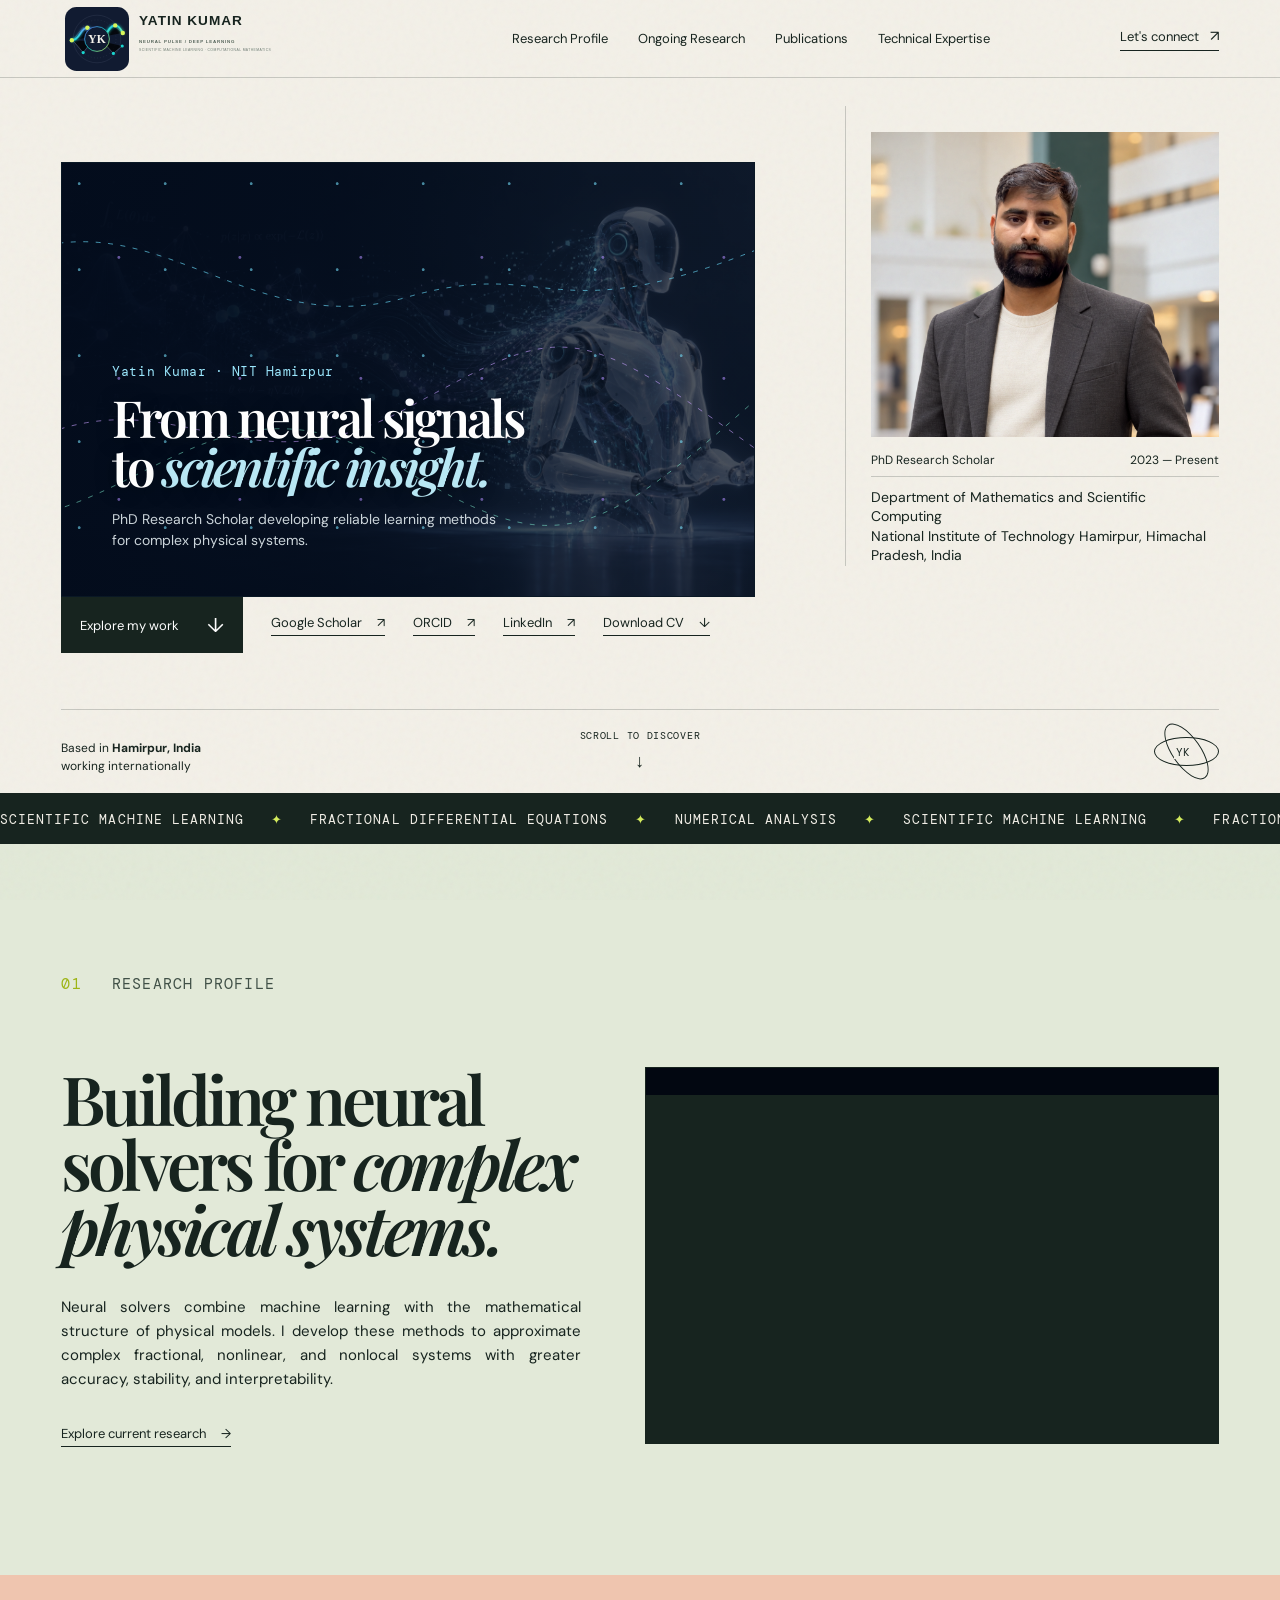
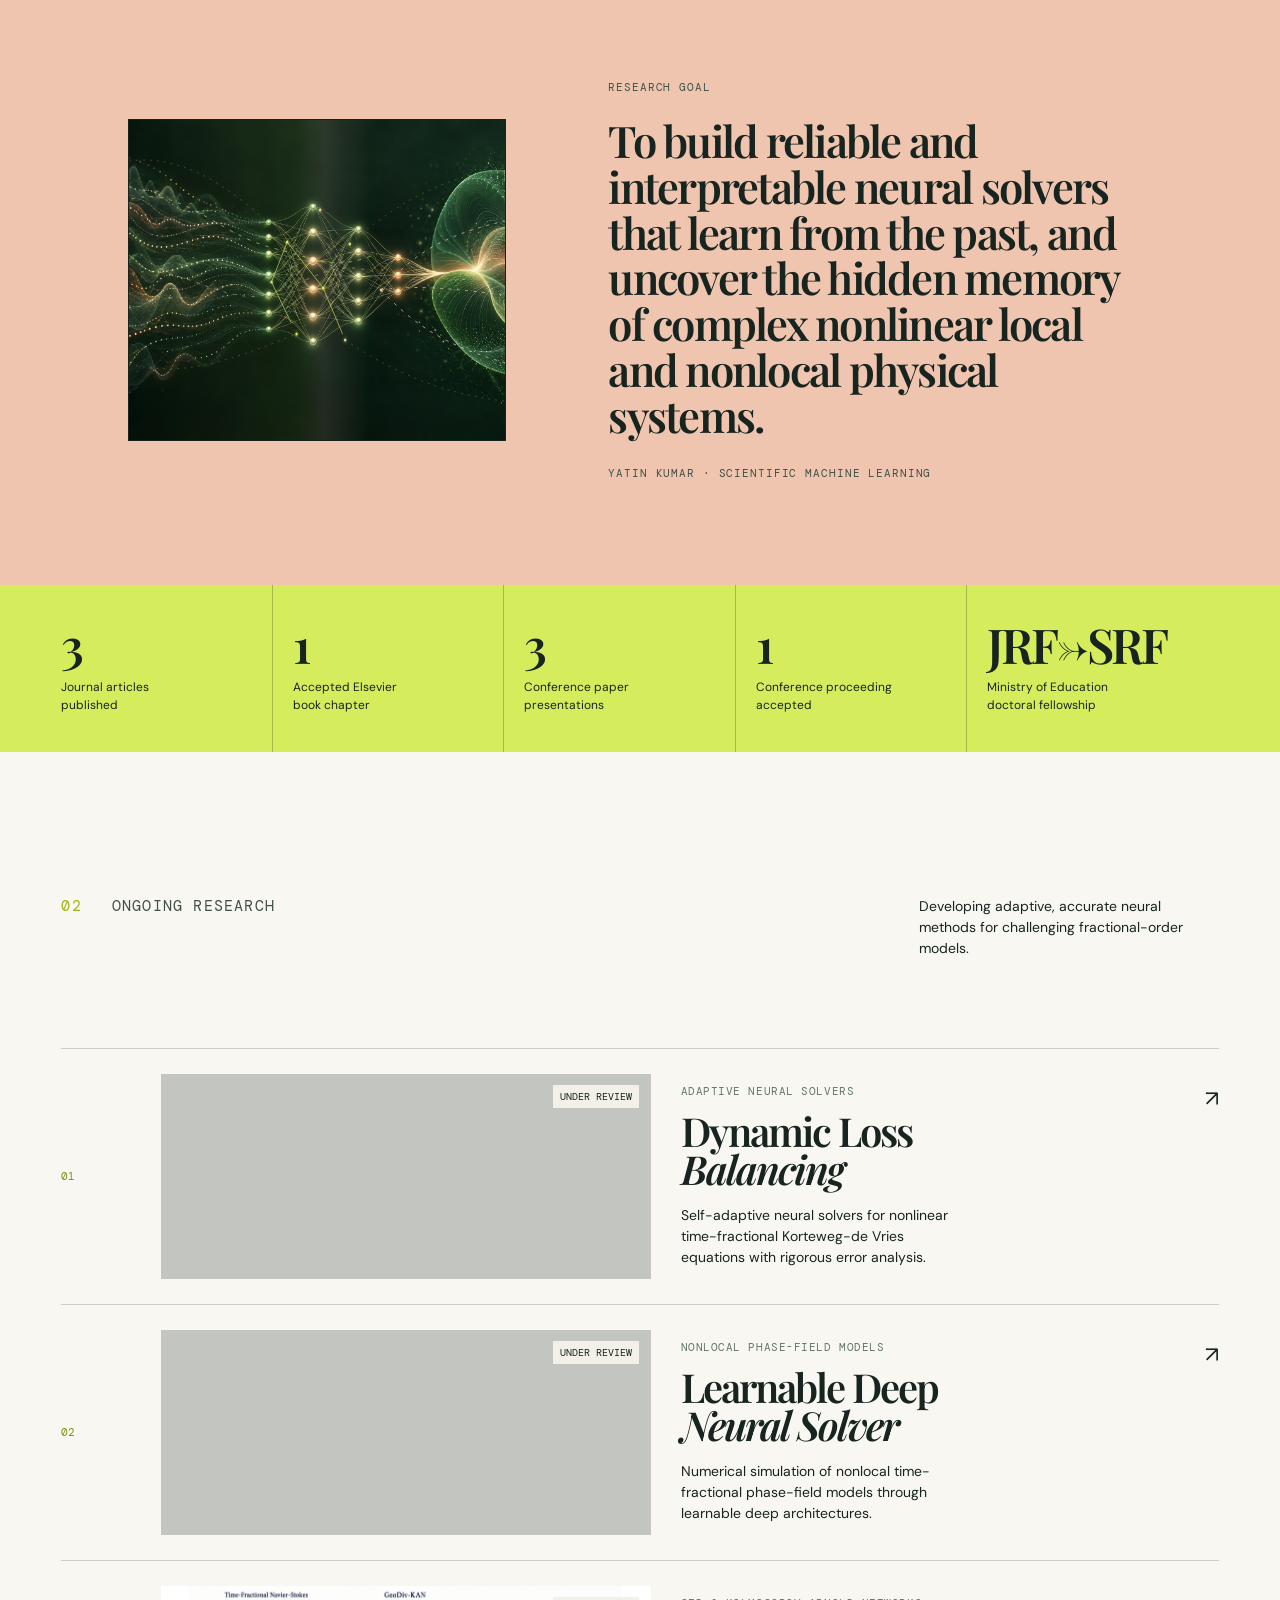
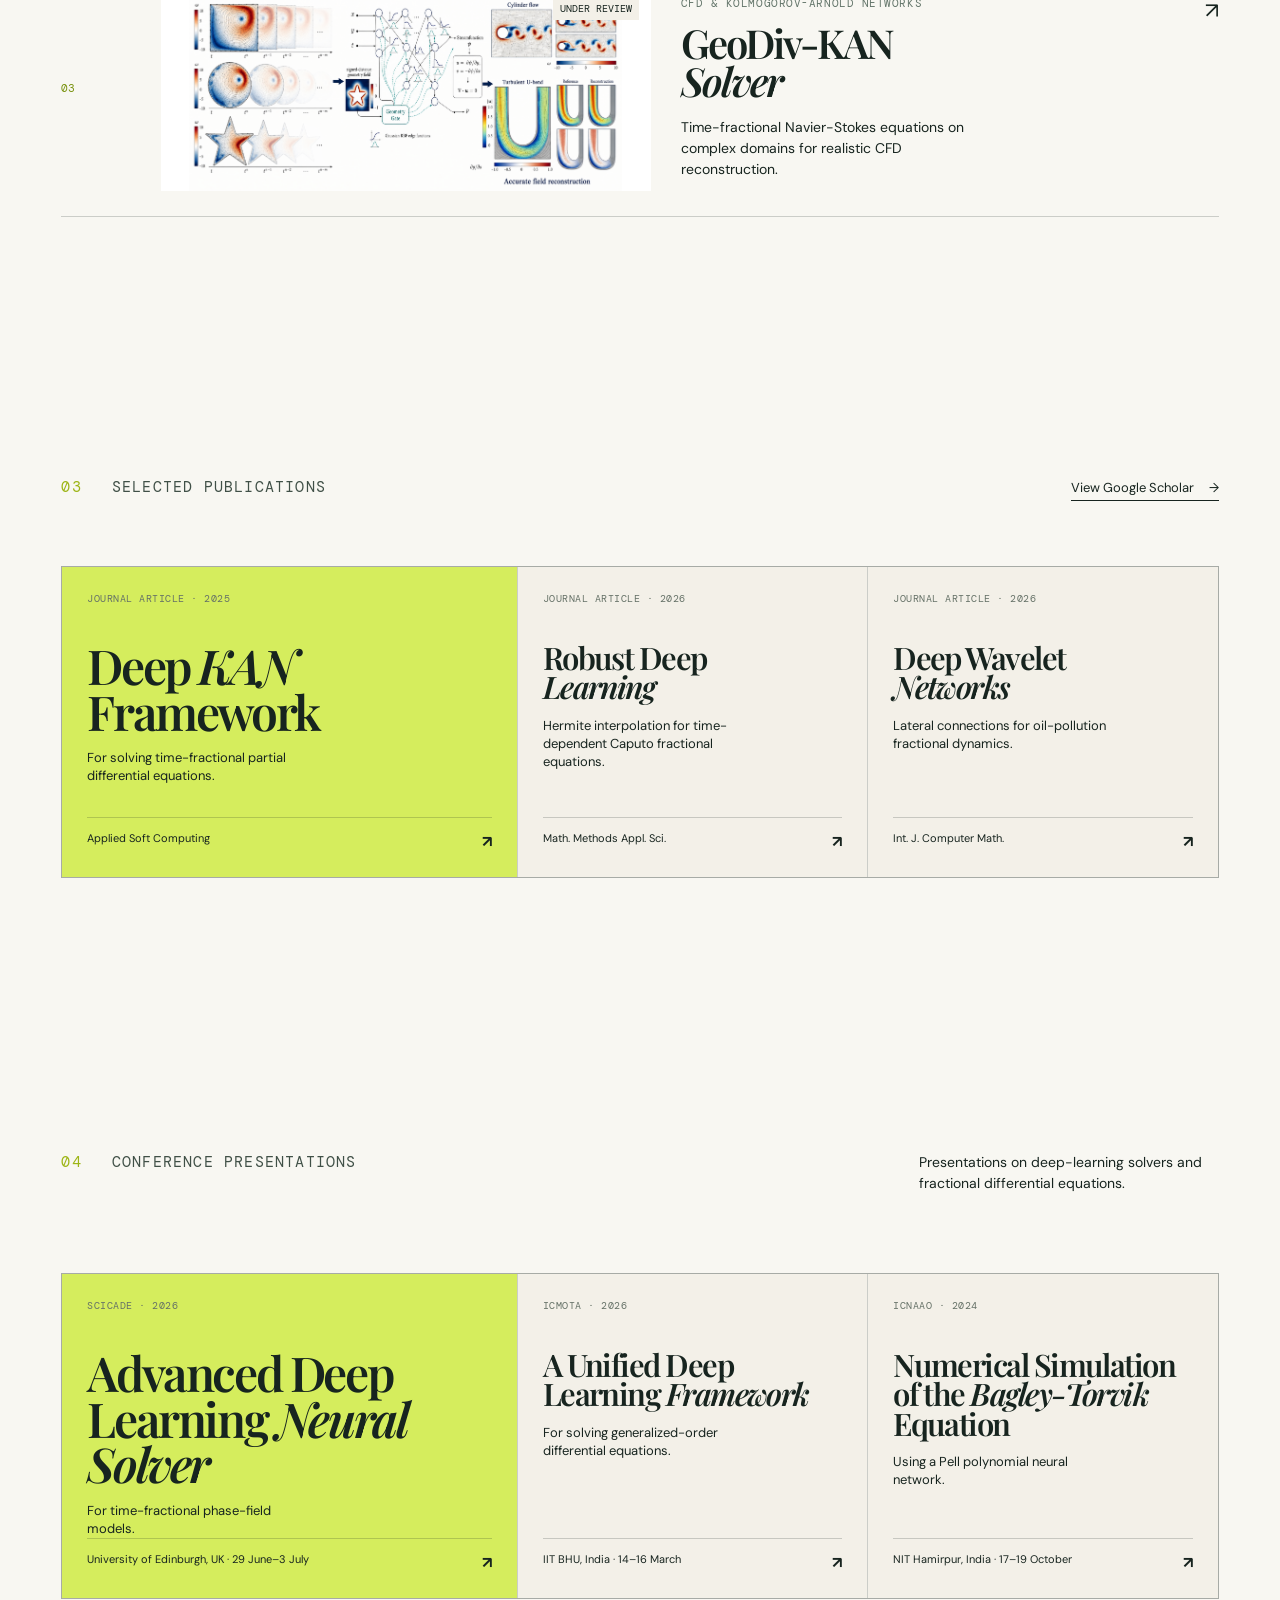
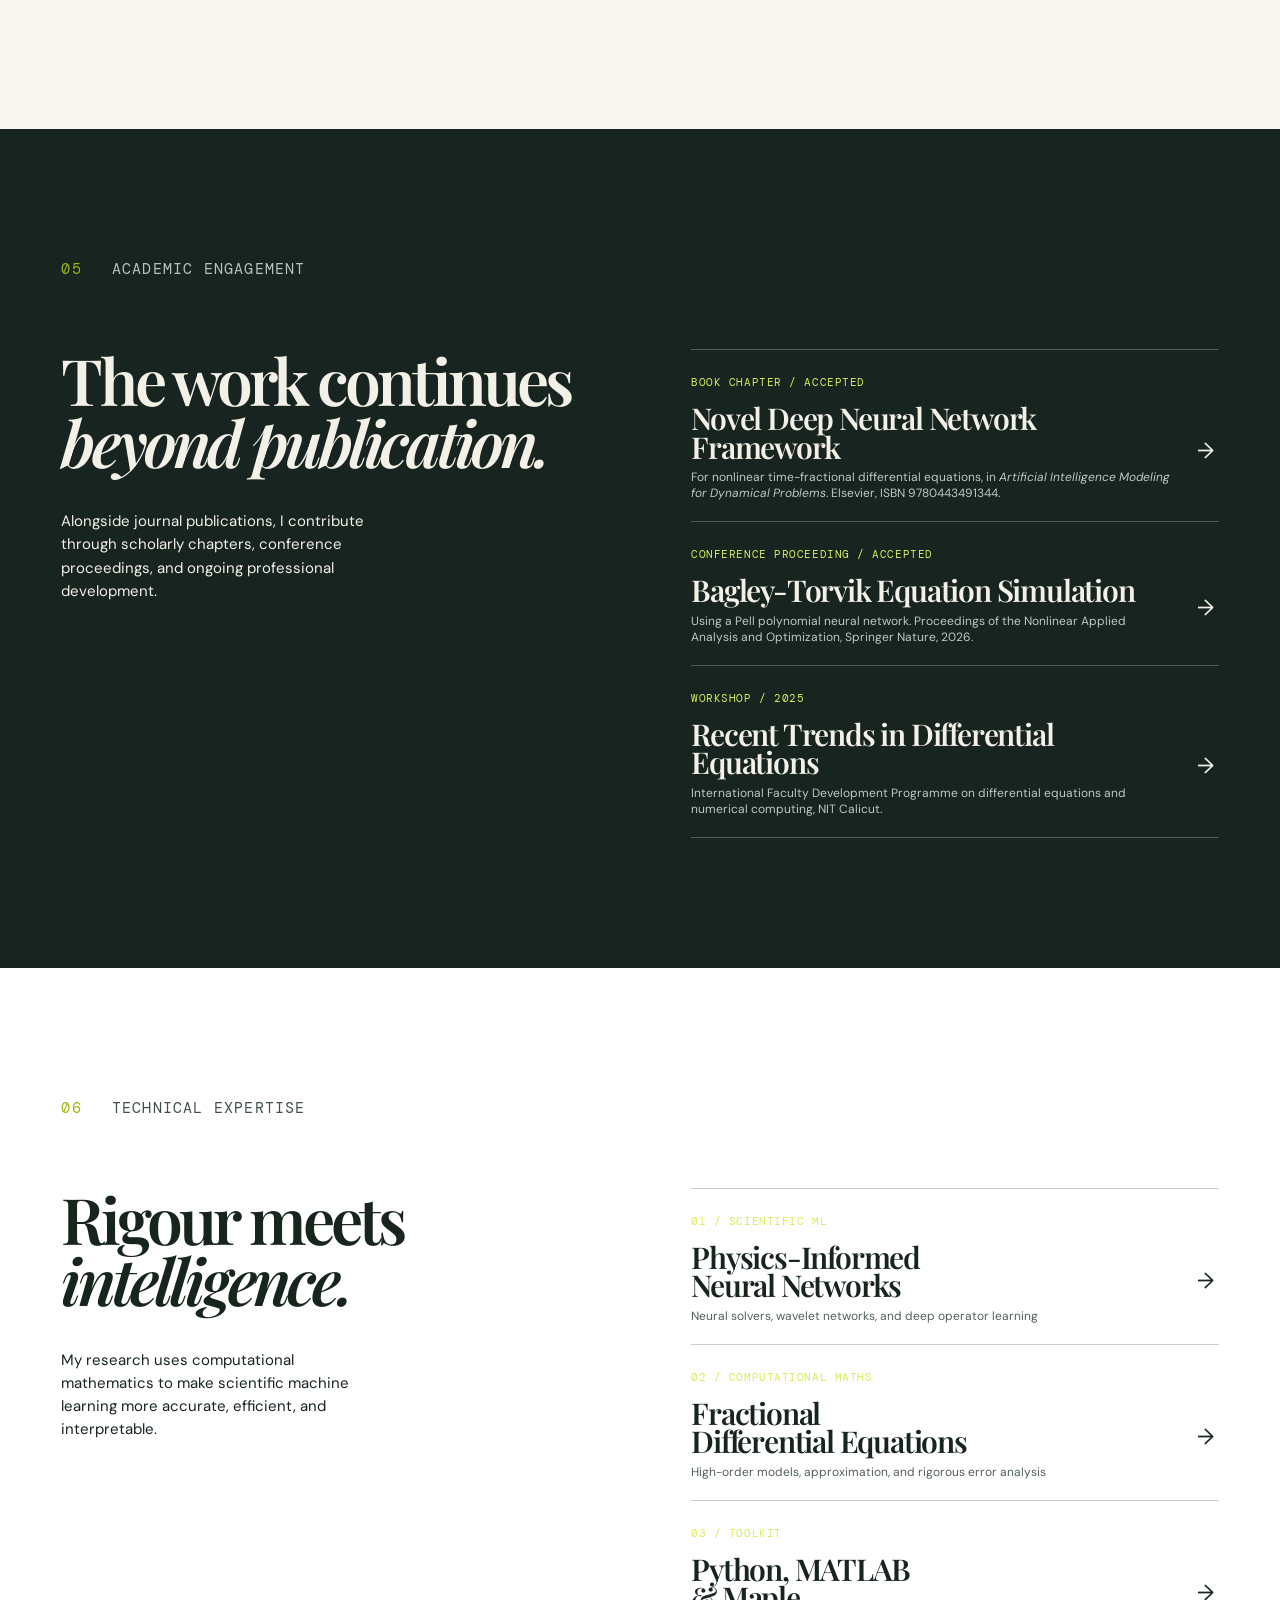
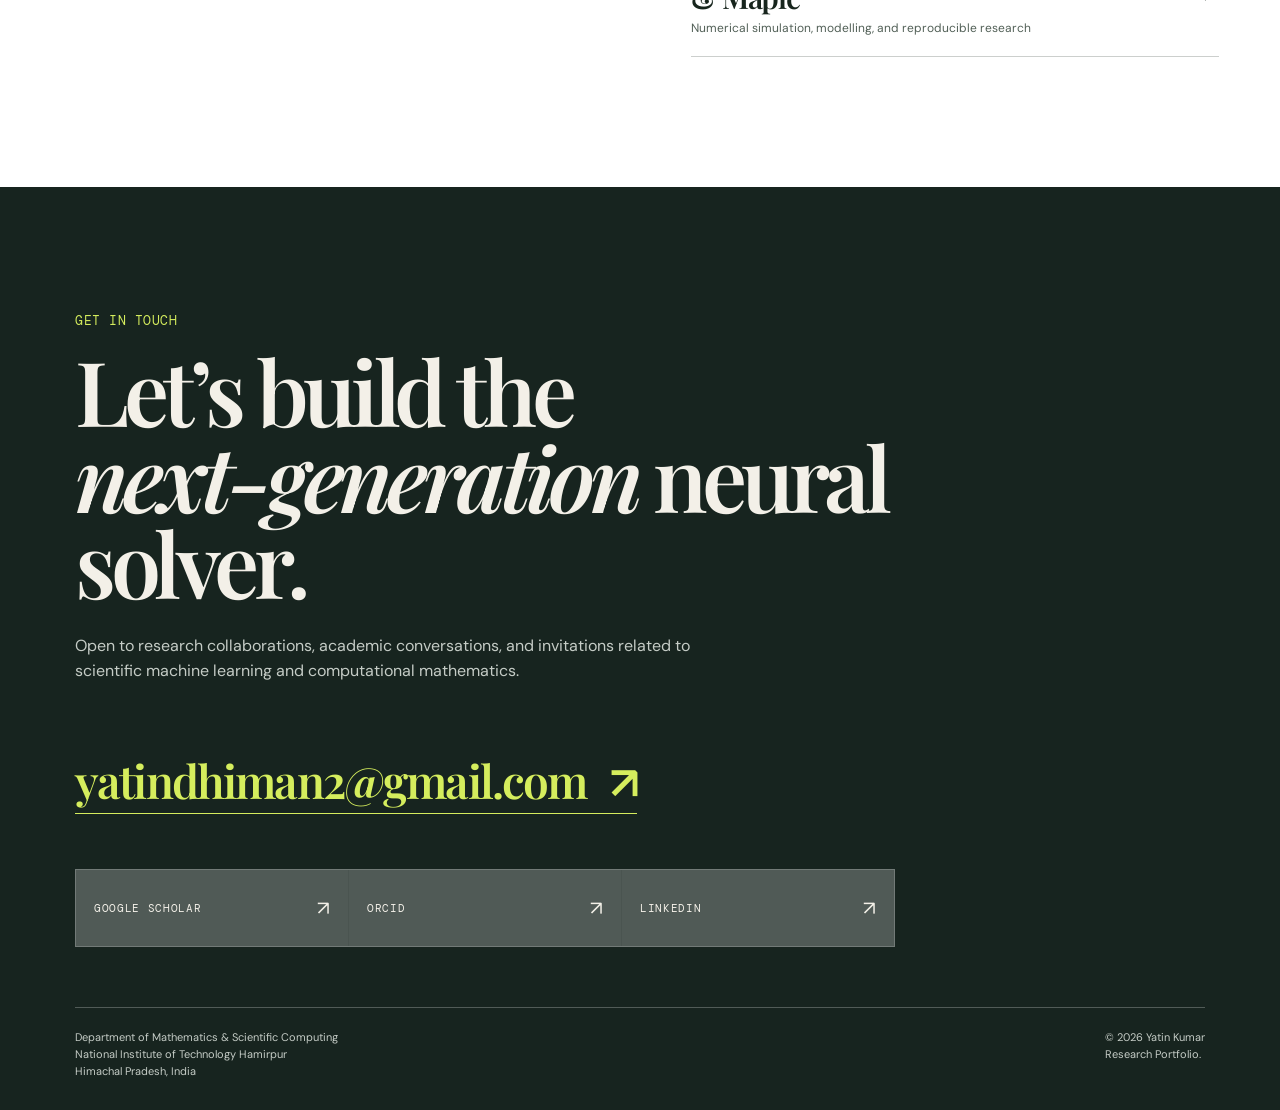
==== index.html @ c5439498 "Add animated neural research hero" ====
<!doctype html>
<html lang="en">
  <head>
    <meta charset="UTF-8" />
    <meta name="viewport" content="width=device-width, initial-scale=1.0" />
    <meta name="description" content="Yatin Kumar Dhiman, also known as Yatin Kumar and Yatin Dhiman, is a PhD Research Scholar in Mathematics and Scientific Computing at NIT Hamirpur, India. His research focuses on scientific machine learning, physics-informed neural networks, fractional differential equations, numerical analysis, neural solvers, and operator learning." />
    <meta name="author" content="Yatin Kumar Dhiman" />
    <meta name="keywords" content="Yatin Kumar, Yatin Dhiman, Yatin Kumar Dhiman, Yatin Kumar NIT Hamirpur, Yatin Dhiman NIT Hamirpur, Yatin NITH, Yatin Kumar NITH, scientific machine learning, physics-informed neural networks, PINNs, fractional differential equations, numerical analysis, neural solvers, operator learning, Kolmogorov-Arnold Networks, KAN, computational mathematics" />
    <meta name="robots" content="index, follow, max-image-preview:large" />
    <link rel="canonical" href="https://yatinkumar-coder.github.io/yatindhiman.github.io/" />
    <meta property="og:type" content="profile" />
    <meta property="og:site_name" content="Yatin Kumar — Research Portfolio" />
    <meta property="og:title" content="Yatin Kumar Dhiman (Yatin Kumar) | PhD Research Scholar | NIT Hamirpur" />
    <meta property="og:description" content="Academic research portfolio of Yatin Kumar, PhD Research Scholar at NIT Hamirpur, working in scientific machine learning, neural solvers, fractional differential equations, and numerical analysis." />
    <meta property="og:url" content="https://yatinkumar-coder.github.io/yatindhiman.github.io/" />
    <meta property="og:image" content="https://yatinkumar-coder.github.io/yatindhiman.github.io/assets/yatin-kumar-indoor-professional-clean.png" />
    <meta name="twitter:card" content="summary_large_image" />
    <meta name="twitter:title" content="Yatin Kumar Dhiman (Yatin Kumar) | Scientific Machine Learning Researcher" />
    <meta name="twitter:description" content="PhD Research Scholar at NIT Hamirpur working on scientific machine learning, PINNs, neural solvers, and differential equations." />
    <meta name="twitter:image" content="https://yatinkumar-coder.github.io/yatindhiman.github.io/assets/yatin-kumar-indoor-professional-clean.png" />
    <title>Yatin Kumar Dhiman (Yatin Kumar) | PhD Research Scholar | NIT Hamirpur</title>
    <script type="application/ld+json">
      {
        "@context": "https://schema.org",
        "@type": "ProfilePage",
        "mainEntity": {
          "@type": "Person",
          "name": "Yatin Kumar",
          "alternateName": ["Yatin Dhiman", "Yatin Kumar Dhiman", "Yatin Kumar NIT Hamirpur", "Yatin Dhiman NIT Hamirpur", "Yatin NITH", "Yatin Kumar NITH"],
          "url": "https://yatinkumar-coder.github.io/yatindhiman.github.io/",
          "jobTitle": "PhD Research Scholar",
          "affiliation": {
            "@type": "CollegeOrUniversity",
            "name": "National Institute of Technology Hamirpur"
          },
          "knowsAbout": [
            "Scientific Machine Learning",
            "Physics-Informed Neural Networks",
            "Fractional Differential Equations",
            "Numerical Analysis",
            "Neural Solvers",
            "Operator Learning",
            "Kolmogorov-Arnold Networks"
          ],
          "sameAs": [
            "https://scholar.google.com/citations?user=PbJLoMIAAAAJ&hl=en",
            "https://orcid.org/0009-0009-5543-9882",
            "https://www.linkedin.com/in/yatin-kumar-dhiman-867a2a316/",
            "https://github.com/YatinKumar-coder"
          ]
        }
      }
    </script>
    <link rel="preconnect" href="https://fonts.googleapis.com" />
    <link rel="preconnect" href="https://fonts.gstatic.com" crossorigin />
    <link href="https://fonts.googleapis.com/css2?family=DM+Mono:wght@400;500&family=DM+Sans:opsz,wght@9..40,400;9..40,500;9..40,600;9..40,700&family=Playfair+Display:ital,wght@0,600;0,700;1,600&display=swap" rel="stylesheet" />
    <link rel="stylesheet" href="styles.css" />
    <style>
      #teaching { background: #fff; color: #17251d; }
      #teaching .section-label { color: #405047; }
      .section-label { font-size: 15px; letter-spacing: .08em; }
      #teaching .course-list, #teaching .course { border-color: rgba(23, 37, 29, .22); }
      #teaching .course p { color: #526057; }
      .image-3 { background-image: url("assets/geodiv.png"); background-size: contain; background-repeat: no-repeat; background-position: center; background-color: #fff; }
      .image-3::after { display: none; }
      .stats { grid-template-columns: repeat(5, 1fr); }
      .profile-content { grid-template-columns: minmax(0, .95fr) minmax(360px, 1.05fr); gap: 5vw; align-items: center; }
      .profile-copy { max-width: 760px; }
      .profile-copy .profile-details { max-width: 520px; margin-top: 34px; }
      .hero-copy .intro { max-width: 650px; }
      .hero h1 { max-width: 900px; font-size: clamp(42px, 4.8vw, 75px); }
      .intro, .profile-details p { text-align: justify; text-justify: inter-word; hyphens: auto; }
      .profile-animation-panel { position: relative; aspect-ratio: 1026 / 674; min-height: 0; display: grid; place-items: center; padding: 0; background: #17241f; border: 1px solid rgba(23, 36, 31, .18); overflow: hidden; }
      .profile-animation-panel img { width: 100%; height: 100%; object-fit: cover; }
      .profile-animation-panel::before { content: ""; position: absolute; inset: 0 0 auto; z-index: 1; width: 100%; height: 7.2%; background: #020711; pointer-events: none; }
      .profile-animation-placeholder { width: min(100%, 340px); aspect-ratio: 1; display: grid; place-items: center; border: 1px dashed rgba(213, 237, 93, .62); border-radius: 50%; color: #d5ed5d; font: 11px "DM Mono", monospace; letter-spacing: .08em; text-align: center; }
      .profile-animation-placeholder span { display: block; max-width: 130px; line-height: 1.5; }
      .hero-research-animation { position: relative; min-height: 360px; height: clamp(360px, 34vw, 440px); overflow: hidden; isolation: isolate; background: #071528; border: 1px solid rgba(23, 36, 31, .22); }
      .hero-research-animation .robot-scene, .hero-research-animation .robot-reveal { position: absolute; inset: 0; width: 100%; height: 100%; object-fit: cover; object-position: center; }
      .hero-research-animation .robot-scene { opacity: .48; filter: saturate(.78) brightness(.68); }
      .hero-research-animation .robot-reveal { clip-path: inset(0 0 0 100%); filter: saturate(.92) brightness(.98); animation: robot-assemble 9s ease-in-out infinite; }
      .hero-research-animation::before { content: ""; position: absolute; inset: 0; z-index: 1; background: linear-gradient(90deg, rgba(3, 12, 28, .94) 0%, rgba(3, 12, 28, .72) 40%, rgba(3, 12, 28, .10) 76%); }
      .hero-research-animation::after { content: ""; position: absolute; z-index: 2; inset: 0; pointer-events: none; background-image: radial-gradient(circle at 20% 24%, rgba(118, 226, 255, .72) 0 1px, transparent 1.8px), radial-gradient(circle at 47% 78%, rgba(176, 142, 255, .7) 0 1px, transparent 1.9px); background-size: 86px 86px, 121px 121px; opacity: .8; animation: data-field 7s linear infinite; }
      .neural-streams { position: absolute; inset: 0; z-index: 2; width: 100%; height: 100%; pointer-events: none; }
      .neural-streams path { fill: none; stroke: rgba(107, 223, 255, .78); stroke-width: 1.15; stroke-dasharray: 6 12; stroke-linecap: round; animation: neural-flow 3.8s linear infinite; }
      .neural-streams path:nth-child(2) { stroke: rgba(198, 159, 255, .75); animation-duration: 4.8s; animation-delay: -1.4s; }
      .neural-streams path:nth-child(3) { stroke: rgba(128, 241, 210, .66); animation-duration: 4.2s; animation-delay: -2.6s; }
      .animation-copy { position: absolute; z-index: 3; left: clamp(24px, 4vw, 50px); bottom: clamp(24px, 4vw, 45px); max-width: min(76%, 420px); color: #f5f8fb; }
      .animation-copy .kicker { color: #9ce9ff; margin-bottom: 13px; }
      .animation-copy h1 { max-width: 470px; font-size: clamp(37px, 4vw, 64px); color: #fff; text-shadow: 0 2px 20px rgba(0, 0, 0, .34); }
      .animation-copy h1 em { color: #b9e8f5; }
      .animation-copy p:last-child { max-width: 390px; margin: 17px 0 0; color: rgba(238, 247, 250, .86); font-size: 14px; line-height: 1.52; }
      @keyframes neural-flow { to { stroke-dashoffset: -110; } }
      @keyframes data-field { to { background-position: 86px -86px, -121px 121px; } }
      @keyframes robot-assemble { 0%, 16% { clip-path: inset(0 0 0 100%); opacity: 0; } 42%, 80% { clip-path: inset(0 0 0 42%); opacity: 1; } 100% { clip-path: inset(0 0 0 42%); opacity: .88; } }
      @media (prefers-reduced-motion: reduce) { .hero-research-animation .robot-reveal, .hero-research-animation::after, .neural-streams path { animation: none; } .hero-research-animation .robot-reveal { clip-path: inset(0 0 0 42%); opacity: 1; } }
      .quote-block { display: grid; grid-template-columns: minmax(290px, .82fr) minmax(0, 1.18fr); gap: 8vw; align-items: center; padding: 105px 10vw; text-align: left; }
      .quote-kicker, .quote-attribution { margin: 0; font: 11px "DM Mono", monospace; letter-spacing: .08em; }
      .quote-kicker { color: #405047; }
      .quote-block blockquote { max-width: 760px; margin: 24px 0 28px; }
      .quote-attribution { color: #405047; }
      .goal-visual { position: relative; min-height: 320px; display: grid; place-items: center; overflow: hidden; background: #17241f; border: 1px solid rgba(23, 36, 31, .18); }
      .goal-visual img { position: relative; z-index: 0; display: block; width: 100%; height: 100%; min-height: 320px; object-fit: cover; }
      .goal-visual::after { content: ""; position: absolute; z-index: 1; inset: 0; pointer-events: none; background: linear-gradient(90deg, transparent 0%, rgba(213, 237, 93, .08) 45%, rgba(239, 197, 175, .13) 52%, transparent 64%); mix-blend-mode: screen; animation: goal-scan 6s linear infinite; }
      .goal-flow { position: absolute; z-index: 2; inset: 0; width: 100%; height: 100%; pointer-events: none; }
      .goal-flow .flow-line { fill: none; stroke: #d5ed5d; stroke-width: 2.2; stroke-linecap: round; stroke-dasharray: 8 22; opacity: .76; animation: flow-travel 3.6s linear infinite; }
      .goal-flow .flow-line:nth-child(2) { animation-delay: -.9s; stroke: #efc5af; opacity: .6; }
      .goal-flow .flow-line:nth-child(3) { animation-delay: -1.8s; }
      .goal-flow .flow-line.output { stroke: #efc5af; stroke-width: 2.5; stroke-dasharray: 7 20; opacity: .8; animation-duration: 4.2s; }
      .goal-flow .flow-line.subtle { stroke-width: 1.35; stroke-dasharray: 4 18; opacity: .48; animation-duration: 5.1s; }
      .goal-flow .pattern-line { fill: none; stroke: #d5ed5d; stroke-width: 2.2; stroke-linecap: round; stroke-dasharray: 340; stroke-dashoffset: 340; opacity: .78; animation: pattern-form 6s ease-in-out infinite; }
      .goal-flow .pattern-line:nth-of-type(2) { animation-delay: -.8s; stroke: #efc5af; }
      .goal-flow .pattern-line:nth-of-type(3) { animation-delay: -1.6s; }
      .goal-flow .pattern-node { fill: #d5ed5d; filter: drop-shadow(0 0 5px rgba(213, 237, 93, .9)); animation: node-signal 2.4s ease-in-out infinite; }
      .goal-flow .pattern-node:nth-of-type(2n) { fill: #efc5af; animation-delay: -1.2s; }
      @keyframes goal-scan { from { transform: translateX(-70%); } to { transform: translateX(70%); } }
      @keyframes flow-travel { to { stroke-dashoffset: -180; } }
      @keyframes pattern-form { 0%, 18% { stroke-dashoffset: 340; opacity: 0; } 48%, 78% { stroke-dashoffset: 0; opacity: .82; } 100% { stroke-dashoffset: -340; opacity: 0; } }
      @keyframes node-signal { 0%, 100% { opacity: .3; r: 4; } 50% { opacity: 1; r: 7; } }
      @media (prefers-reduced-motion: reduce) { .goal-visual::after, .goal-flow * { animation: none; } }
      .contact-note { max-width: 625px; margin: 28px 0 0; color: #c5ccc6; font-size: 16px; line-height: 1.6; }
      .contact-links { display: grid; grid-template-columns: repeat(3, 1fr); gap: 1px; max-width: 820px; margin-top: 55px; background: rgba(255, 255, 255, .22); border: 1px solid rgba(255, 255, 255, .22); }
      .contact-links a { display: flex; align-items: center; justify-content: space-between; gap: 12px; min-height: 76px; padding: 18px; color: #f3f0e8; background: rgba(255, 255, 255, .035); text-decoration: none; transition: background .25s ease, color .25s ease; }
      .contact-links a:hover { color: #17241f; background: #d5ed5d; }
      .contact-links span { font: 11px "DM Mono", monospace; letter-spacing: .06em; }
      .contact-links b { font-size: 20px; font-weight: 400; }
      .contact-bottom { margin-top: 60px; grid-template-columns: 1fr auto; }
      @media (max-width: 760px) {
        .profile-content { display: flex; }
        .profile-animation-panel { min-height: 0; }
        .intro, .profile-details p { text-align: left; }
        .quote-block { display: block; padding: 78px 7vw; }
        .goal-visual { min-height: 240px; margin: 0 0 45px; }
        .goal-visual img { min-height: 240px; }
        .contact-links { grid-template-columns: 1fr; margin-top: 40px; }
        .contact-bottom { grid-template-columns: 1fr; }
        .stats { grid-template-columns: repeat(2, 1fr); }
        .stat:nth-child(2), .stat:nth-child(4) { border-right: 0; }
        .stat:nth-child(5) { grid-column: span 2; }
      }
    </style>
  </head>
  <body>
    <div class="page-grain" aria-hidden="true"></div>
    <header class="site-header">
      <a class="wordmark" href="#top" aria-label="Yatin Kumar home"><img src="assets/yk-neural-pulse-logo.svg" alt="Yatin Kumar — Neural Pulse, Deep Learning" style="display:block; width:min(220px, 56vw); height:auto;" /></a>
      <nav class="desktop-nav" aria-label="Main navigation">
        <a href="#about">Research Profile</a>
        <a href="#research">Ongoing Research</a>
        <a href="#writing">Publications</a>
        <a href="#teaching">Technical Expertise</a>
      </nav>
      <a class="header-cta" href="#contact">Let's connect <span>↗</span></a>
      <button class="menu-button" aria-label="Open menu" aria-expanded="false">☰</button>
    </header>

    <main id="top">
      <section class="hero">
        <div class="hero-grid">
          <div class="hero-copy reveal">
            <div class="hero-research-animation" role="img" aria-label="Animated visualization of neural signals flowing into a scientific research robot">
              <img class="robot-scene" src="assets/neural-research-robot-hero.png" alt="" aria-hidden="true" />
              <img class="robot-reveal" src="assets/neural-research-robot-hero.png" alt="" aria-hidden="true" />
              <svg class="neural-streams" viewBox="0 0 1000 600" preserveAspectRatio="none" aria-hidden="true">
                <path d="M-40 118 C150 68 282 246 498 186 S700 244 1040 106" />
                <path d="M-20 374 C174 306 272 457 498 340 S734 210 1020 408" />
                <path d="M-30 486 C144 444 258 288 486 420 S766 532 1028 306" />
              </svg>
              <div class="animation-copy">
                <p class="kicker">Yatin Kumar · NIT Hamirpur</p>
                <h1>From neural signals<br />to <em>scientific insight.</em></h1>
                <p>PhD Research Scholar developing reliable learning methods for complex physical systems.</p>
              </div>
            </div>
            <div class="hero-actions" style="flex-wrap: wrap;">
              <a class="button button-dark" href="#research">Explore my work <span>↓</span></a>
              <a class="text-link" href="https://scholar.google.com/citations?user=PbJLoMIAAAAJ&amp;hl=en" target="_blank" rel="noreferrer">Google Scholar <span>↗</span></a>
              <a class="text-link" href="https://orcid.org/0009-0009-5543-9882" target="_blank" rel="noreferrer">ORCID <span>↗</span></a>
              <a class="text-link" href="https://www.linkedin.com/in/yatin-kumar-dhiman-867a2a316/" target="_blank" rel="noreferrer">LinkedIn <span>↗</span></a>
              <a class="text-link" href="assets/Yatin_Kumar_CV.pdf" target="_blank" rel="noreferrer">Download CV <span>↓</span></a>
            </div>
          </div>
          <aside class="hero-card reveal">
            <div class="portrait-wrap">
              <img src="assets/yatin-kumar-indoor-professional-clean.png" alt="Yatin Kumar, PhD Research Scholar in Scientific Machine Learning" style="object-position: center 28%; filter: none; mix-blend-mode: normal;" />
            </div>
            <div class="role-line"><span>PhD Research Scholar</span><span>2023 — Present</span></div>
            <p>Department of Mathematics and Scientific Computing<br />National Institute of Technology Hamirpur, Himachal Pradesh, India</p>
          </aside>
        </div>
        <div class="hero-footer reveal">
          <p>Based in <strong>Hamirpur, India</strong><br />working internationally</p>
          <p class="scroll-cue">SCROLL TO DISCOVER <span>↓</span></p>
          <div class="orbit-mark" aria-hidden="true"><i></i><i></i><b>YK</b></div>
        </div>
      </section>

      <section class="marquee" aria-label="Research themes">
        <div class="marquee-track"><span>SCIENTIFIC MACHINE LEARNING</span><i>✦</i><span>FRACTIONAL DIFFERENTIAL EQUATIONS</span><i>✦</i><span>NUMERICAL ANALYSIS</span><i>✦</i><span>SCIENTIFIC MACHINE LEARNING</span><i>✦</i><span>FRACTIONAL DIFFERENTIAL EQUATIONS</span><i>✦</i></div>
      </section>

      <section class="profile section-pad" id="about">
        <div class="section-label reveal"><span>01</span> RESEARCH PROFILE</div>
        <div class="profile-content">
          <div class="profile-copy">
            <h2 class="reveal">Building neural solvers for <em>complex physical systems.</em></h2>
            <div class="profile-details reveal">
              <p>Neural solvers combine machine learning with the mathematical structure of physical models. I develop these methods to approximate complex fractional, nonlinear, and nonlocal systems with greater accuracy, stability, and interpretability.</p>
              <a class="arrow-link" href="#research">Explore current research <span>→</span></a>
            </div>
          </div>
          <div class="profile-animation-panel reveal" aria-label="Reserved space for a research animation">
            <img src="animation-1.gif" alt="Animated visualization of Yatin Kumar's research" />
          </div>
        </div>
      </section>

      <section class="quote-block">
        <div class="goal-visual">
          <img src="assets/research-goal-neural-memory.png" alt="Abstract visualization of neural computation, memory, and complex physical dynamics" />
          <svg class="goal-flow" viewBox="0 0 1200 800" preserveAspectRatio="none" aria-hidden="true">
            <path class="flow-line" d="M-20 205 C150 150 270 280 450 318 S660 375 790 335" />
            <path class="flow-line" d="M-20 390 C160 340 300 480 470 430 S650 350 815 385" />
            <path class="flow-line subtle" d="M-20 105 C150 80 310 150 500 300" />
            <path class="flow-line subtle" d="M-20 605 C165 650 325 600 535 535" />
            <path class="flow-line output" d="M805 425 C900 345 980 290 1215 250" />
            <path class="flow-line output" d="M805 425 C935 410 1050 425 1215 438" />
            <path class="flow-line output" d="M805 425 C900 505 1005 565 1215 610" />
            <path class="flow-line subtle" d="M705 310 C885 185 1030 140 1215 118" />
            <path class="flow-line subtle" d="M690 550 C890 655 1050 690 1215 704" />
            <path class="pattern-line" d="M505 305 L610 225 L705 310 L620 420 Z" />
            <path class="pattern-line" d="M505 305 L620 420 L535 535 L455 405 Z" />
            <path class="pattern-line" d="M705 310 L805 425 L690 550 L620 420" />
            <circle class="pattern-node" cx="505" cy="305" r="4" /><circle class="pattern-node" cx="610" cy="225" r="4" /><circle class="pattern-node" cx="705" cy="310" r="4" /><circle class="pattern-node" cx="455" cy="405" r="4" /><circle class="pattern-node" cx="620" cy="420" r="4" /><circle class="pattern-node" cx="805" cy="425" r="4" /><circle class="pattern-node" cx="535" cy="535" r="4" /><circle class="pattern-node" cx="690" cy="550" r="4" />
          </svg>
        </div>
        <div class="quote-content">
          <p class="quote-kicker">RESEARCH GOAL</p>
          <blockquote>To build reliable and interpretable neural solvers that learn from the past, and uncover the hidden memory of complex nonlinear local and nonlocal physical systems.</blockquote>
          <p class="quote-attribution">YATIN KUMAR · SCIENTIFIC MACHINE LEARNING</p>
        </div>
      </section>

      <section class="stats">
        <div class="stat reveal"><strong>3</strong><p>Journal articles<br />published</p></div>
        <div class="stat reveal"><strong>1</strong><p>Accepted Elsevier<br />book chapter</p></div>
        <div class="stat reveal"><strong>3</strong><p>Conference paper<br />presentations</p></div>
        <div class="stat reveal"><strong>1</strong><p>Conference proceeding<br />accepted</p></div>
        <div class="stat reveal"><strong>JRF→SRF</strong><p>Ministry of Education<br />doctoral fellowship</p></div>
      </section>

      <section class="research section-pad" id="research">
        <div class="section-top reveal"><div class="section-label"><span>02</span> ONGOING RESEARCH</div><p>Developing adaptive, accurate neural methods for challenging fractional-order models.</p></div>
        <div class="project-list">
          <article class="project reveal">
            <div class="project-number">01</div>
            <div class="project-image image-1"><span>UNDER REVIEW</span></div>
            <div class="project-info"><p class="project-tag">ADAPTIVE NEURAL SOLVERS</p><h3>Dynamic Loss<br /><em>Balancing</em></h3><p>Self-adaptive neural solvers for nonlinear time-fractional Korteweg-de Vries equations with rigorous error analysis.</p><a href="#contact" aria-label="Contact Yatin about Dynamic Loss Balancing research">↗</a></div>
          </article>
          <article class="project reveal">
            <div class="project-number">02</div>
            <div class="project-image image-2"><span>UNDER REVIEW</span></div>
            <div class="project-info"><p class="project-tag">NONLOCAL PHASE-FIELD MODELS</p><h3>Learnable Deep<br /><em>Neural Solver</em></h3><p>Numerical simulation of nonlocal time-fractional phase-field models through learnable deep architectures.</p><a href="#contact" aria-label="Contact Yatin about the phase-field research">↗</a></div>
          </article>
          <article class="project reveal">
            <div class="project-number">03</div>
            <div class="project-image image-3"><span>UNDER REVIEW</span></div>
            <div class="project-info"><p class="project-tag">CFD &amp; KOLMOGOROV-ARNOLD NETWORKS</p><h3>GeoDiv-KAN<br /><em>Solver</em></h3><p>Time-fractional Navier-Stokes equations on complex domains for realistic CFD reconstruction.</p><a href="#contact" aria-label="Contact Yatin about the GeoDiv-KAN solver">↗</a></div>
          </article>
        </div>
      </section>

      <section class="writing section-pad" id="writing">
        <div class="section-top reveal"><div class="section-label"><span>03</span> SELECTED PUBLICATIONS</div><a class="arrow-link" href="https://scholar.google.com/citations?user=PbJLoMIAAAAJ&amp;hl=en" target="_blank" rel="noreferrer">View Google Scholar <span>→</span></a></div>
        <div class="publication-grid">
          <article class="publication featured reveal"><p>JOURNAL ARTICLE · 2025</p><h3>Deep <em>KAN</em><br />Framework</h3><span>For solving time-fractional partial differential equations.</span><div class="publication-meta">Applied Soft Computing <b>↗</b></div></article>
          <article class="publication reveal"><p>JOURNAL ARTICLE · 2026</p><h3>Robust Deep<br /><em>Learning</em></h3><span>Hermite interpolation for time-dependent Caputo fractional equations.</span><div class="publication-meta">Math. Methods Appl. Sci. <b>↗</b></div></article>
          <article class="publication reveal"><p>JOURNAL ARTICLE · 2026</p><h3>Deep Wavelet<br /><em>Networks</em></h3><span>Lateral connections for oil-pollution fractional dynamics.</span><div class="publication-meta">Int. J. Computer Math. <b>↗</b></div></article>
        </div>
      </section>

      <section class="writing section-pad" id="presentations">
        <div class="section-top reveal"><div class="section-label"><span>04</span> CONFERENCE PRESENTATIONS</div><p>Presentations on deep-learning solvers and fractional differential equations.</p></div>
        <div class="publication-grid">
          <article class="publication featured reveal"><p>SCICADE · 2026</p><h3>Advanced Deep Learning <em>Neural Solver</em></h3><span>For time-fractional phase-field models.</span><div class="publication-meta">University of Edinburgh, UK · 29 June–3 July <b>↗</b></div></article>
          <article class="publication reveal"><p>ICMOTA · 2026</p><h3>A Unified Deep Learning <em>Framework</em></h3><span>For solving generalized-order differential equations.</span><div class="publication-meta">IIT BHU, India · 14–16 March <b>↗</b></div></article>
          <article class="publication reveal"><p>ICNAAO · 2024</p><h3>Numerical Simulation of the <em>Bagley-Torvik</em> Equation</h3><span>Using a Pell polynomial neural network.</span><div class="publication-meta">NIT Hamirpur, India · 17–19 October <b>↗</b></div></article>
        </div>
      </section>

      <section class="teaching section-pad" id="activities">
        <div class="section-label reveal"><span>05</span> ACADEMIC ENGAGEMENT</div>
        <div class="teaching-grid">
          <div class="teaching-heading reveal"><h2>The work continues<br /><em>beyond publication.</em></h2><p>Alongside journal publications, I contribute through scholarly chapters, conference proceedings, and ongoing professional development.</p></div>
          <div class="course-list">
            <div class="course reveal"><span>BOOK CHAPTER / ACCEPTED</span><h3>Novel Deep Neural Network Framework</h3><p>For nonlinear time-fractional differential equations, in <em>Artificial Intelligence Modeling for Dynamical Problems</em>. Elsevier, ISBN 9780443491344.</p><b>→</b></div>
            <div class="course reveal"><span>CONFERENCE PROCEEDING / ACCEPTED</span><h3>Bagley-Torvik Equation Simulation</h3><p>Using a Pell polynomial neural network. Proceedings of the Nonlinear Applied Analysis and Optimization, Springer Nature, 2026.</p><b>→</b></div>
            <div class="course reveal"><span>WORKSHOP / 2025</span><h3>Recent Trends in Differential Equations</h3><p>International Faculty Development Programme on differential equations and numerical computing, NIT Calicut.</p><b>→</b></div>
          </div>
        </div>
      </section>

      <section class="teaching section-pad" id="teaching">
        <div class="section-label reveal"><span>06</span> TECHNICAL EXPERTISE</div>
        <div class="teaching-grid">
          <div class="teaching-heading reveal"><h2>Rigour meets<br /><em>intelligence.</em></h2><p>My research uses computational mathematics to make scientific machine learning more accurate, efficient, and interpretable.</p></div>
          <div class="course-list">
            <div class="course reveal"><span>01 / SCIENTIFIC ML</span><h3>Physics-Informed<br />Neural Networks</h3><p>Neural solvers, wavelet networks, and deep operator learning</p><b>→</b></div>
            <div class="course reveal"><span>02 / COMPUTATIONAL MATHS</span><h3>Fractional<br />Differential Equations</h3><p>High-order models, approximation, and rigorous error analysis</p><b>→</b></div>
            <div class="course reveal"><span>03 / TOOLKIT</span><h3>Python, MATLAB<br />&amp; Maple</h3><p>Numerical simulation, modelling, and reproducible research</p><b>→</b></div>
          </div>
        </div>
      </section>

      <section class="contact" id="contact">
        <div class="contact-inner">
          <p class="kicker reveal">GET IN TOUCH</p>
          <h2 class="reveal">Let’s build the<br /><em>next-generation</em> neural solver.</h2>
          <p class="contact-note reveal">Open to research collaborations, academic conversations, and invitations related to scientific machine learning and computational mathematics.</p>
          <a class="email-link reveal" href="mailto:yatindhiman2@gmail.com">yatindhiman2@gmail.com <span>↗</span></a>
          <div class="contact-links reveal"><a href="https://scholar.google.com/citations?user=PbJLoMIAAAAJ&amp;hl=en" target="_blank" rel="noreferrer"><span>GOOGLE SCHOLAR</span><b>↗</b></a><a href="https://orcid.org/0009-0009-5543-9882" target="_blank" rel="noreferrer"><span>ORCID</span><b>↗</b></a><a href="https://www.linkedin.com/in/yatin-kumar-dhiman-867a2a316/" target="_blank" rel="noreferrer"><span>LINKEDIN</span><b>↗</b></a></div>
          <div class="contact-bottom reveal"><p>Department of Mathematics &amp; Scientific Computing<br />National Institute of Technology Hamirpur<br />Himachal Pradesh, India</p><p>© 2026 Yatin Kumar<br />Research Portfolio.</p></div>
        </div>
      </section>
    </main>
    <script src="script.js"></script>
  </body>
</html>
---- styles.css ----
:root{--ink:#17241f;--paper:#f3f0e8;--lime:#d5ed5d;--peach:#efc5af;--muted:#6a716c;--line:rgba(23,36,31,.2)}*{box-sizing:border-box}html{scroll-behavior:smooth}body{margin:0;background:var(--paper);color:var(--ink);font-family:"DM Sans",sans-serif}.page-grain{position:fixed;inset:0;pointer-events:none;z-index:10;opacity:.14;background-image:url("data:image/svg+xml,%3Csvg viewBox='0 0 180 180' xmlns='http://www.w3.org/2000/svg'%3E%3Cfilter id='n'%3E%3CfeTurbulence type='fractalNoise' baseFrequency='.9' numOctaves='2' stitchTiles='stitch'/%3E%3C/filter%3E%3Crect width='100%25' height='100%25' filter='url(%23n)' opacity='.28'/%3E%3C/svg%3E");mix-blend-mode:multiply}.site-header{height:78px;padding:0 4.8vw;display:flex;align-items:center;justify-content:space-between;border-bottom:1px solid var(--line);position:relative;z-index:3}.wordmark{font-family:"DM Mono",monospace;font-size:20px;letter-spacing:-1px;text-decoration:none;color:var(--ink)}.wordmark span{color:#a2be24}.desktop-nav{display:flex;gap:30px;margin-left:100px}.desktop-nav a,.header-cta,.contact-bottom a{color:var(--ink);font-size:13px;text-decoration:none}.desktop-nav a:hover,.contact-bottom a:hover{opacity:.55}.header-cta{border-bottom:1px solid var(--ink);padding-bottom:4px}.header-cta span{margin-left:8px;font-size:15px}.menu-button{display:none;border:0;background:none;font-size:22px}.hero{padding:28px 4.8vw 0;min-height:715px;display:flex;flex-direction:column}.eyebrow,.section-label,.project-tag,.course span,.publication>p{font:11px "DM Mono",monospace;letter-spacing:.05em}.hero-grid{flex:1;display:grid;grid-template-columns:1.3fr .7fr;align-items:center;gap:7vw}.kicker{font:13px "DM Mono",monospace;letter-spacing:.04em;margin:0 0 18px}.hero h1,.profile h2,.teaching h2,.contact h2{font:600 clamp(54px,7vw,108px)/.96 "Playfair Display",serif;letter-spacing:-.06em;margin:0}.hero h1 em,.profile h2 em,.teaching h2 em,.contact h2 em,.project h3 em,.publication h3 em{font-weight:600}.intro{font-size:17px;line-height:1.55;max-width:490px;margin:30px 0}.hero-actions{display:flex;align-items:center;gap:28px}.button{display:inline-flex;align-items:center;gap:28px;padding:15px 19px;color:#fff;text-decoration:none;font-size:13px}.button-dark{background:var(--ink)}.button span{font-size:20px}.text-link,.arrow-link{font-size:13px;color:var(--ink);text-decoration:none;border-bottom:1px solid var(--ink);padding-bottom:4px}.text-link span,.arrow-link span{margin-left:12px}.hero-card{align-self:stretch;max-height:460px;border-left:1px solid var(--line);padding-left:25px;display:flex;flex-direction:column;justify-content:flex-end}.portrait-wrap{height:305px;position:relative;overflow:hidden;background:#cad3c1}.portrait-wrap img{width:100%;height:100%;object-fit:cover;filter:saturate(.65) contrast(1.05);mix-blend-mode:multiply}.portrait-stamp{position:absolute;right:15px;bottom:14px;border-radius:50%;width:75px;height:75px;background:var(--lime);display:flex;align-items:center;justify-content:center;text-align:center;font:18px/1 "DM Mono",monospace}.portrait-stamp span{font-size:7px;line-height:1.1;margin-left:4px}.role-line{display:flex;justify-content:space-between;padding:15px 0 8px;border-bottom:1px solid var(--line);font-size:12px}.hero-card>p{font-size:14px;line-height:1.4;margin:11px 0 0}.hero-footer{display:grid;grid-template-columns:1fr 1fr 1fr;align-items:end;font-size:12px;padding:18px 0;border-top:1px solid var(--line)}.hero-footer p{margin:0;line-height:1.5}.scroll-cue{text-align:center;font:10px "DM Mono",monospace;letter-spacing:.07em}.scroll-cue span{display:block;font-size:18px;margin-top:5px}.orbit-mark{margin-left:auto;position:relative;width:65px;height:46px}.orbit-mark i{position:absolute;border:1px solid var(--ink);width:65px;height:29px;border-radius:50%;top:8px}.orbit-mark i:last-of-type{transform:rotate(55deg)}.orbit-mark b{position:absolute;z-index:1;top:16px;left:20px;font:11px "DM Mono",monospace;background:var(--paper);padding:0 2px}.marquee{overflow:hidden;background:var(--ink);color:var(--paper);padding:15px 0;white-space:nowrap}.marquee-track{display:inline-flex;gap:27px;align-items:center;font:13px "DM Mono",monospace;letter-spacing:.08em;animation:move 25s linear infinite}.marquee i{font-style:normal;color:var(--lime)}@keyframes move{to{transform:translateX(-40%)}}.section-pad{padding:130px 4.8vw}.section-label{display:flex;gap:30px;color:#405047}.section-label span{color:#9db516}.profile{background:#e2e9d8}.profile-content{display:grid;grid-template-columns:1.6fr .65fr;gap:8vw;margin-top:72px;align-items:end}.profile h2{font-size:clamp(39px,5.3vw,77px);max-width:830px}.profile-details{font-size:15px;line-height:1.6}.profile-details p{margin:0 0 30px}.stats{padding:0 4.8vw;background:var(--lime);display:grid;grid-template-columns:repeat(4,1fr)}.stat{padding:38px 20px 38px 0;border-right:1px solid rgba(23,36,31,.25);margin-right:20px}.stat:last-child{border:0}.stat strong{font:600 48px/.9 "Playfair Display",serif;letter-spacing:-.06em}.stat strong span{font-family:"DM Sans"}.stat p{font-size:12px;line-height:1.45;margin:10px 0 0}.research{background:#f8f7f2}.section-top{display:flex;justify-content:space-between;align-items:baseline}.section-top>p{max-width:300px;font-size:14px;line-height:1.5}.project-list{margin-top:75px;border-top:1px solid var(--line)}.project{display:grid;grid-template-columns:70px 1fr 1.1fr;gap:30px;border-bottom:1px solid var(--line);padding:25px 0;align-items:center}.project-number{font:11px "DM Mono",monospace;color:#79920f}.project-image{height:205px;position:relative;overflow:hidden;background-size:cover;background-position:center}.project-image:after{content:"";position:absolute;inset:0;background:rgba(24,42,30,.23);mix-blend-mode:multiply}.project-image span{position:absolute;z-index:1;right:12px;top:11px;background:var(--paper);padding:5px 7px;font:10px "DM Mono",monospace}.image-1{background-image:url("https://images.unsplash.com/photo-1451187580459-43490279c0fa?auto=format&fit=crop&w=900&q=80")}.image-2{background-image:url("https://images.unsplash.com/photo-1531058020387-3be344556be6?auto=format&fit=crop&w=900&q=80")}.image-3{background-image:url("https://images.unsplash.com/photo-1559757175-0eb30cd8c063?auto=format&fit=crop&w=900&q=80")}.project-info{position:relative;padding-right:45px}.project-tag{color:#63756a;margin:0 0 14px}.project h3,.publication h3{font:600 40px/.95 "Playfair Display",serif;letter-spacing:-.05em;margin:0}.project-info>p:not(.project-tag){font-size:14px;line-height:1.5;max-width:290px;margin:17px 0 0}.project-info>a{position:absolute;right:0;top:0;font-size:22px;color:var(--ink);text-decoration:none}.quote-block{background:var(--peach);text-align:center;padding:115px 12vw}.quote-mark{font:72px/.55 "Playfair Display",serif;margin:0}.quote-block blockquote{font:600 clamp(28px,3.4vw,49px)/1.05 "Playfair Display",serif;letter-spacing:-.04em;max-width:850px;margin:20px auto 25px}.quote-block>p:last-child{font:11px "DM Mono",monospace;margin:0}.teaching{background:var(--ink);color:var(--paper)}.teaching .section-label{color:#b7c3bb}.teaching-grid{display:grid;grid-template-columns:1fr 1fr;gap:8vw;margin-top:70px}.teaching h2{font-size:clamp(42px,5vw,72px)}.teaching-heading>p{font-size:15px;line-height:1.55;max-width:325px;margin-top:38px}.course-list{border-top:1px solid rgba(255,255,255,.25)}.course{position:relative;padding:20px 45px 20px 0;border-bottom:1px solid rgba(255,255,255,.25)}.course span{color:var(--lime)}.course h3{font:600 30px/.95 "Playfair Display",serif;letter-spacing:-.04em;margin:13px 0 8px}.course p{font-size:12px;color:#c0c8c3;margin:0}.course b{position:absolute;right:5px;top:50%;font-size:22px;font-weight:400}.writing{background:#f8f7f2}.publication-grid{display:grid;grid-template-columns:1.3fr 1fr 1fr;gap:1px;background:var(--line);margin-top:65px;border:1px solid var(--line)}.publication{background:var(--paper);min-height:310px;padding:25px;display:flex;flex-direction:column}.publication>p{font-size:10px;color:#657167;margin:0 0 38px}.publication h3{font-size:31px}.publication>span{font-size:13px;line-height:1.4;margin-top:15px;max-width:220px}.publication.featured{background:var(--lime)}.featured h3{font-size:48px}.publication-meta{margin-top:auto;border-top:1px solid var(--line);padding-top:13px;font-size:11px;display:flex;justify-content:space-between}.publication-meta b{font-size:16px}.contact{background:var(--ink);color:var(--paper);padding:125px 4.8vw 30px}.contact-inner{max-width:1130px;margin:auto}.contact .kicker{color:var(--lime)}.contact h2{font-size:clamp(50px,7vw,96px);max-width:930px}.email-link{display:inline-block;color:var(--lime);font:600 clamp(24px,3.6vw,47px) "Playfair Display",serif;letter-spacing:-.04em;text-decoration:none;border-bottom:1px solid var(--lime);margin-top:65px}.email-link span{font-family:"DM Sans";margin-left:14px}.contact-bottom{display:grid;grid-template-columns:1fr 1fr 1fr;gap:20px;border-top:1px solid rgba(255,255,255,.25);padding-top:21px;margin-top:120px;font-size:11px;line-height:1.55;color:#c5ccc6}.contact-bottom p{margin:0}.contact-bottom div{display:flex;flex-direction:column;gap:3px}.contact-bottom a{color:var(--paper);width:max-content}.reveal{transition:opacity .7s ease,transform .7s ease}.js .reveal{opacity:0;transform:translateY(22px)}.js .reveal.in-view{opacity:1;transform:none}@media(max-width:760px){.site-header{height:65px;padding:0 6vw}.desktop-nav,.header-cta{display:none}.menu-button{display:block}.hero{padding:23px 6vw 0;min-height:0}.hero-grid{display:flex;flex-direction:column;gap:42px;align-items:stretch;padding:65px 0 45px}.hero h1{font-size:57px}.intro{font-size:15px}.hero-card{border-left:0;padding-left:0;max-height:none}.portrait-wrap{height:285px}.hero-footer{grid-template-columns:1fr 1fr;padding-top:15px}.scroll-cue{display:none}.orbit-mark{display:none}.section-pad{padding:78px 6vw}.profile-content,.teaching-grid{display:flex;flex-direction:column;gap:35px;margin-top:42px}.profile h2{font-size:43px}.stats{padding:0 6vw;grid-template-columns:1fr 1fr}.stat{padding:27px 8px 27px 0;margin-right:12px}.stat:nth-child(2){border-right:0}.stat strong{font-size:39px}.section-top{display:block}.section-top>p{margin-top:28px}.project-list{margin-top:42px}.project{grid-template-columns:28px 1fr;gap:14px;padding:18px 0}.project-image{height:160px}.project-info{grid-column:2;padding:4px 36px 12px 0}.project h3{font-size:34px}.quote-block{padding:75px 7vw}.quote-block blockquote{font-size:30px}.teaching h2{font-size:45px}.publication-grid{grid-template-columns:1fr;margin-top:42px}.publication{min-height:250px}.featured h3{font-size:43px}.contact{padding:80px 6vw 25px}.contact h2{font-size:53px}.contact-bottom{grid-template-columns:1fr;margin-top:76px;gap:26px}.contact-bottom p:last-child{margin-top:5px}}
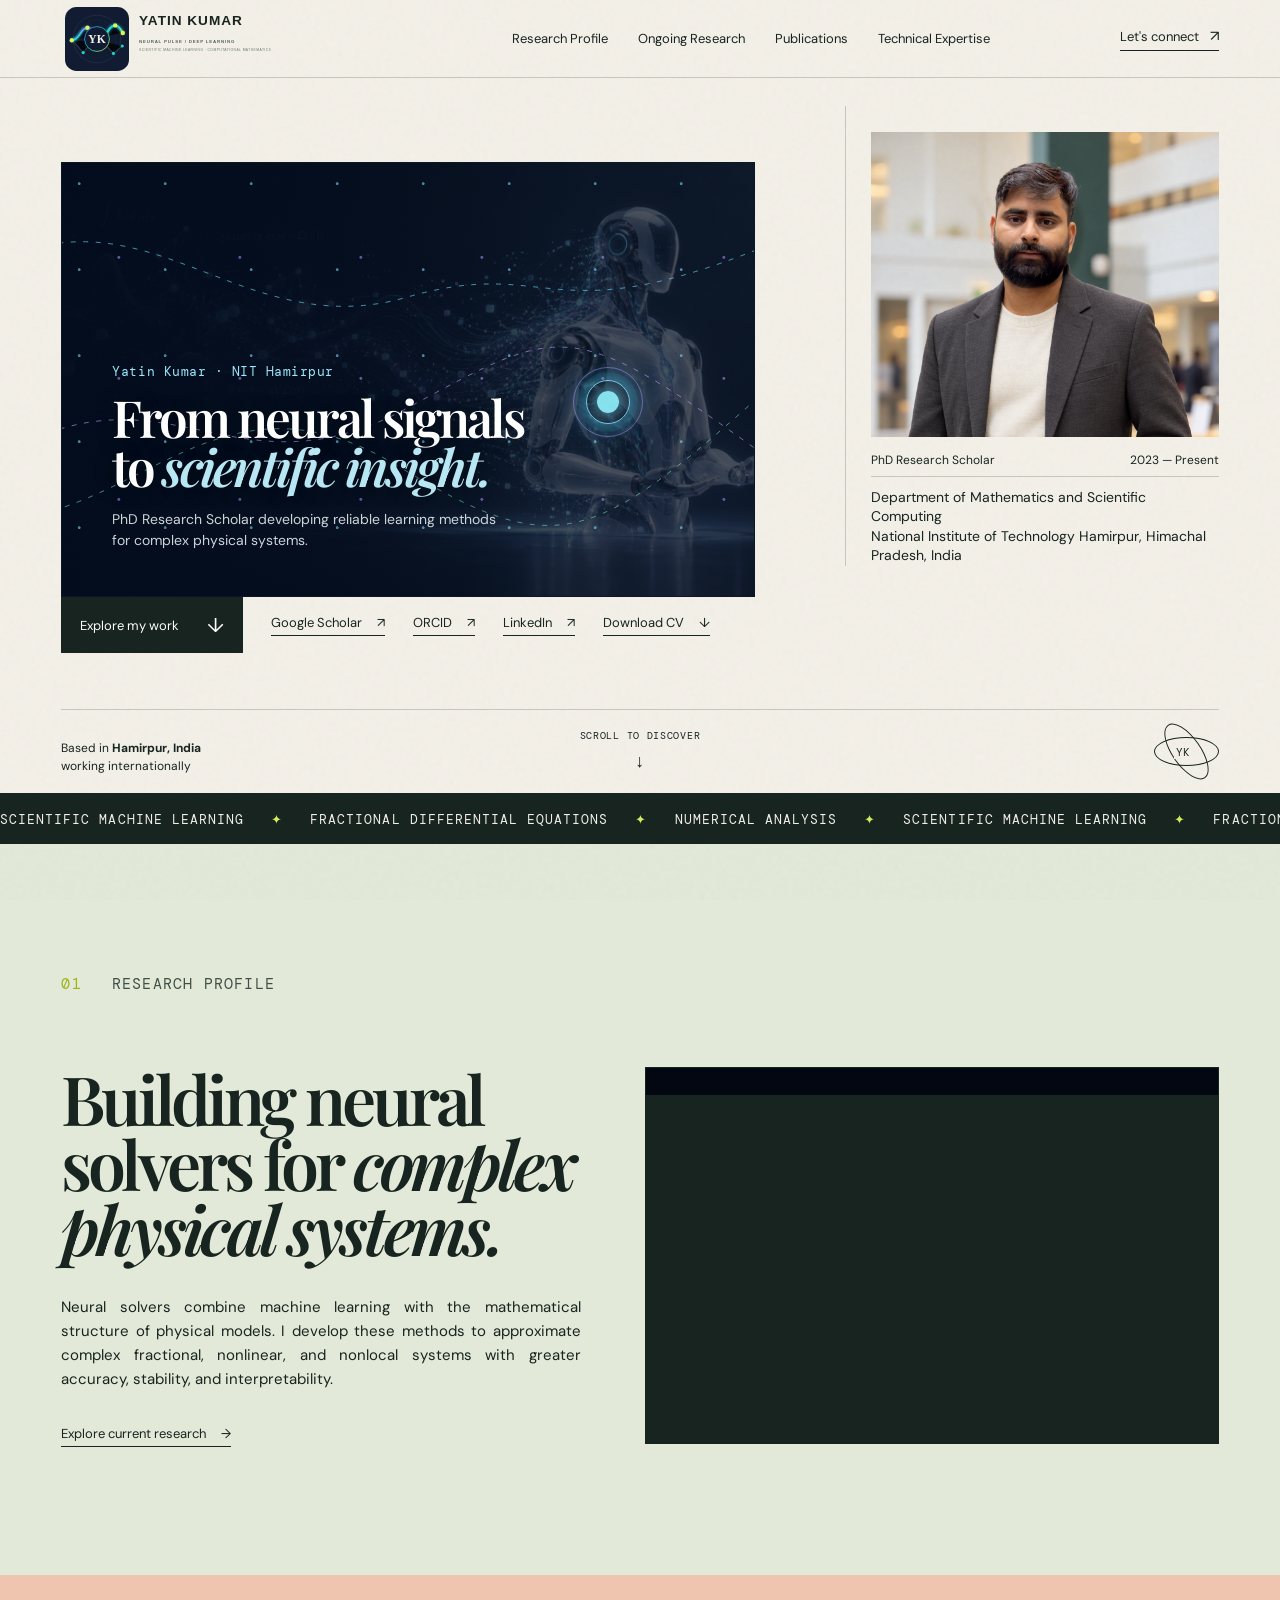
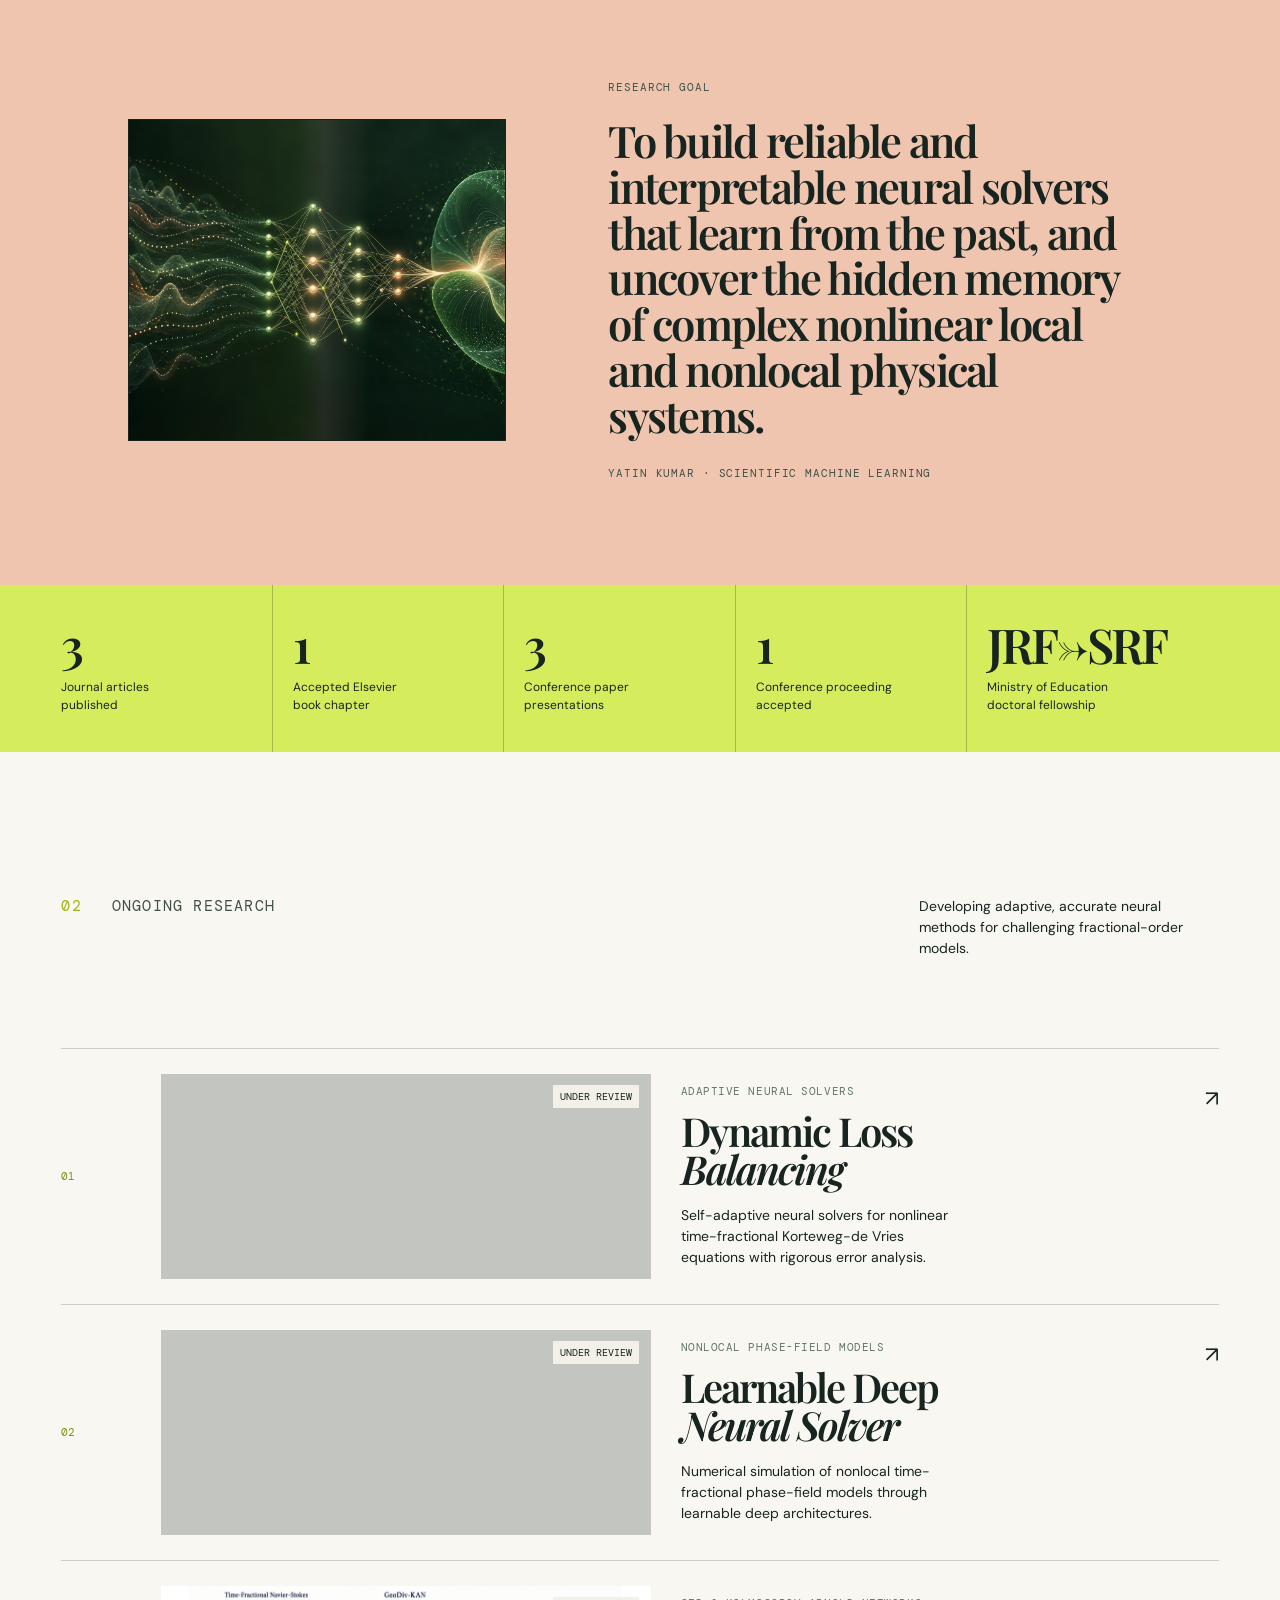
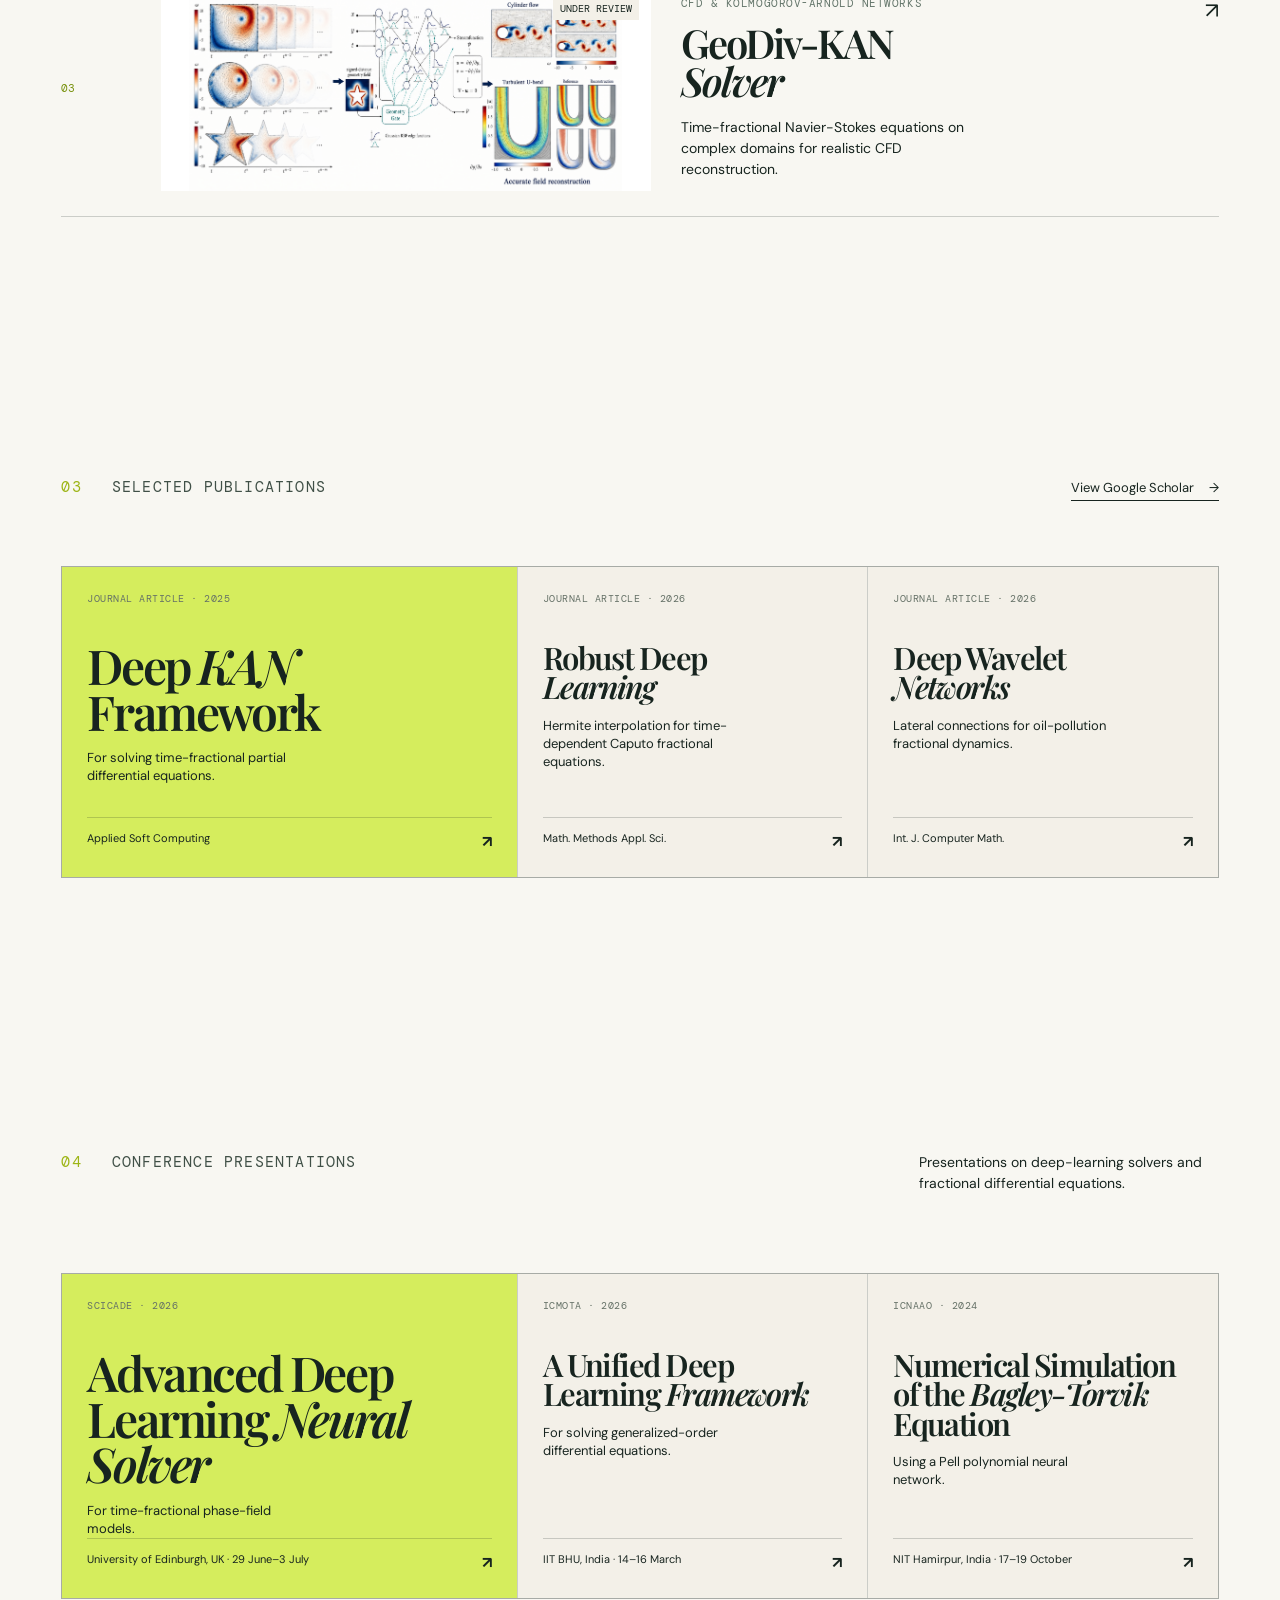
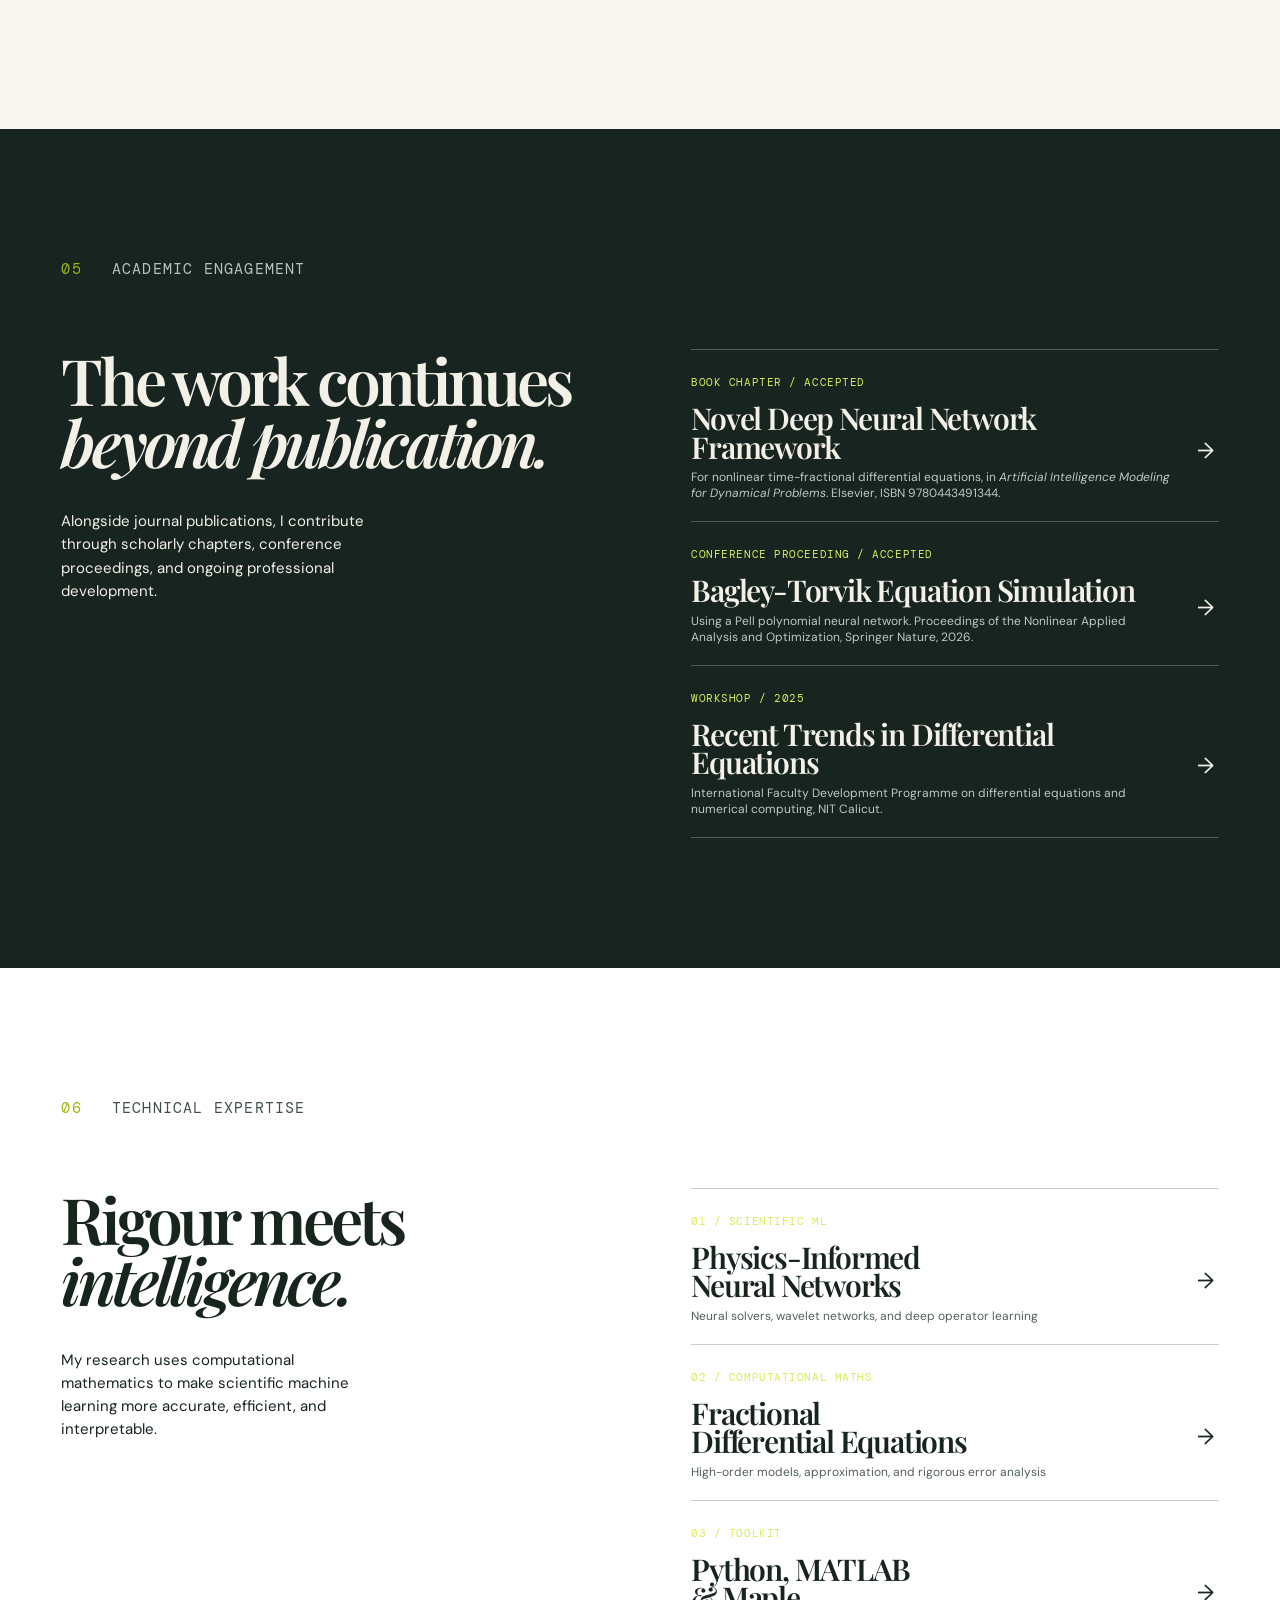
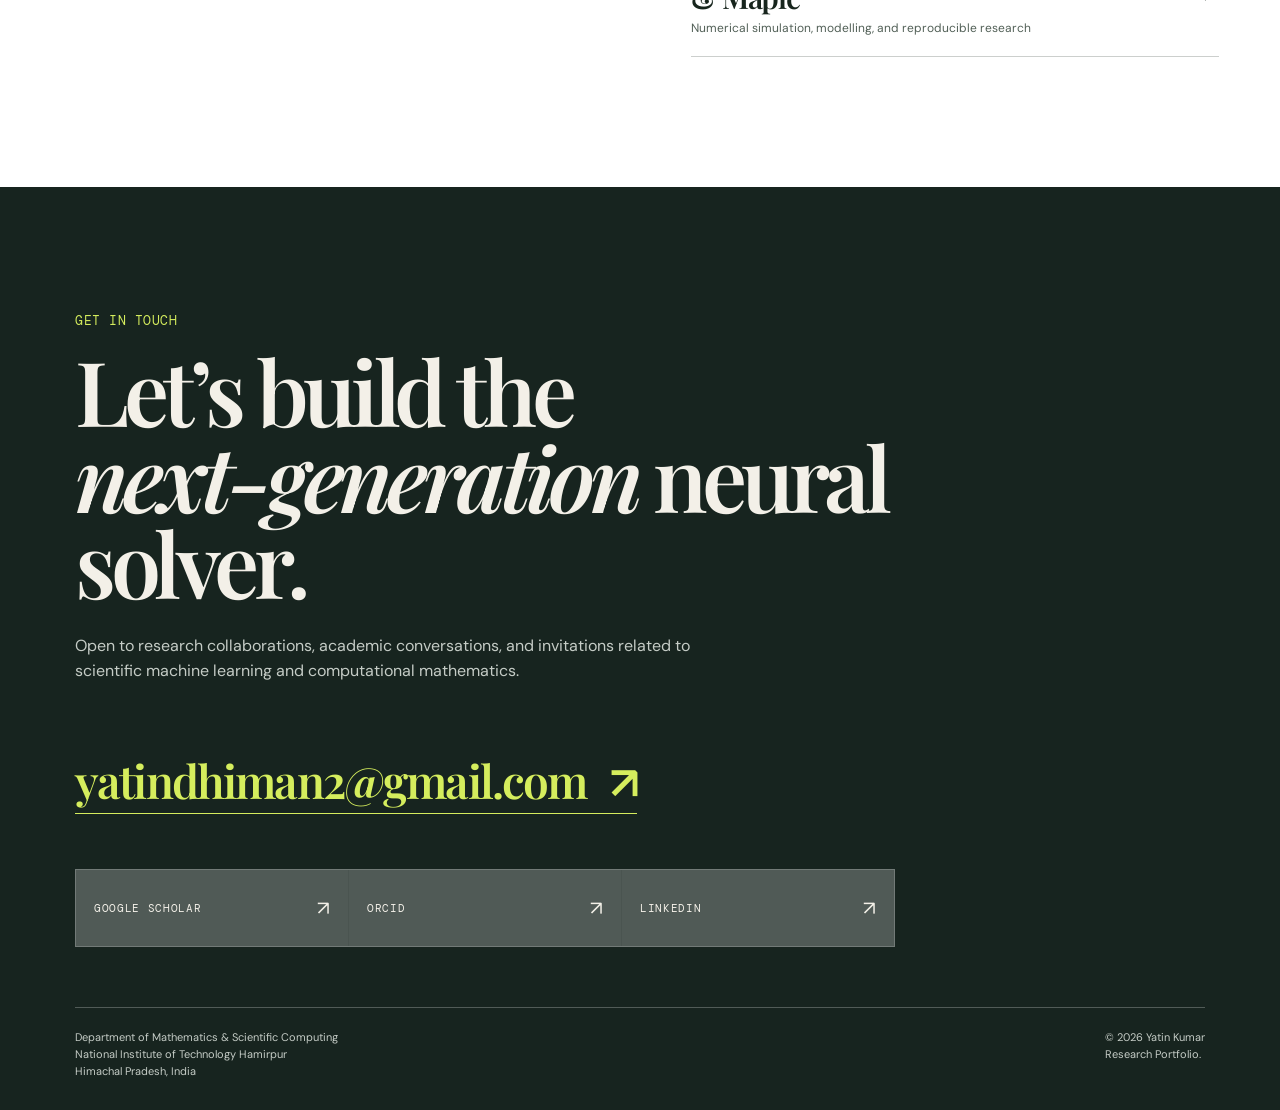
==== commit 2f1fbc55: "Animate research robot motion" ====
--- a/index.html
+++ b/index.html
@@ -78,13 +78,16 @@
       .hero-research-animation { position: relative; min-height: 360px; height: clamp(360px, 34vw, 440px); overflow: hidden; isolation: isolate; background: #071528; border: 1px solid rgba(23, 36, 31, .22); }
       .hero-research-animation .robot-scene, .hero-research-animation .robot-reveal { position: absolute; inset: 0; width: 100%; height: 100%; object-fit: cover; object-position: center; }
       .hero-research-animation .robot-scene { opacity: .48; filter: saturate(.78) brightness(.68); }
-      .hero-research-animation .robot-reveal { clip-path: inset(0 0 0 100%); filter: saturate(.92) brightness(.98); animation: robot-assemble 9s ease-in-out infinite; }
+      .hero-research-animation .robot-reveal { clip-path: inset(0 0 0 100%); filter: saturate(.92) brightness(.98); transform-origin: 74% 92%; animation: robot-assemble 9s ease-in-out infinite; }
       .hero-research-animation::before { content: ""; position: absolute; inset: 0; z-index: 1; background: linear-gradient(90deg, rgba(3, 12, 28, .94) 0%, rgba(3, 12, 28, .72) 40%, rgba(3, 12, 28, .10) 76%); }
       .hero-research-animation::after { content: ""; position: absolute; z-index: 2; inset: 0; pointer-events: none; background-image: radial-gradient(circle at 20% 24%, rgba(118, 226, 255, .72) 0 1px, transparent 1.8px), radial-gradient(circle at 47% 78%, rgba(176, 142, 255, .7) 0 1px, transparent 1.9px); background-size: 86px 86px, 121px 121px; opacity: .8; animation: data-field 7s linear infinite; }
       .neural-streams { position: absolute; inset: 0; z-index: 2; width: 100%; height: 100%; pointer-events: none; }
       .neural-streams path { fill: none; stroke: rgba(107, 223, 255, .78); stroke-width: 1.15; stroke-dasharray: 6 12; stroke-linecap: round; animation: neural-flow 3.8s linear infinite; }
       .neural-streams path:nth-child(2) { stroke: rgba(198, 159, 255, .75); animation-duration: 4.8s; animation-delay: -1.4s; }
       .neural-streams path:nth-child(3) { stroke: rgba(128, 241, 210, .66); animation-duration: 4.2s; animation-delay: -2.6s; }
+      .robot-core { position: absolute; z-index: 2; right: 18%; top: 50%; width: 44px; height: 44px; border: 1px solid rgba(129, 230, 255, .86); border-radius: 50%; box-shadow: 0 0 0 8px rgba(91, 203, 255, .08), 0 0 28px rgba(76, 212, 255, .65); pointer-events: none; animation: core-pulse 2.3s ease-in-out infinite; }
+      .robot-core::before, .robot-core::after { content: ""; position: absolute; border-radius: 50%; inset: 10px; background: rgba(145, 243, 255, .92); box-shadow: 0 0 18px rgba(125, 234, 255, 1); }
+      .robot-core::after { inset: -14px; border: 1px solid rgba(171, 144, 255, .52); background: transparent; box-shadow: none; animation: core-ring 2.3s ease-out infinite; }
       .animation-copy { position: absolute; z-index: 3; left: clamp(24px, 4vw, 50px); bottom: clamp(24px, 4vw, 45px); max-width: min(76%, 420px); color: #f5f8fb; }
       .animation-copy .kicker { color: #9ce9ff; margin-bottom: 13px; }
       .animation-copy h1 { max-width: 470px; font-size: clamp(37px, 4vw, 64px); color: #fff; text-shadow: 0 2px 20px rgba(0, 0, 0, .34); }
@@ -92,8 +95,10 @@
       .animation-copy p:last-child { max-width: 390px; margin: 17px 0 0; color: rgba(238, 247, 250, .86); font-size: 14px; line-height: 1.52; }
       @keyframes neural-flow { to { stroke-dashoffset: -110; } }
       @keyframes data-field { to { background-position: 86px -86px, -121px 121px; } }
-      @keyframes robot-assemble { 0%, 16% { clip-path: inset(0 0 0 100%); opacity: 0; } 42%, 80% { clip-path: inset(0 0 0 42%); opacity: 1; } 100% { clip-path: inset(0 0 0 42%); opacity: .88; } }
-      @media (prefers-reduced-motion: reduce) { .hero-research-animation .robot-reveal, .hero-research-animation::after, .neural-streams path { animation: none; } .hero-research-animation .robot-reveal { clip-path: inset(0 0 0 42%); opacity: 1; } }
+      @keyframes robot-assemble { 0%, 16% { clip-path: inset(0 0 0 100%); opacity: 0; transform: translate3d(12px, 5px, 0) rotate(.35deg); } 42% { clip-path: inset(0 0 0 42%); opacity: 1; transform: translate3d(0, 0, 0) rotate(0); } 60% { clip-path: inset(0 0 0 42%); opacity: 1; transform: translate3d(-3px, -5px, 0) rotate(-.28deg); } 78% { clip-path: inset(0 0 0 42%); opacity: 1; transform: translate3d(2px, 3px, 0) rotate(.2deg); } 100% { clip-path: inset(0 0 0 42%); opacity: .88; transform: translate3d(0, 0, 0) rotate(0); } }
+      @keyframes core-pulse { 0%, 100% { opacity: .55; transform: scale(.86); } 50% { opacity: 1; transform: scale(1.08); } }
+      @keyframes core-ring { from { opacity: .9; transform: scale(.6); } to { opacity: 0; transform: scale(1.7); } }
+      @media (prefers-reduced-motion: reduce) { .hero-research-animation .robot-reveal, .hero-research-animation::after, .neural-streams path, .robot-core, .robot-core::after { animation: none; } .hero-research-animation .robot-reveal { clip-path: inset(0 0 0 42%); opacity: 1; } }
       .quote-block { display: grid; grid-template-columns: minmax(290px, .82fr) minmax(0, 1.18fr); gap: 8vw; align-items: center; padding: 105px 10vw; text-align: left; }
       .quote-kicker, .quote-attribution { margin: 0; font: 11px "DM Mono", monospace; letter-spacing: .08em; }
       .quote-kicker { color: #405047; }
@@ -166,6 +171,7 @@
                 <path d="M-20 374 C174 306 272 457 498 340 S734 210 1020 408" />
                 <path d="M-30 486 C144 444 258 288 486 420 S766 532 1028 306" />
               </svg>
+              <span class="robot-core" aria-hidden="true"></span>
               <div class="animation-copy">
                 <p class="kicker">Yatin Kumar · NIT Hamirpur</p>
                 <h1>From neural signals<br />to <em>scientific insight.</em></h1>
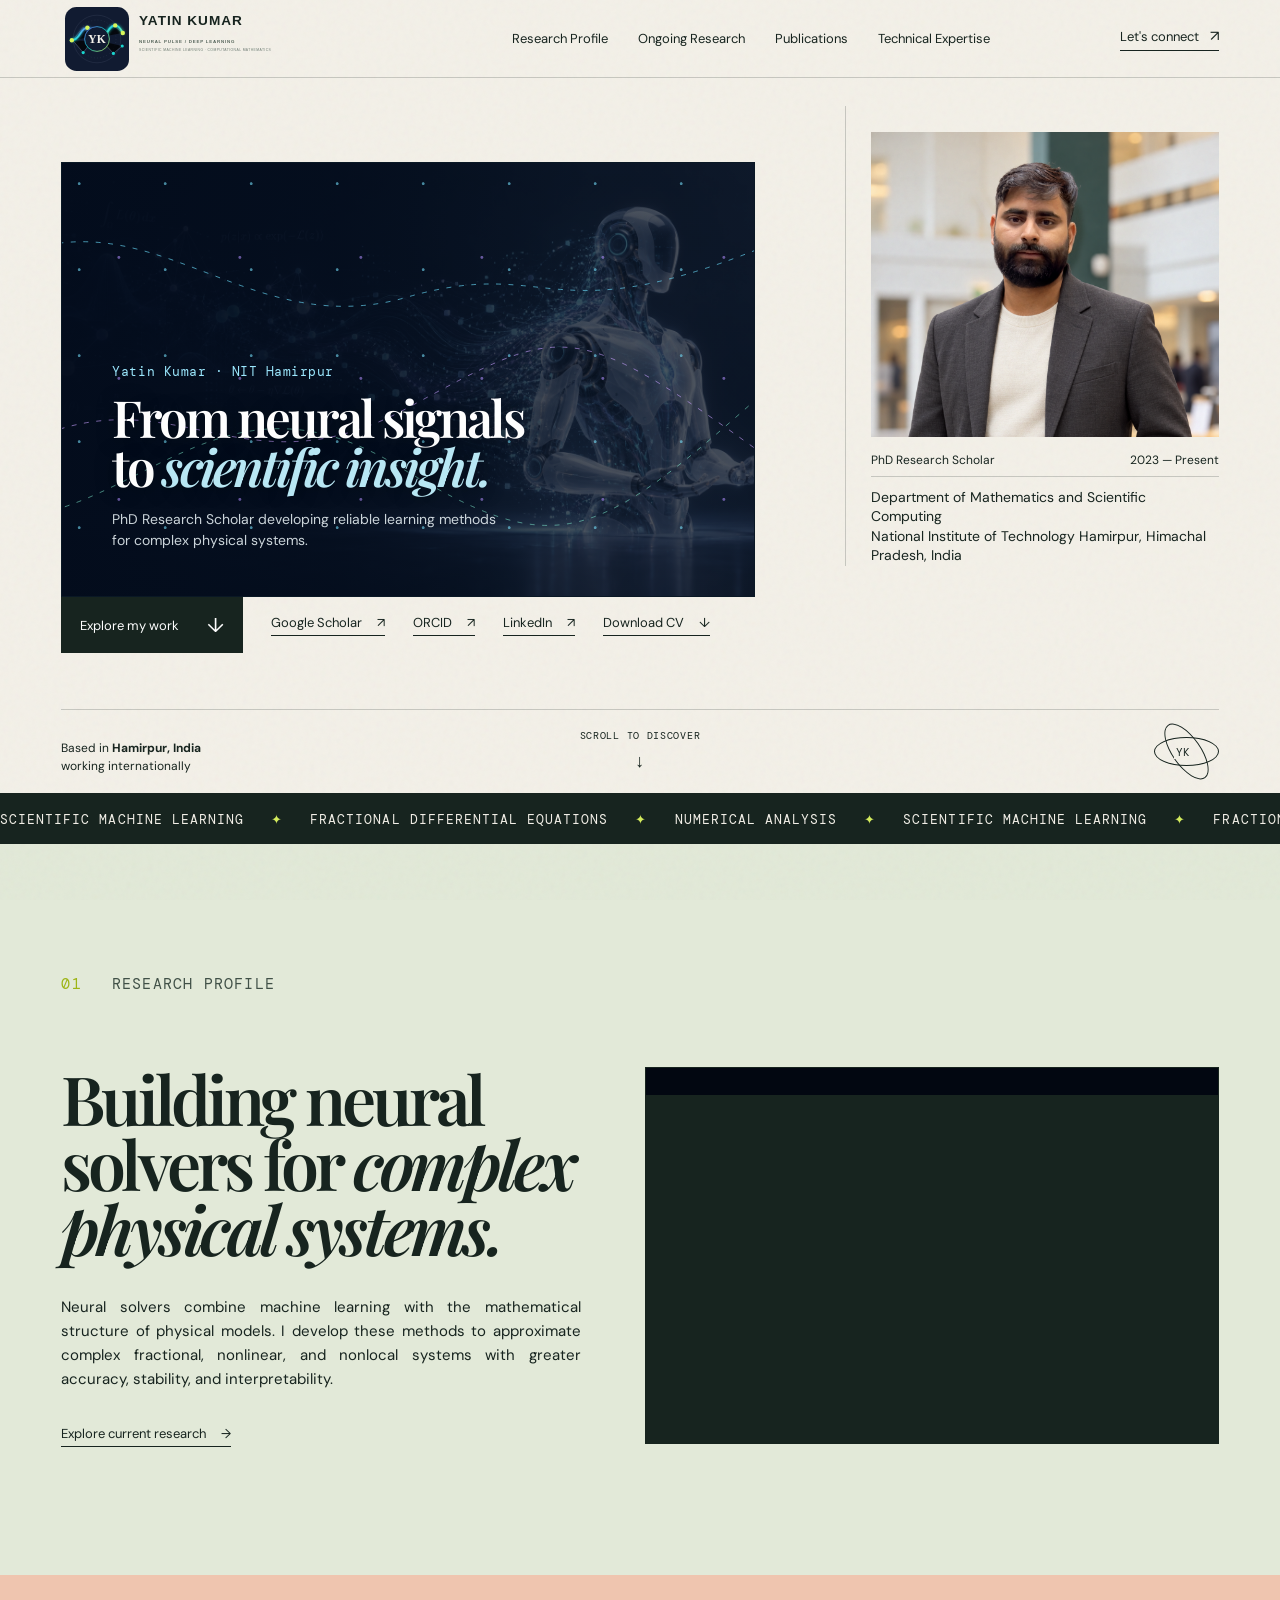
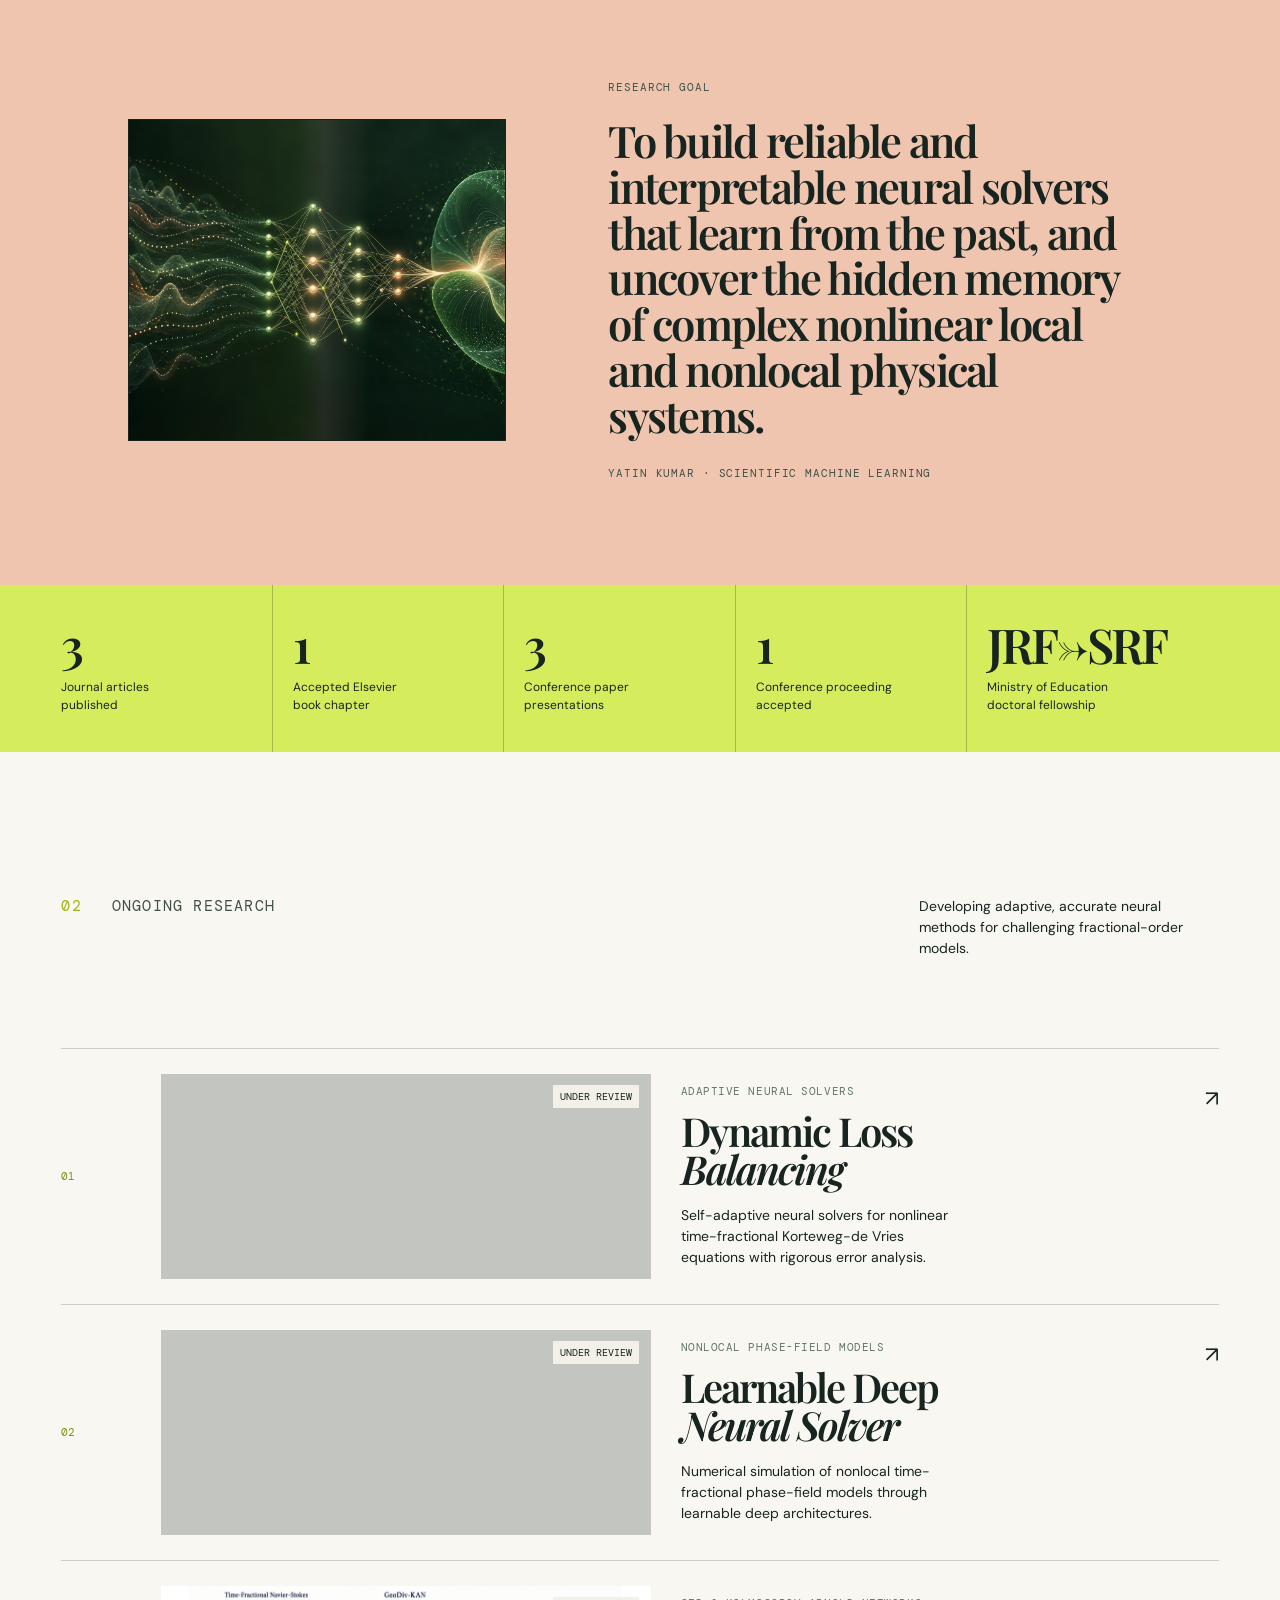
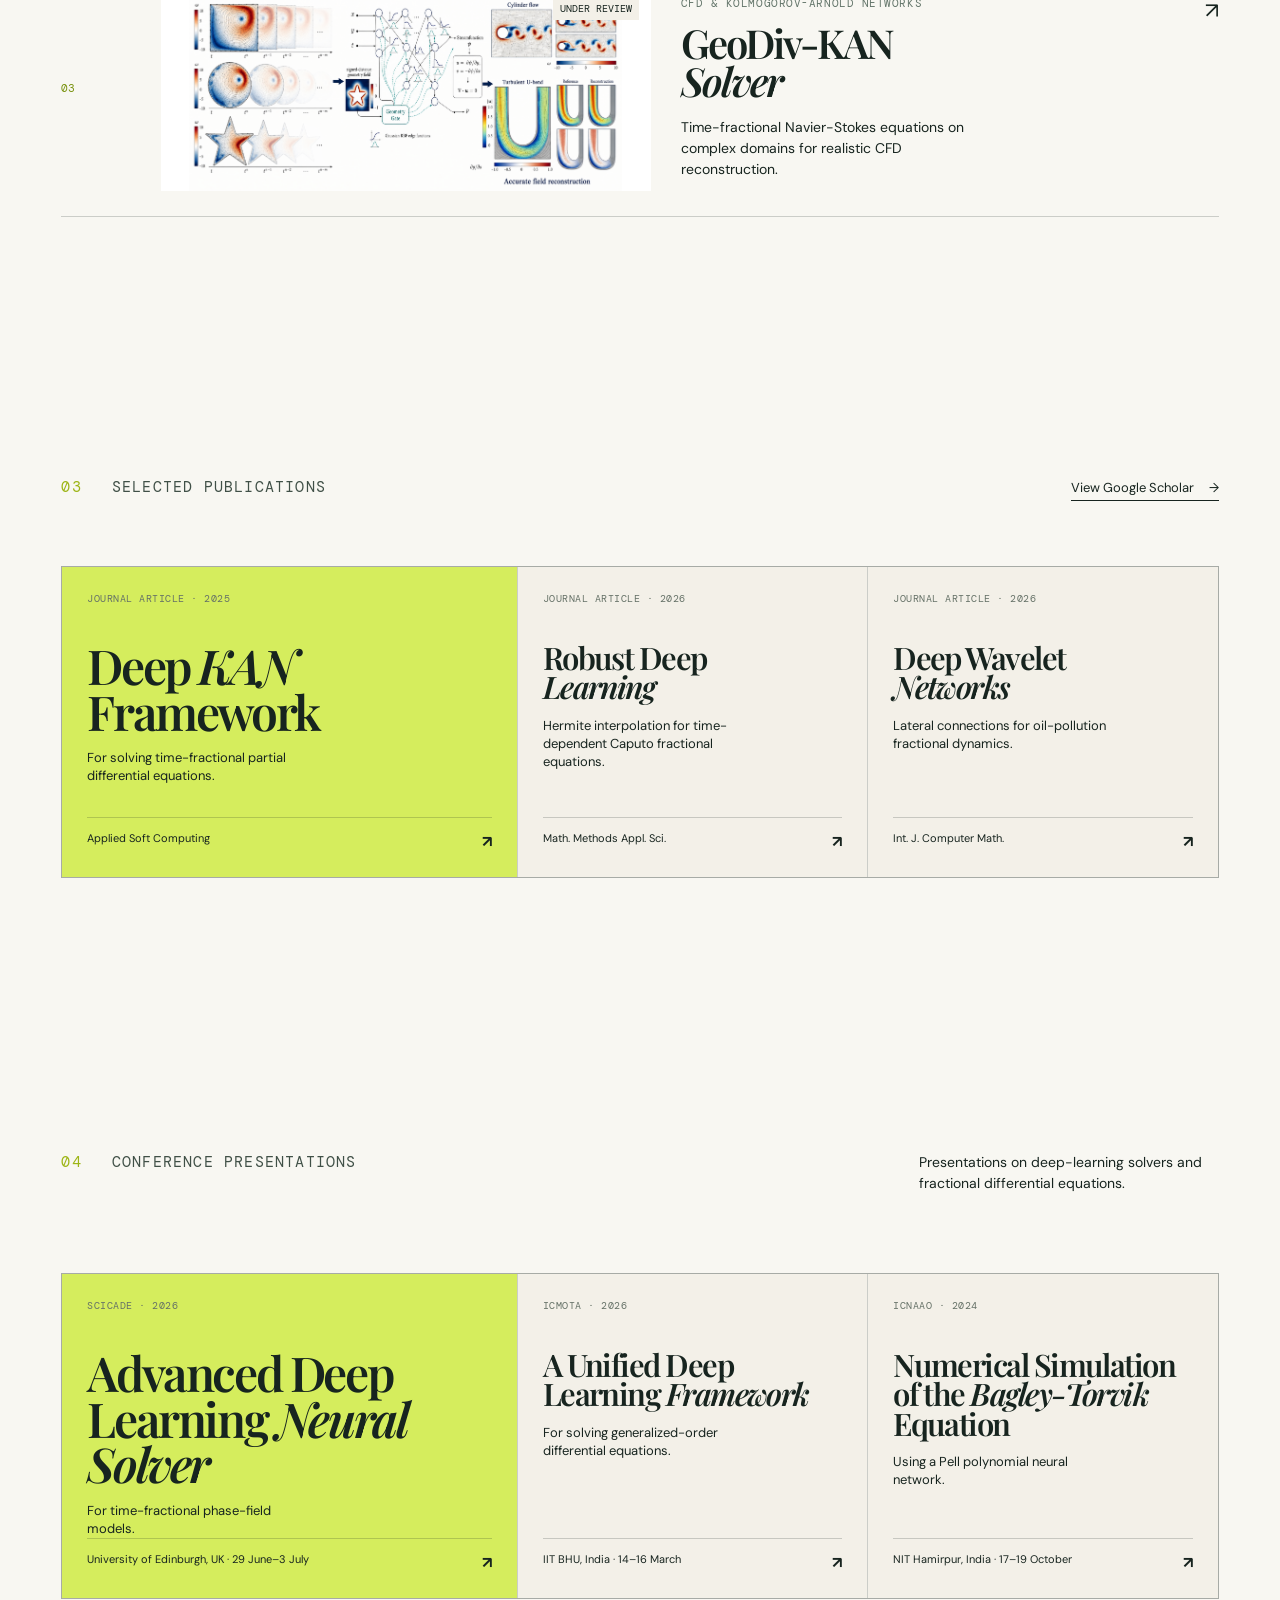
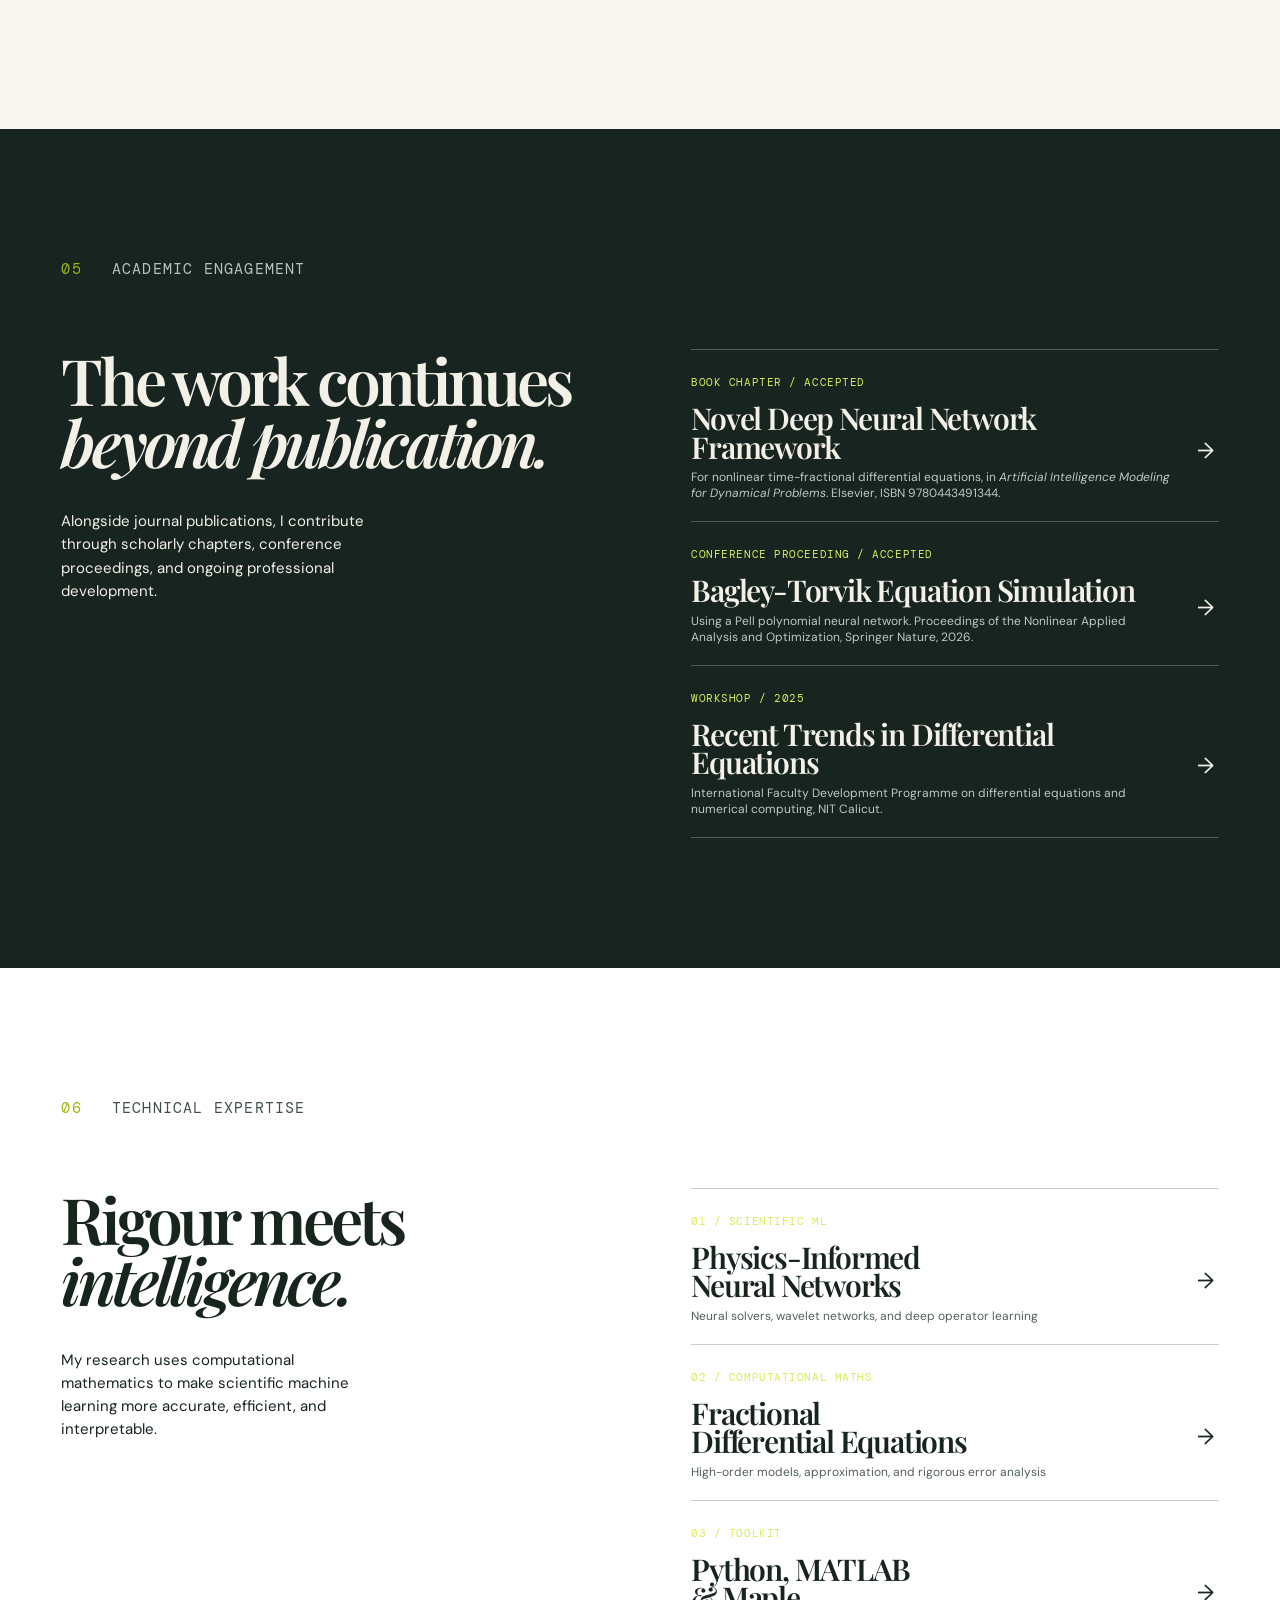
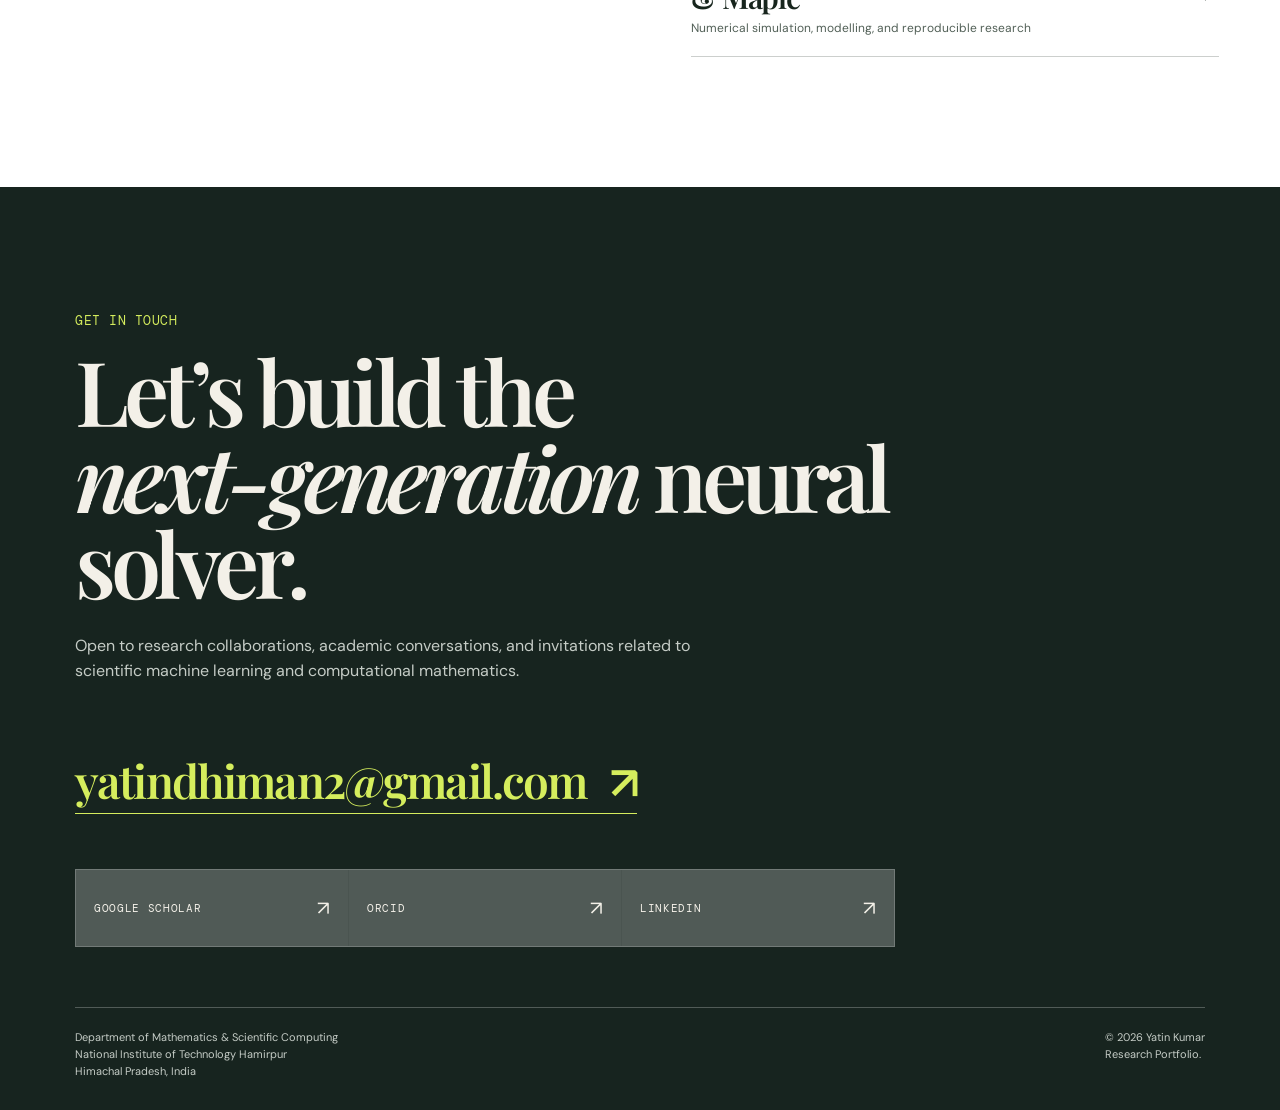
==== commit 0730e44d: "Restore clean neural hero animation" ====
--- a/index.html
+++ b/index.html
@@ -78,16 +78,13 @@
       .hero-research-animation { position: relative; min-height: 360px; height: clamp(360px, 34vw, 440px); overflow: hidden; isolation: isolate; background: #071528; border: 1px solid rgba(23, 36, 31, .22); }
       .hero-research-animation .robot-scene, .hero-research-animation .robot-reveal { position: absolute; inset: 0; width: 100%; height: 100%; object-fit: cover; object-position: center; }
       .hero-research-animation .robot-scene { opacity: .48; filter: saturate(.78) brightness(.68); }
-      .hero-research-animation .robot-reveal { clip-path: inset(0 0 0 100%); filter: saturate(.92) brightness(.98); transform-origin: 74% 92%; animation: robot-assemble 9s ease-in-out infinite; }
+      .hero-research-animation .robot-reveal { clip-path: inset(0 0 0 100%); filter: saturate(.92) brightness(.98); animation: robot-assemble 9s ease-in-out infinite; }
       .hero-research-animation::before { content: ""; position: absolute; inset: 0; z-index: 1; background: linear-gradient(90deg, rgba(3, 12, 28, .94) 0%, rgba(3, 12, 28, .72) 40%, rgba(3, 12, 28, .10) 76%); }
       .hero-research-animation::after { content: ""; position: absolute; z-index: 2; inset: 0; pointer-events: none; background-image: radial-gradient(circle at 20% 24%, rgba(118, 226, 255, .72) 0 1px, transparent 1.8px), radial-gradient(circle at 47% 78%, rgba(176, 142, 255, .7) 0 1px, transparent 1.9px); background-size: 86px 86px, 121px 121px; opacity: .8; animation: data-field 7s linear infinite; }
       .neural-streams { position: absolute; inset: 0; z-index: 2; width: 100%; height: 100%; pointer-events: none; }
       .neural-streams path { fill: none; stroke: rgba(107, 223, 255, .78); stroke-width: 1.15; stroke-dasharray: 6 12; stroke-linecap: round; animation: neural-flow 3.8s linear infinite; }
       .neural-streams path:nth-child(2) { stroke: rgba(198, 159, 255, .75); animation-duration: 4.8s; animation-delay: -1.4s; }
       .neural-streams path:nth-child(3) { stroke: rgba(128, 241, 210, .66); animation-duration: 4.2s; animation-delay: -2.6s; }
-      .robot-core { position: absolute; z-index: 2; right: 18%; top: 50%; width: 44px; height: 44px; border: 1px solid rgba(129, 230, 255, .86); border-radius: 50%; box-shadow: 0 0 0 8px rgba(91, 203, 255, .08), 0 0 28px rgba(76, 212, 255, .65); pointer-events: none; animation: core-pulse 2.3s ease-in-out infinite; }
-      .robot-core::before, .robot-core::after { content: ""; position: absolute; border-radius: 50%; inset: 10px; background: rgba(145, 243, 255, .92); box-shadow: 0 0 18px rgba(125, 234, 255, 1); }
-      .robot-core::after { inset: -14px; border: 1px solid rgba(171, 144, 255, .52); background: transparent; box-shadow: none; animation: core-ring 2.3s ease-out infinite; }
       .animation-copy { position: absolute; z-index: 3; left: clamp(24px, 4vw, 50px); bottom: clamp(24px, 4vw, 45px); max-width: min(76%, 420px); color: #f5f8fb; }
       .animation-copy .kicker { color: #9ce9ff; margin-bottom: 13px; }
       .animation-copy h1 { max-width: 470px; font-size: clamp(37px, 4vw, 64px); color: #fff; text-shadow: 0 2px 20px rgba(0, 0, 0, .34); }
@@ -95,10 +92,8 @@
       .animation-copy p:last-child { max-width: 390px; margin: 17px 0 0; color: rgba(238, 247, 250, .86); font-size: 14px; line-height: 1.52; }
       @keyframes neural-flow { to { stroke-dashoffset: -110; } }
       @keyframes data-field { to { background-position: 86px -86px, -121px 121px; } }
-      @keyframes robot-assemble { 0%, 16% { clip-path: inset(0 0 0 100%); opacity: 0; transform: translate3d(12px, 5px, 0) rotate(.35deg); } 42% { clip-path: inset(0 0 0 42%); opacity: 1; transform: translate3d(0, 0, 0) rotate(0); } 60% { clip-path: inset(0 0 0 42%); opacity: 1; transform: translate3d(-3px, -5px, 0) rotate(-.28deg); } 78% { clip-path: inset(0 0 0 42%); opacity: 1; transform: translate3d(2px, 3px, 0) rotate(.2deg); } 100% { clip-path: inset(0 0 0 42%); opacity: .88; transform: translate3d(0, 0, 0) rotate(0); } }
-      @keyframes core-pulse { 0%, 100% { opacity: .55; transform: scale(.86); } 50% { opacity: 1; transform: scale(1.08); } }
-      @keyframes core-ring { from { opacity: .9; transform: scale(.6); } to { opacity: 0; transform: scale(1.7); } }
-      @media (prefers-reduced-motion: reduce) { .hero-research-animation .robot-reveal, .hero-research-animation::after, .neural-streams path, .robot-core, .robot-core::after { animation: none; } .hero-research-animation .robot-reveal { clip-path: inset(0 0 0 42%); opacity: 1; } }
+      @keyframes robot-assemble { 0%, 16% { clip-path: inset(0 0 0 100%); opacity: 0; } 42%, 80% { clip-path: inset(0 0 0 42%); opacity: 1; } 100% { clip-path: inset(0 0 0 42%); opacity: .88; } }
+      @media (prefers-reduced-motion: reduce) { .hero-research-animation .robot-reveal, .hero-research-animation::after, .neural-streams path { animation: none; } .hero-research-animation .robot-reveal { clip-path: inset(0 0 0 42%); opacity: 1; } }
       .quote-block { display: grid; grid-template-columns: minmax(290px, .82fr) minmax(0, 1.18fr); gap: 8vw; align-items: center; padding: 105px 10vw; text-align: left; }
       .quote-kicker, .quote-attribution { margin: 0; font: 11px "DM Mono", monospace; letter-spacing: .08em; }
       .quote-kicker { color: #405047; }
@@ -171,7 +166,6 @@
                 <path d="M-20 374 C174 306 272 457 498 340 S734 210 1020 408" />
                 <path d="M-30 486 C144 444 258 288 486 420 S766 532 1028 306" />
               </svg>
-              <span class="robot-core" aria-hidden="true"></span>
               <div class="animation-copy">
                 <p class="kicker">Yatin Kumar · NIT Hamirpur</p>
                 <h1>From neural signals<br />to <em>scientific insight.</em></h1>
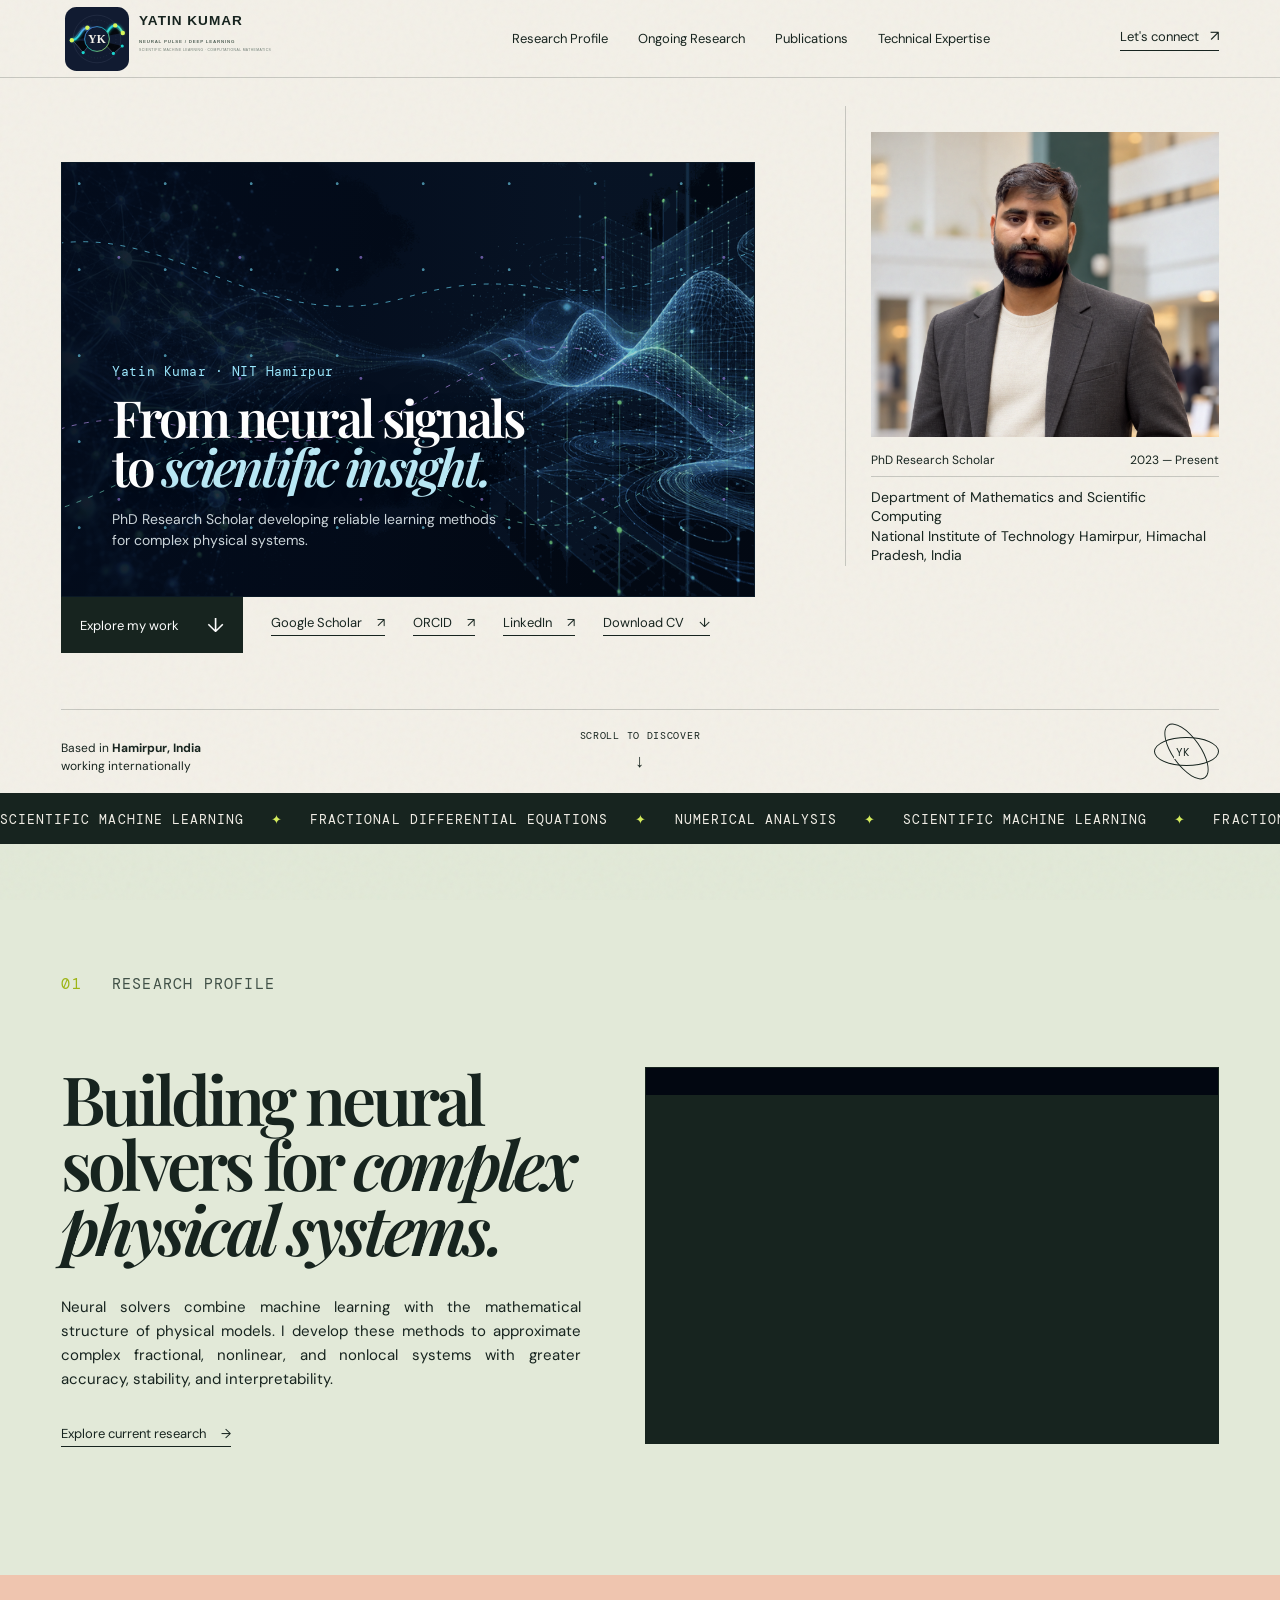
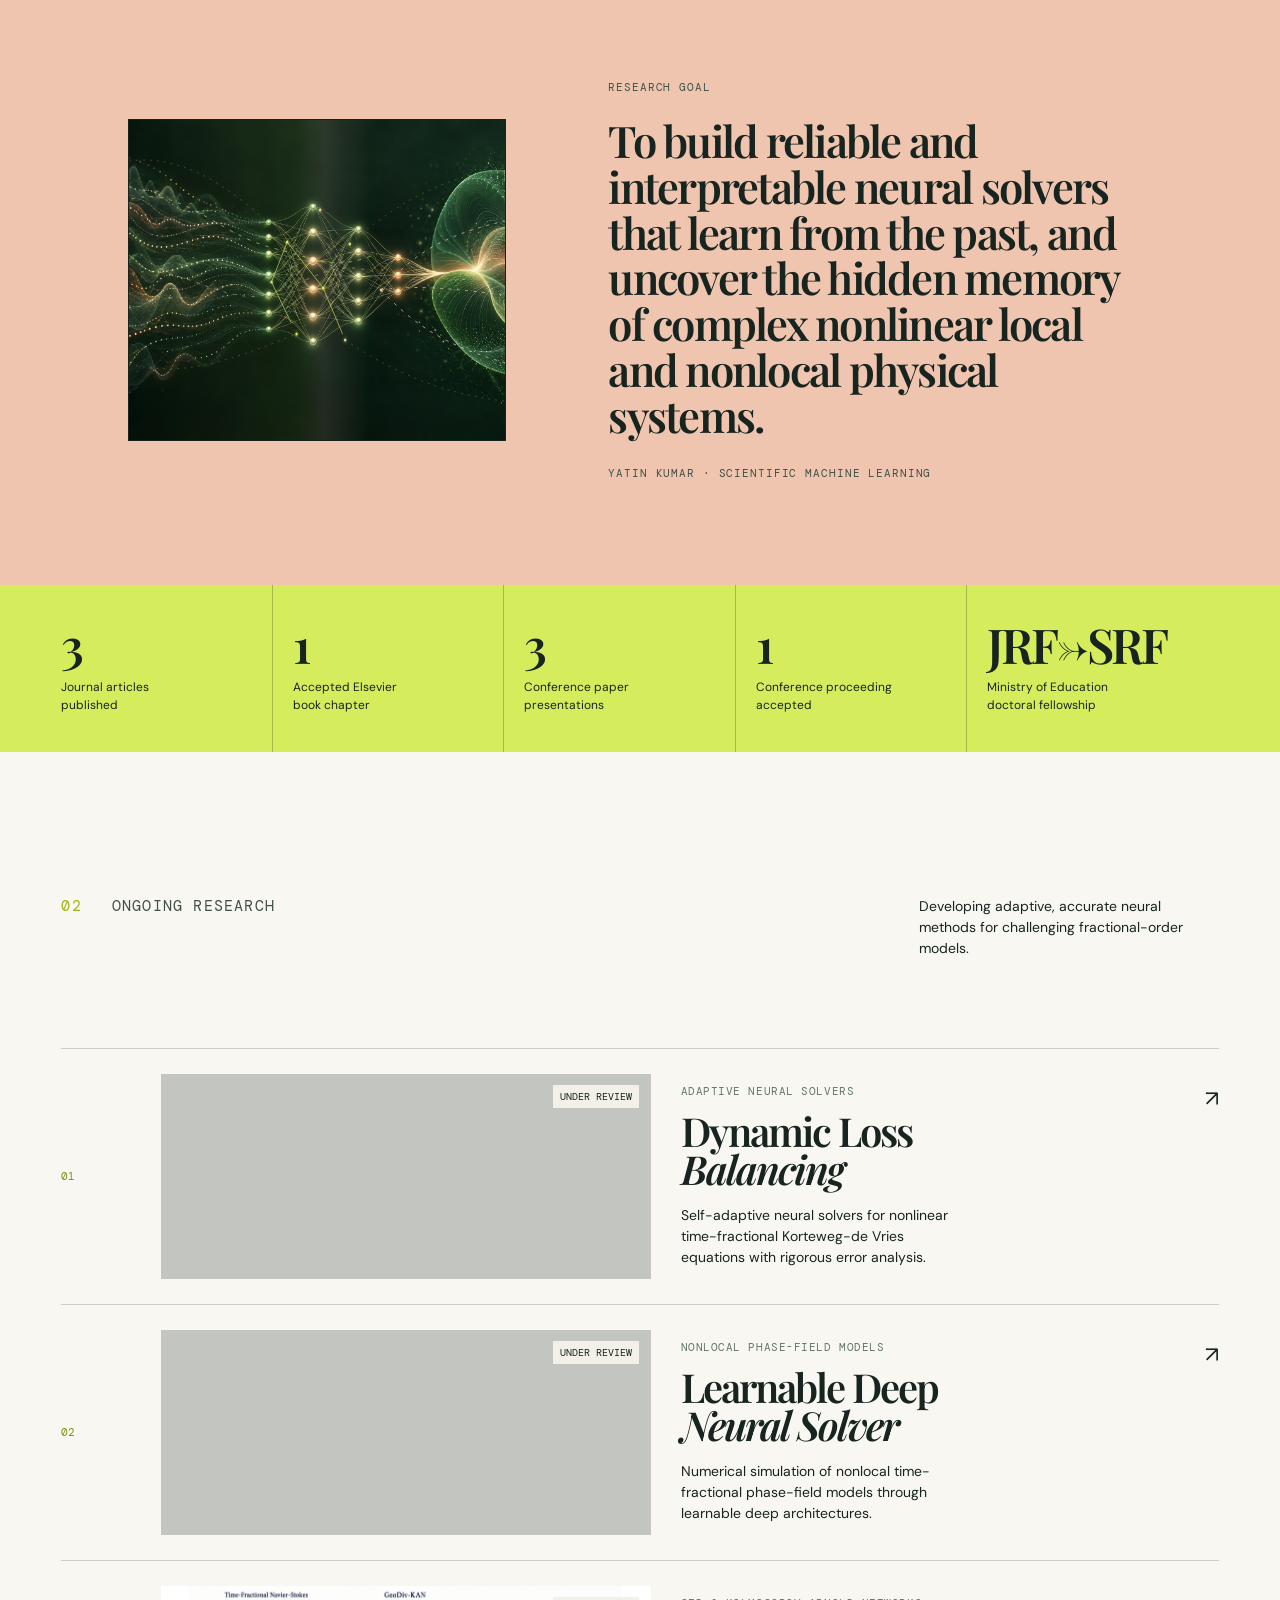
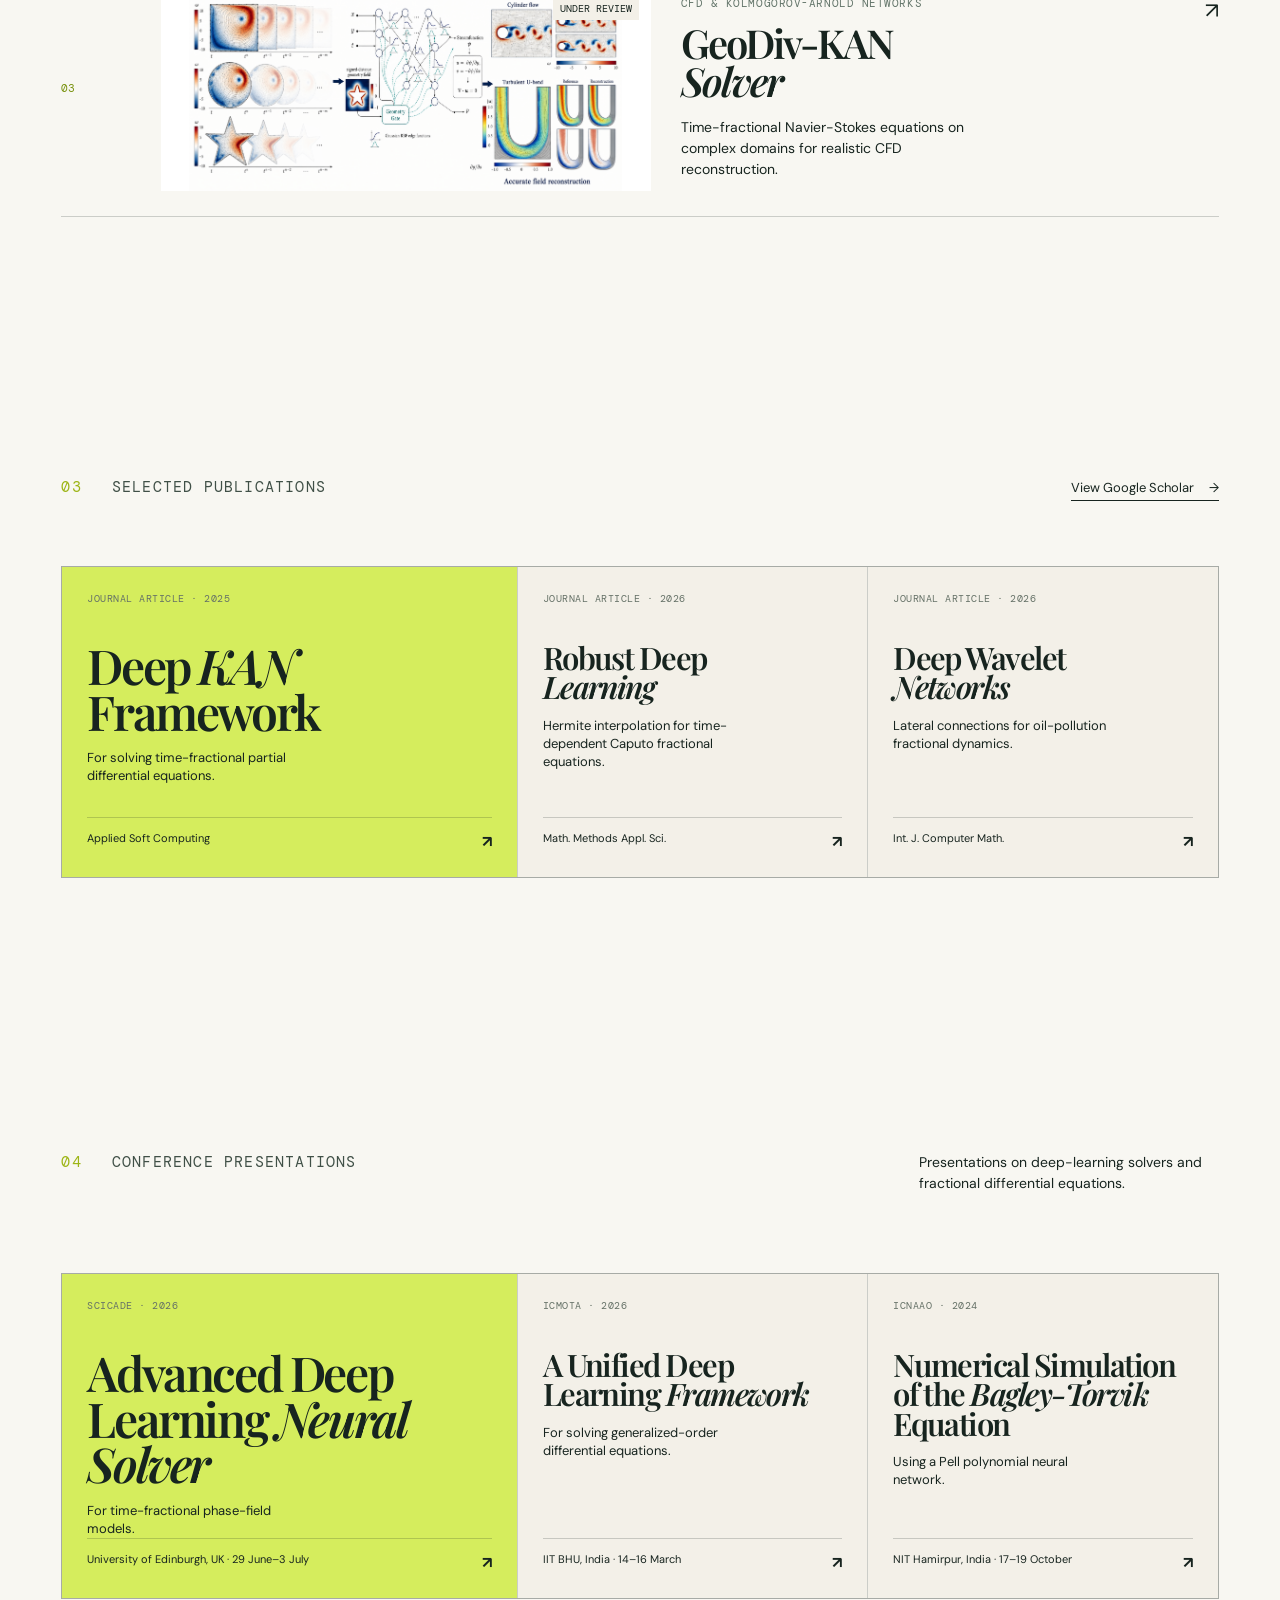
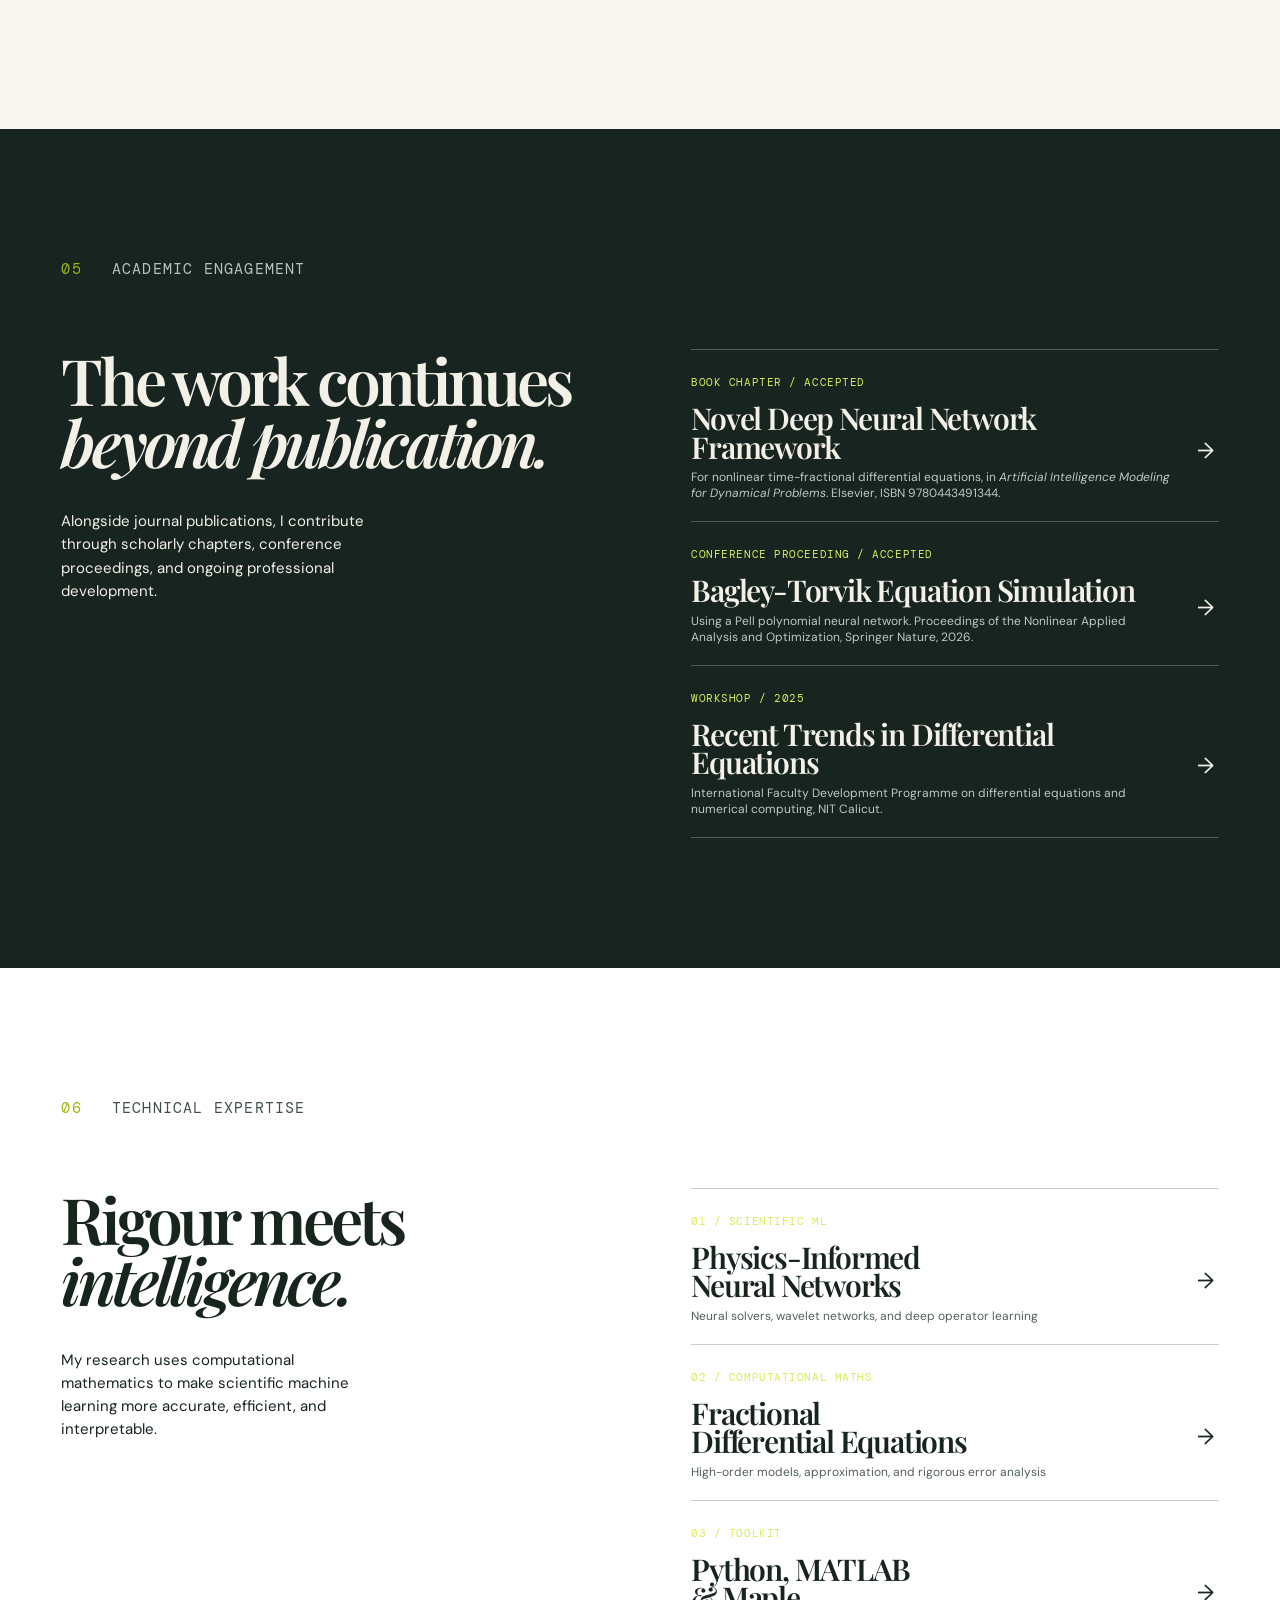
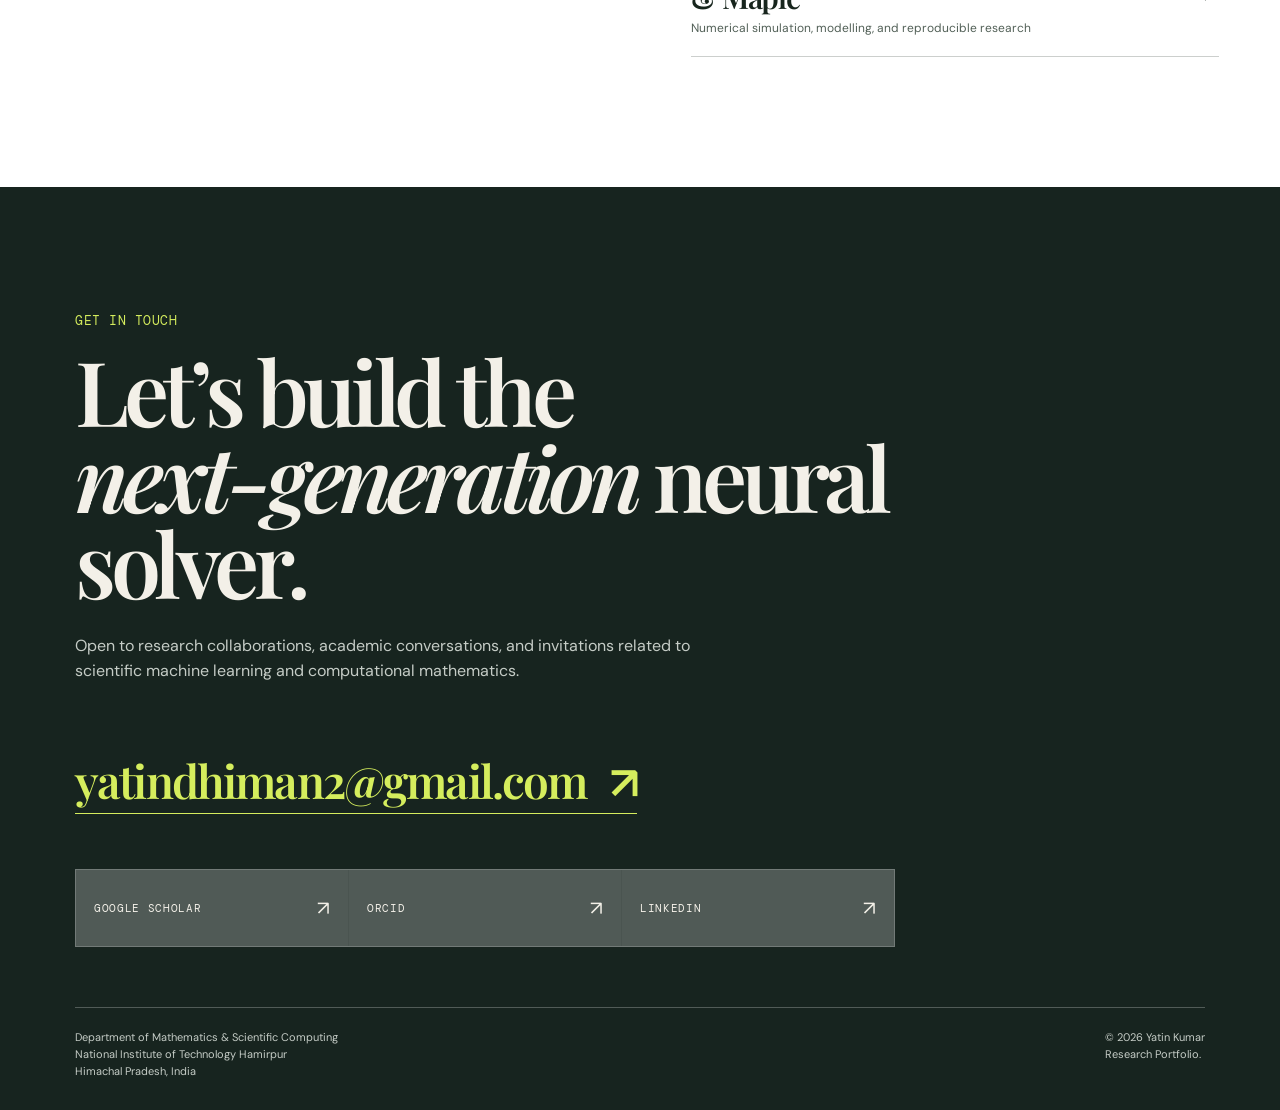
==== commit e526eee2: "Replace robot hero with neural solver flow" ====
--- a/index.html
+++ b/index.html
@@ -76,9 +76,7 @@
       .profile-animation-placeholder { width: min(100%, 340px); aspect-ratio: 1; display: grid; place-items: center; border: 1px dashed rgba(213, 237, 93, .62); border-radius: 50%; color: #d5ed5d; font: 11px "DM Mono", monospace; letter-spacing: .08em; text-align: center; }
       .profile-animation-placeholder span { display: block; max-width: 130px; line-height: 1.5; }
       .hero-research-animation { position: relative; min-height: 360px; height: clamp(360px, 34vw, 440px); overflow: hidden; isolation: isolate; background: #071528; border: 1px solid rgba(23, 36, 31, .22); }
-      .hero-research-animation .robot-scene, .hero-research-animation .robot-reveal { position: absolute; inset: 0; width: 100%; height: 100%; object-fit: cover; object-position: center; }
-      .hero-research-animation .robot-scene { opacity: .48; filter: saturate(.78) brightness(.68); }
-      .hero-research-animation .robot-reveal { clip-path: inset(0 0 0 100%); filter: saturate(.92) brightness(.98); animation: robot-assemble 9s ease-in-out infinite; }
+      .hero-research-animation .solver-scene { position: absolute; inset: 0; width: 100%; height: 100%; object-fit: cover; object-position: center; filter: saturate(.9) brightness(.92); }
       .hero-research-animation::before { content: ""; position: absolute; inset: 0; z-index: 1; background: linear-gradient(90deg, rgba(3, 12, 28, .94) 0%, rgba(3, 12, 28, .72) 40%, rgba(3, 12, 28, .10) 76%); }
       .hero-research-animation::after { content: ""; position: absolute; z-index: 2; inset: 0; pointer-events: none; background-image: radial-gradient(circle at 20% 24%, rgba(118, 226, 255, .72) 0 1px, transparent 1.8px), radial-gradient(circle at 47% 78%, rgba(176, 142, 255, .7) 0 1px, transparent 1.9px); background-size: 86px 86px, 121px 121px; opacity: .8; animation: data-field 7s linear infinite; }
       .neural-streams { position: absolute; inset: 0; z-index: 2; width: 100%; height: 100%; pointer-events: none; }
@@ -92,8 +90,7 @@
       .animation-copy p:last-child { max-width: 390px; margin: 17px 0 0; color: rgba(238, 247, 250, .86); font-size: 14px; line-height: 1.52; }
       @keyframes neural-flow { to { stroke-dashoffset: -110; } }
       @keyframes data-field { to { background-position: 86px -86px, -121px 121px; } }
-      @keyframes robot-assemble { 0%, 16% { clip-path: inset(0 0 0 100%); opacity: 0; } 42%, 80% { clip-path: inset(0 0 0 42%); opacity: 1; } 100% { clip-path: inset(0 0 0 42%); opacity: .88; } }
-      @media (prefers-reduced-motion: reduce) { .hero-research-animation .robot-reveal, .hero-research-animation::after, .neural-streams path { animation: none; } .hero-research-animation .robot-reveal { clip-path: inset(0 0 0 42%); opacity: 1; } }
+      @media (prefers-reduced-motion: reduce) { .hero-research-animation::after, .neural-streams path { animation: none; } }
       .quote-block { display: grid; grid-template-columns: minmax(290px, .82fr) minmax(0, 1.18fr); gap: 8vw; align-items: center; padding: 105px 10vw; text-align: left; }
       .quote-kicker, .quote-attribution { margin: 0; font: 11px "DM Mono", monospace; letter-spacing: .08em; }
       .quote-kicker { color: #405047; }
@@ -158,9 +155,8 @@
       <section class="hero">
         <div class="hero-grid">
           <div class="hero-copy reveal">
-            <div class="hero-research-animation" role="img" aria-label="Animated visualization of neural signals flowing into a scientific research robot">
-              <img class="robot-scene" src="assets/neural-research-robot-hero.png" alt="" aria-hidden="true" />
-              <img class="robot-reveal" src="assets/neural-research-robot-hero.png" alt="" aria-hidden="true" />
+            <div class="hero-research-animation" role="img" aria-label="Animated visualization of neural signals evolving into a fractional-wave solver field">
+              <img class="solver-scene" src="assets/neural-solver-flow.gif" alt="" aria-hidden="true" />
               <svg class="neural-streams" viewBox="0 0 1000 600" preserveAspectRatio="none" aria-hidden="true">
                 <path d="M-40 118 C150 68 282 246 498 186 S700 244 1040 106" />
                 <path d="M-20 374 C174 306 272 457 498 340 S734 210 1020 408" />
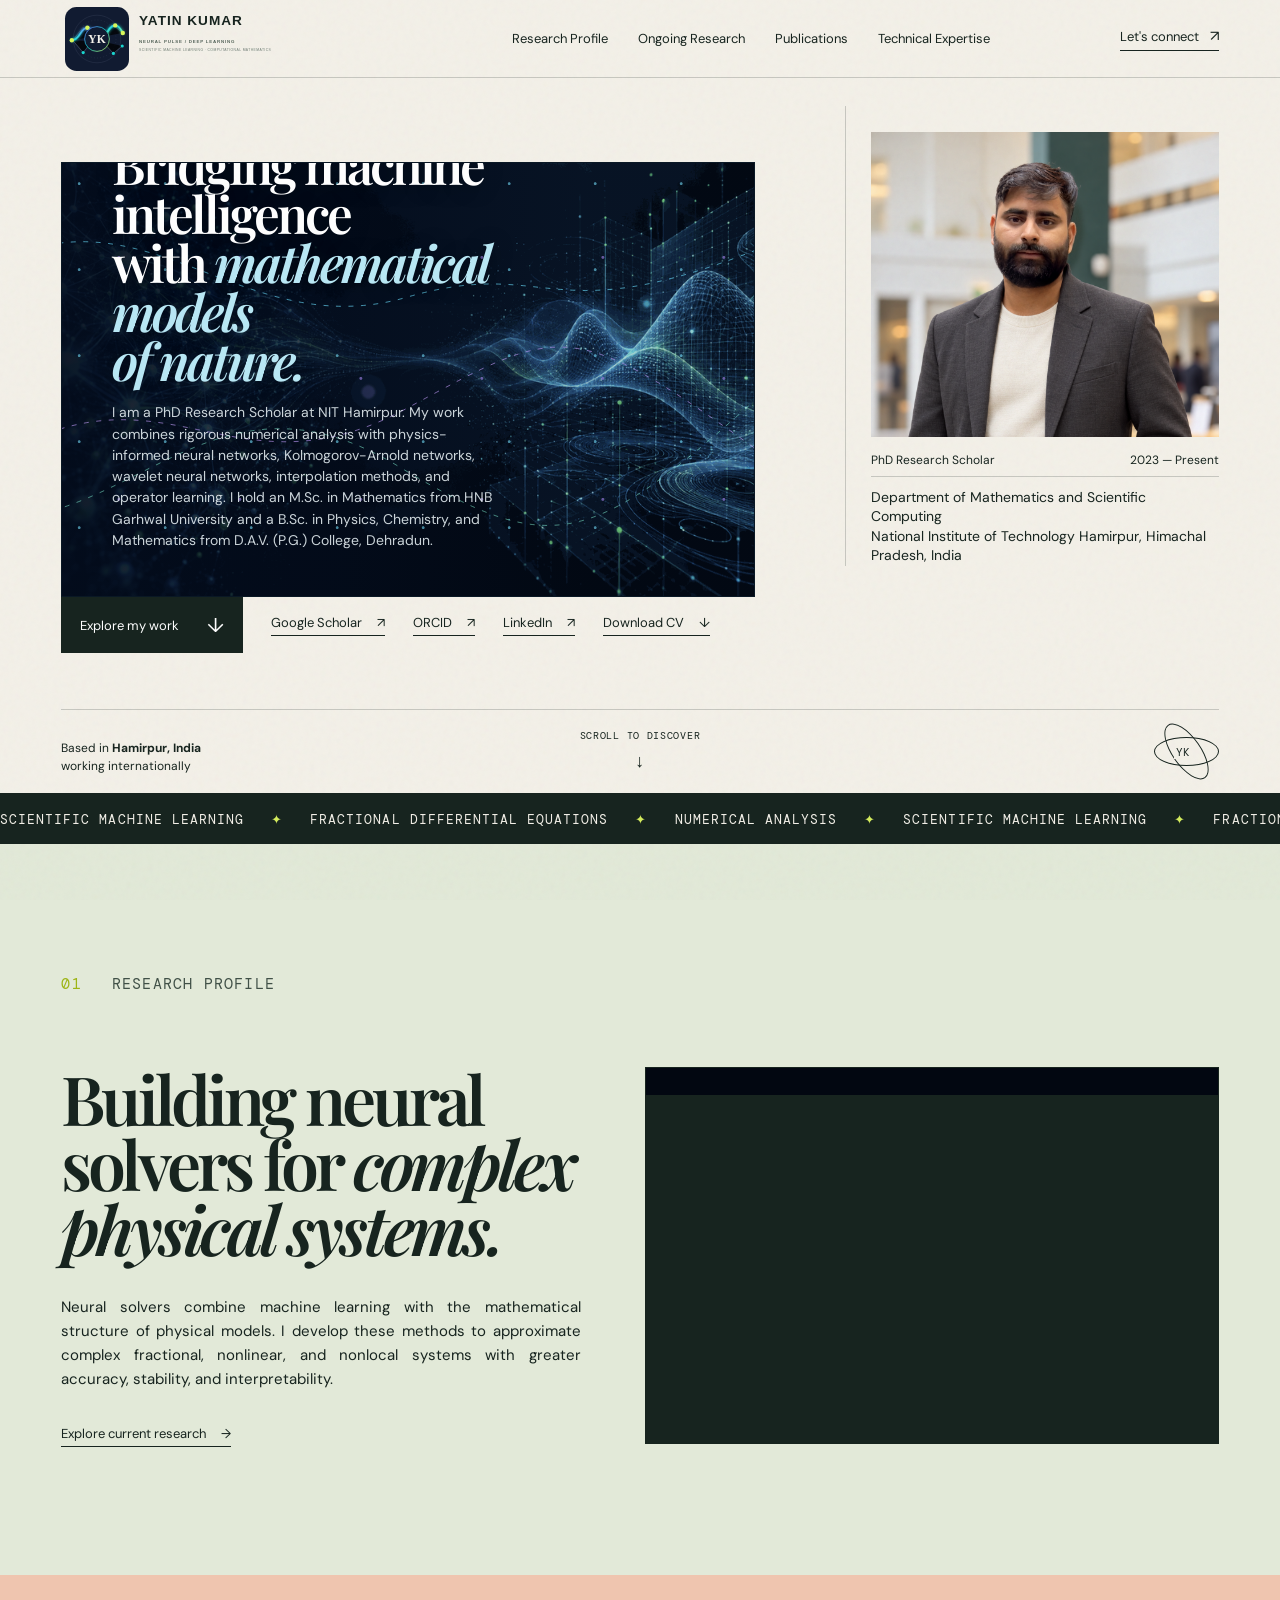
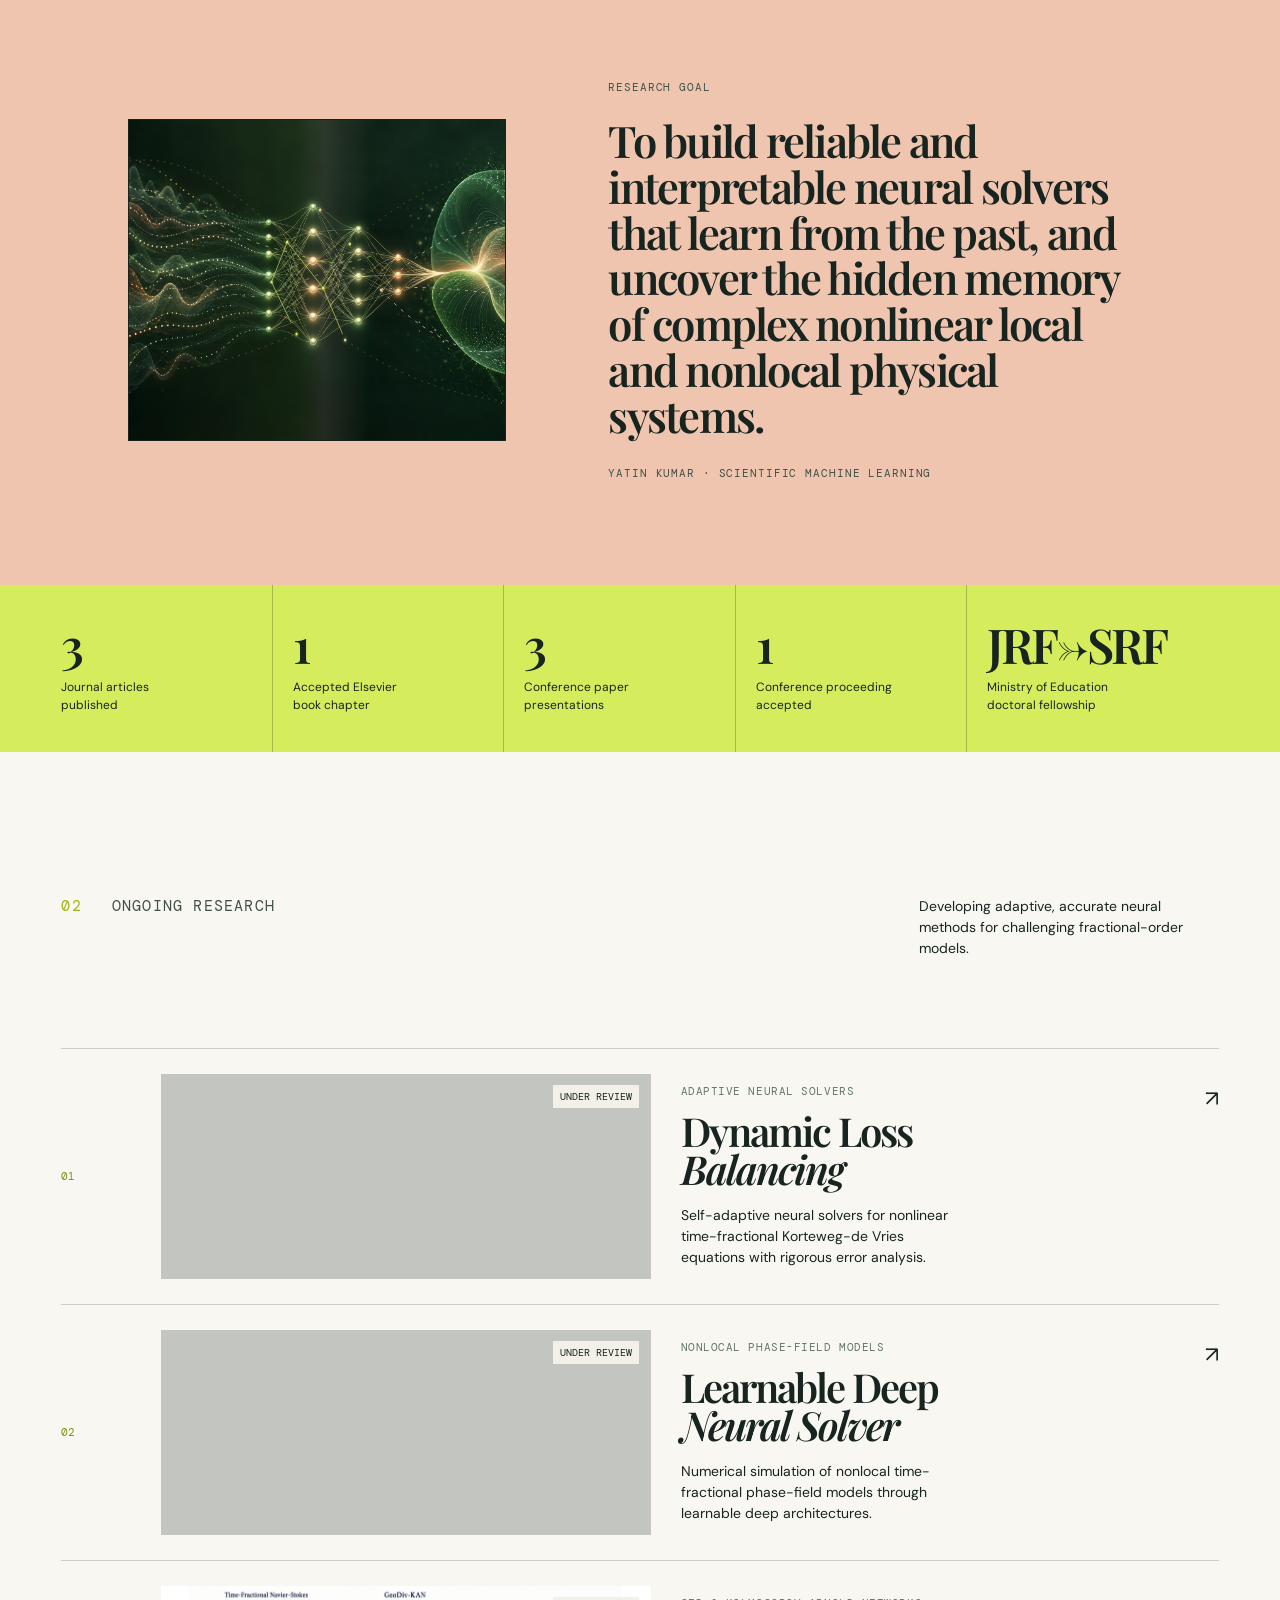
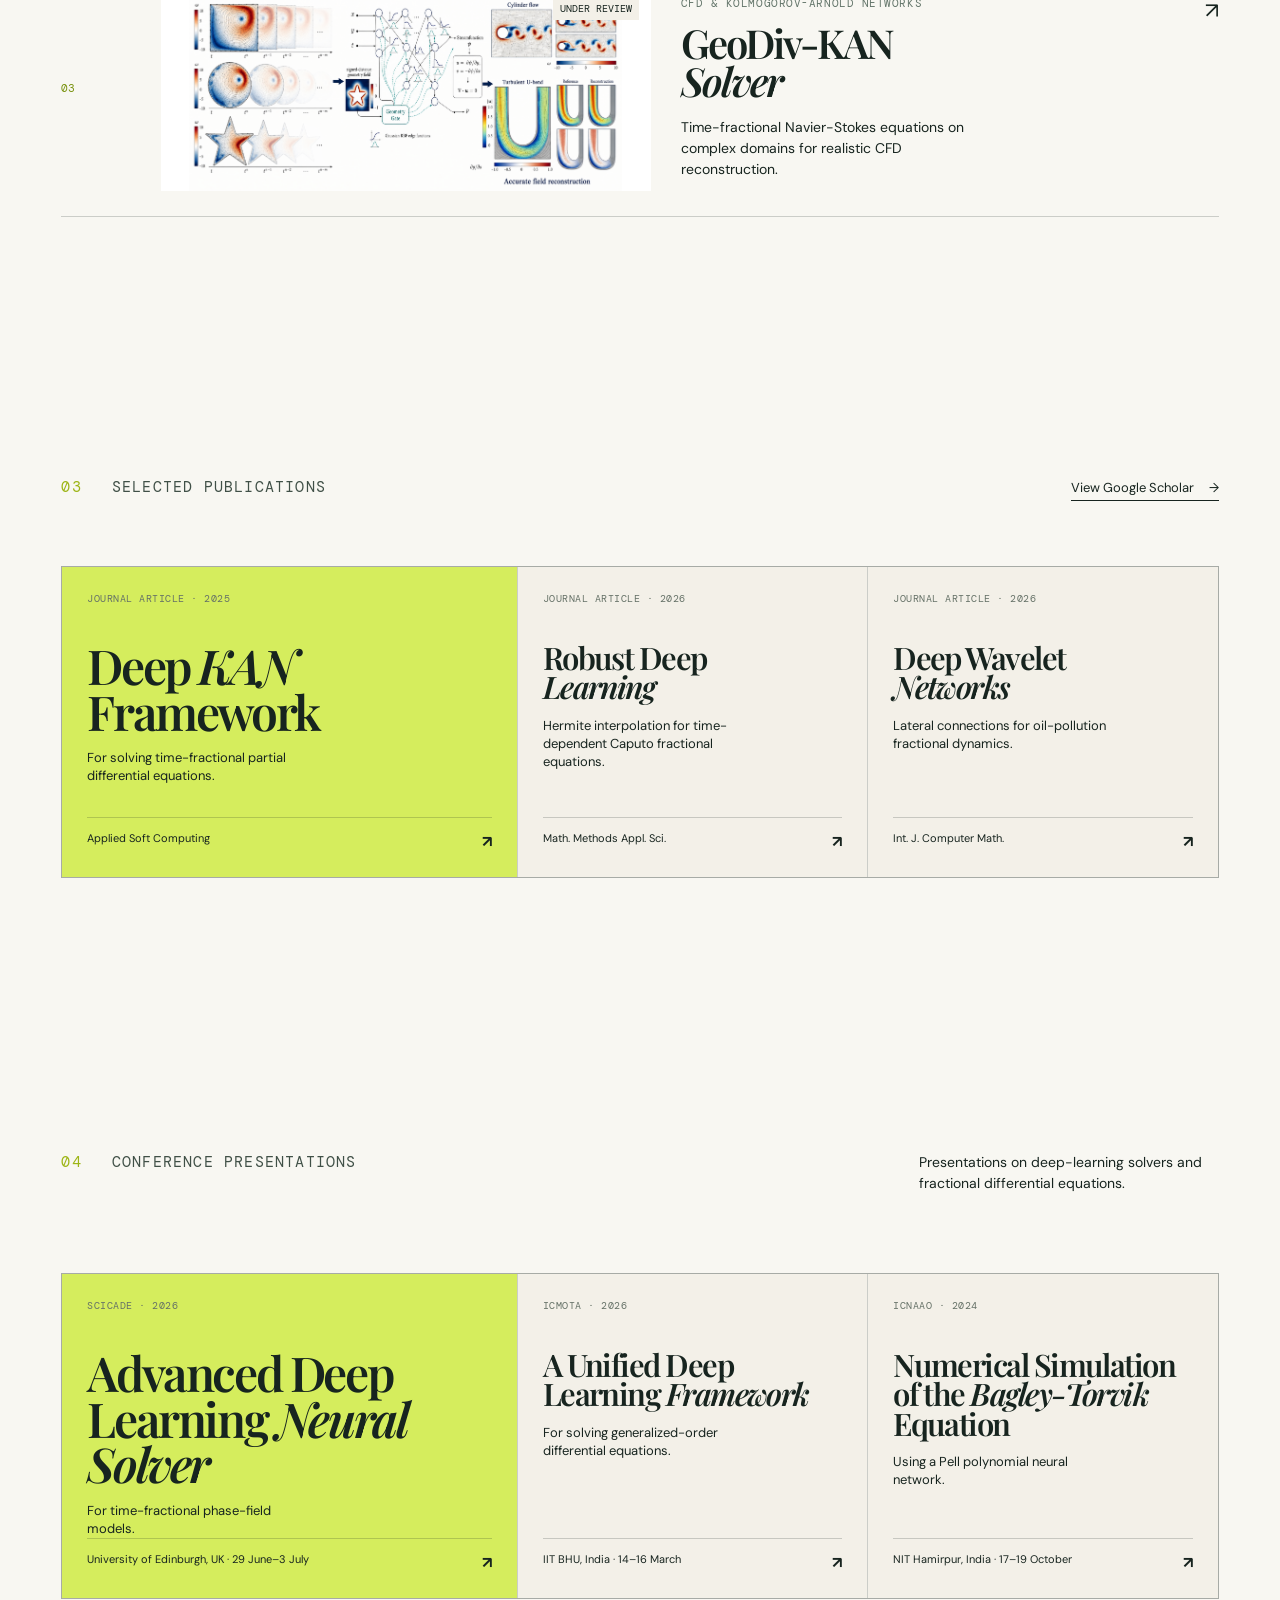
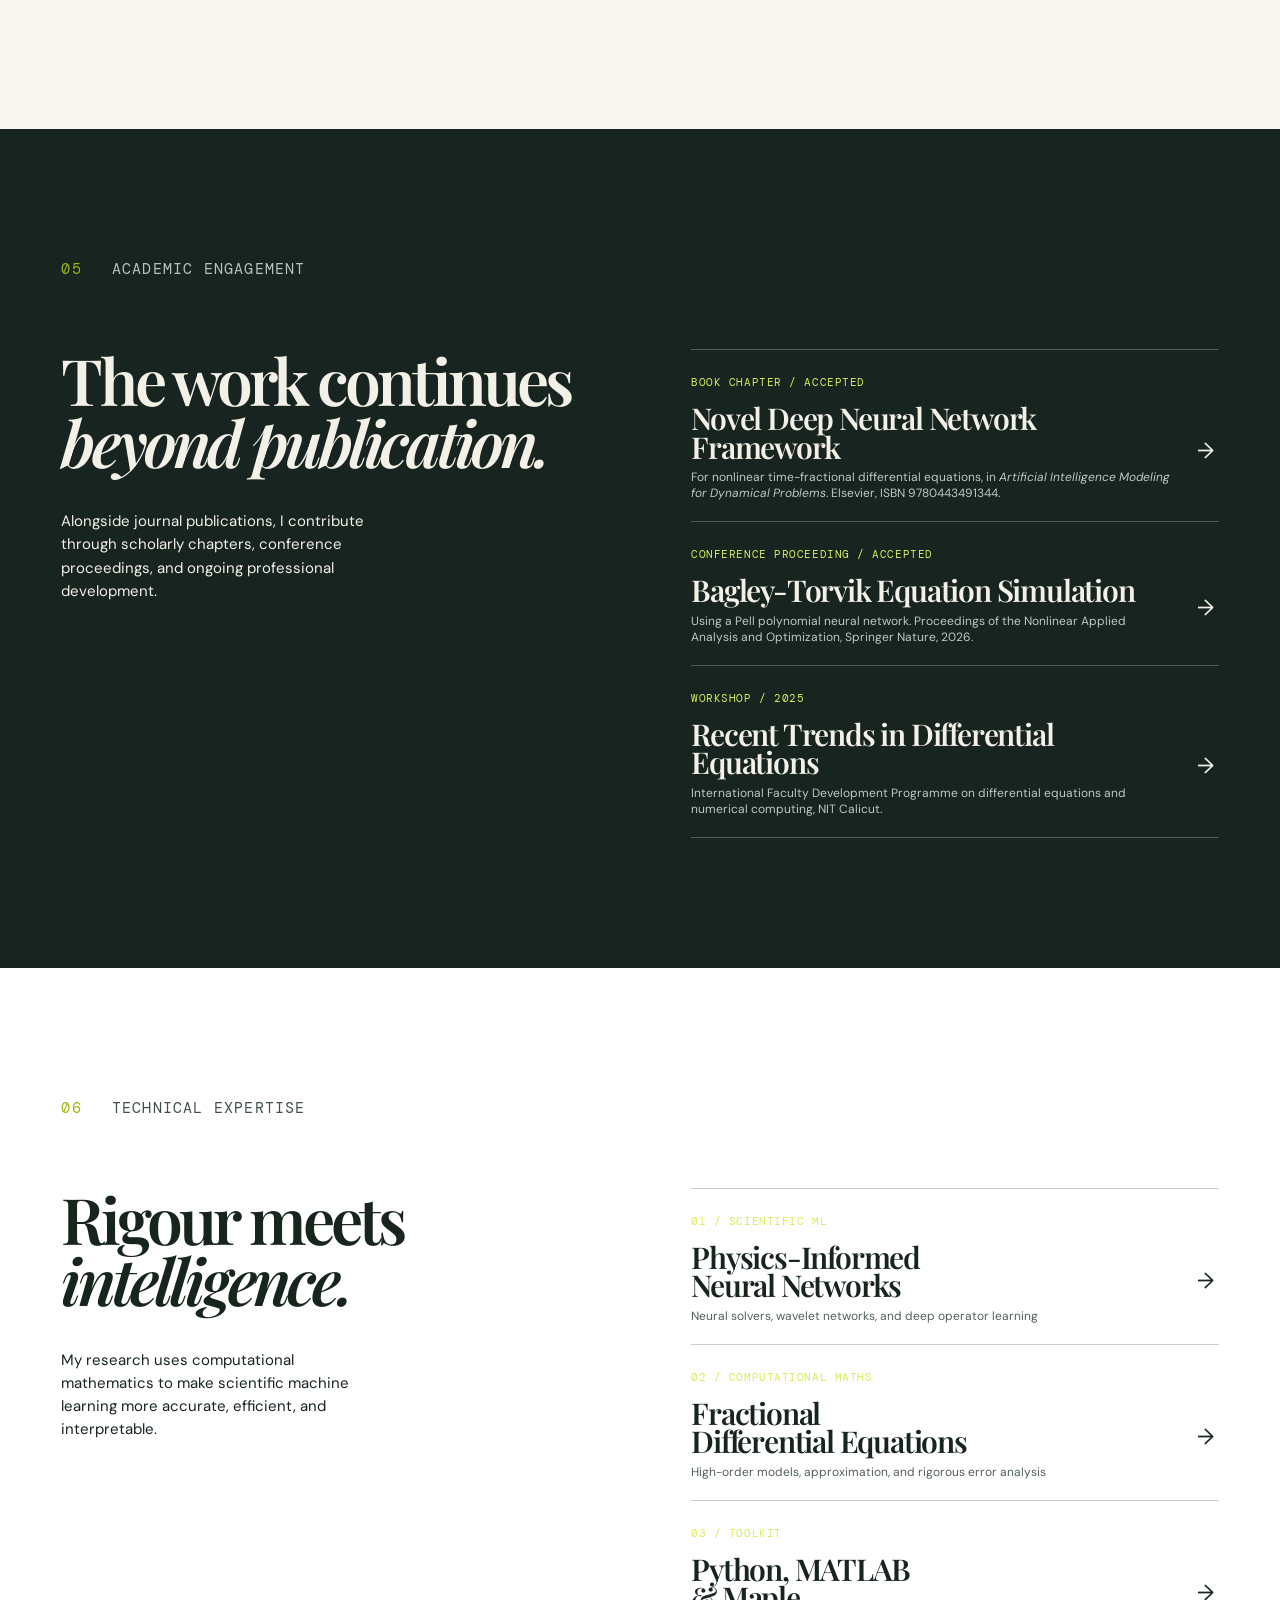
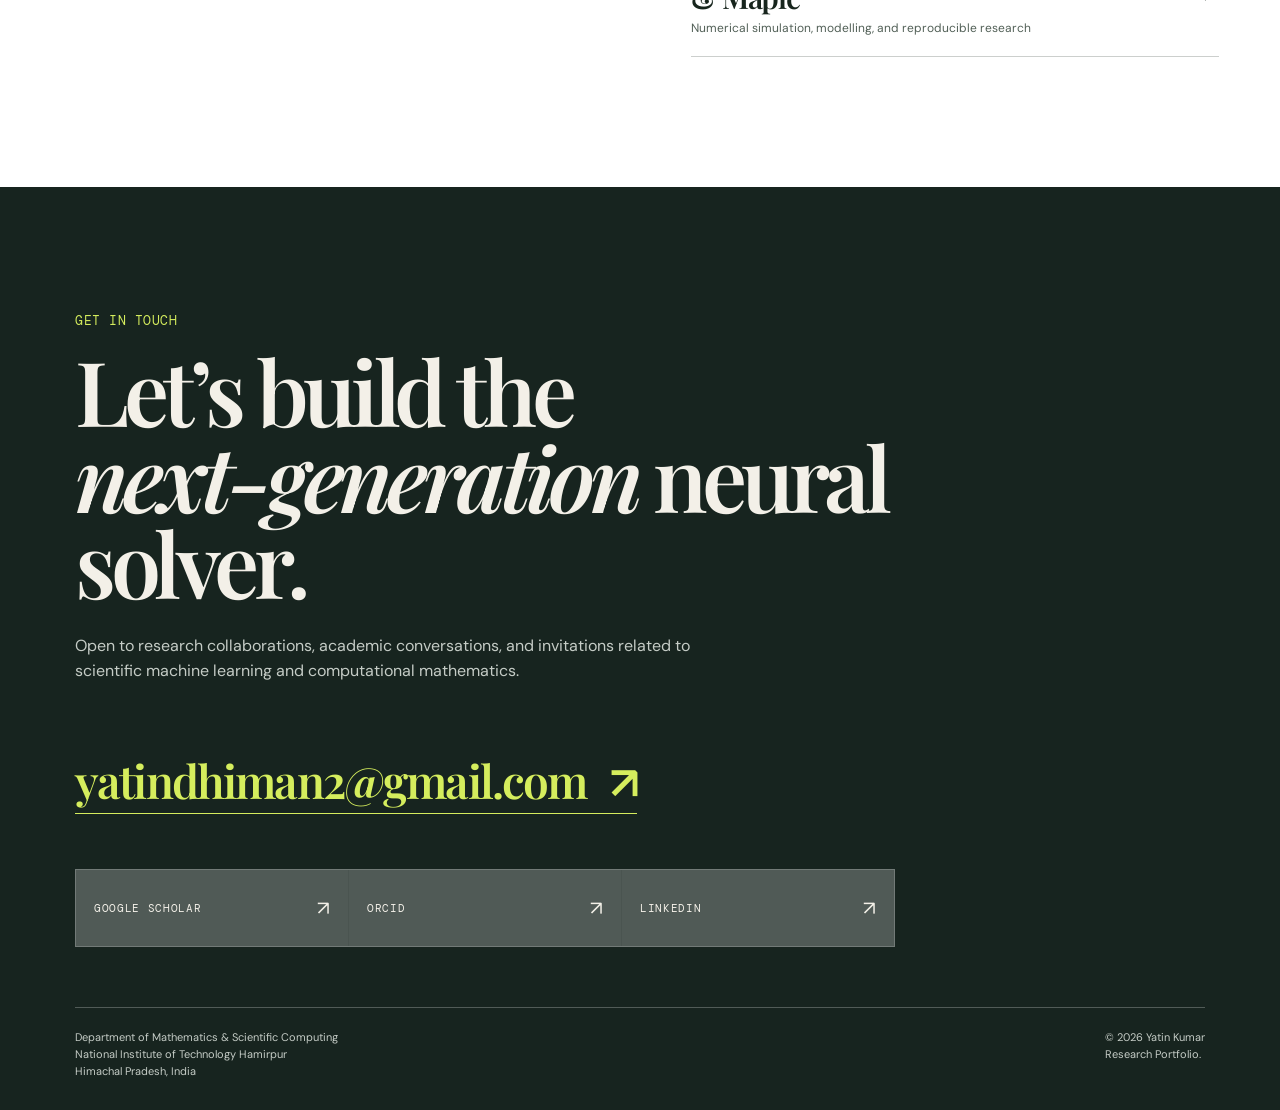
==== commit 0bebde1f: "Restore original hero introduction" ====
--- a/index.html
+++ b/index.html
@@ -163,9 +163,9 @@
                 <path d="M-30 486 C144 444 258 288 486 420 S766 532 1028 306" />
               </svg>
               <div class="animation-copy">
-                <p class="kicker">Yatin Kumar · NIT Hamirpur</p>
-                <h1>From neural signals<br />to <em>scientific insight.</em></h1>
-                <p>PhD Research Scholar developing reliable learning methods for complex physical systems.</p>
+                <p class="kicker">Yatin Kumar</p>
+                <h1>Bridging machine intelligence<br />with <em>mathematical models<br />of nature.</em></h1>
+                <p>I am a PhD Research Scholar at NIT Hamirpur. My work combines rigorous numerical analysis with physics-informed neural networks, Kolmogorov-Arnold networks, wavelet neural networks, interpolation methods, and operator learning. I hold an M.Sc. in Mathematics from HNB Garhwal University and a B.Sc. in Physics, Chemistry, and Mathematics from D.A.V. (P.G.) College, Dehradun.</p>
               </div>
             </div>
             <div class="hero-actions" style="flex-wrap: wrap;">
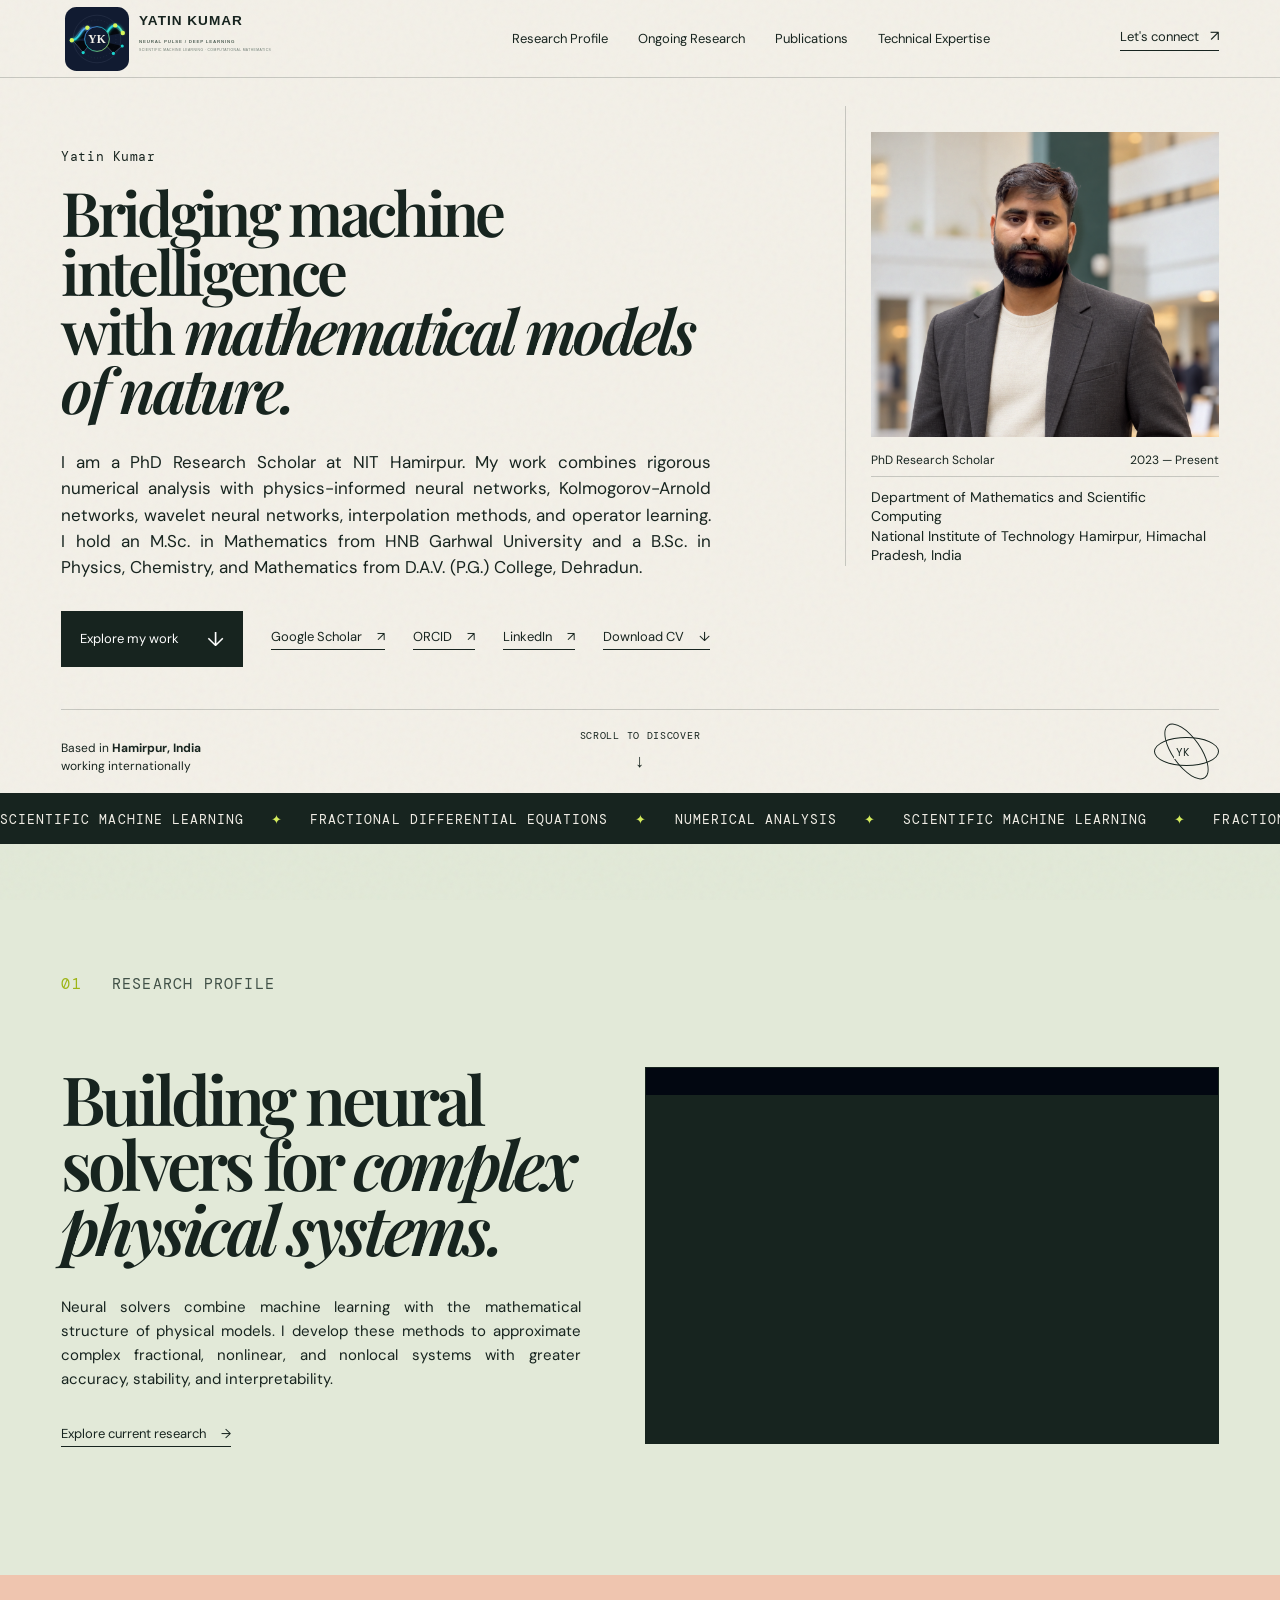
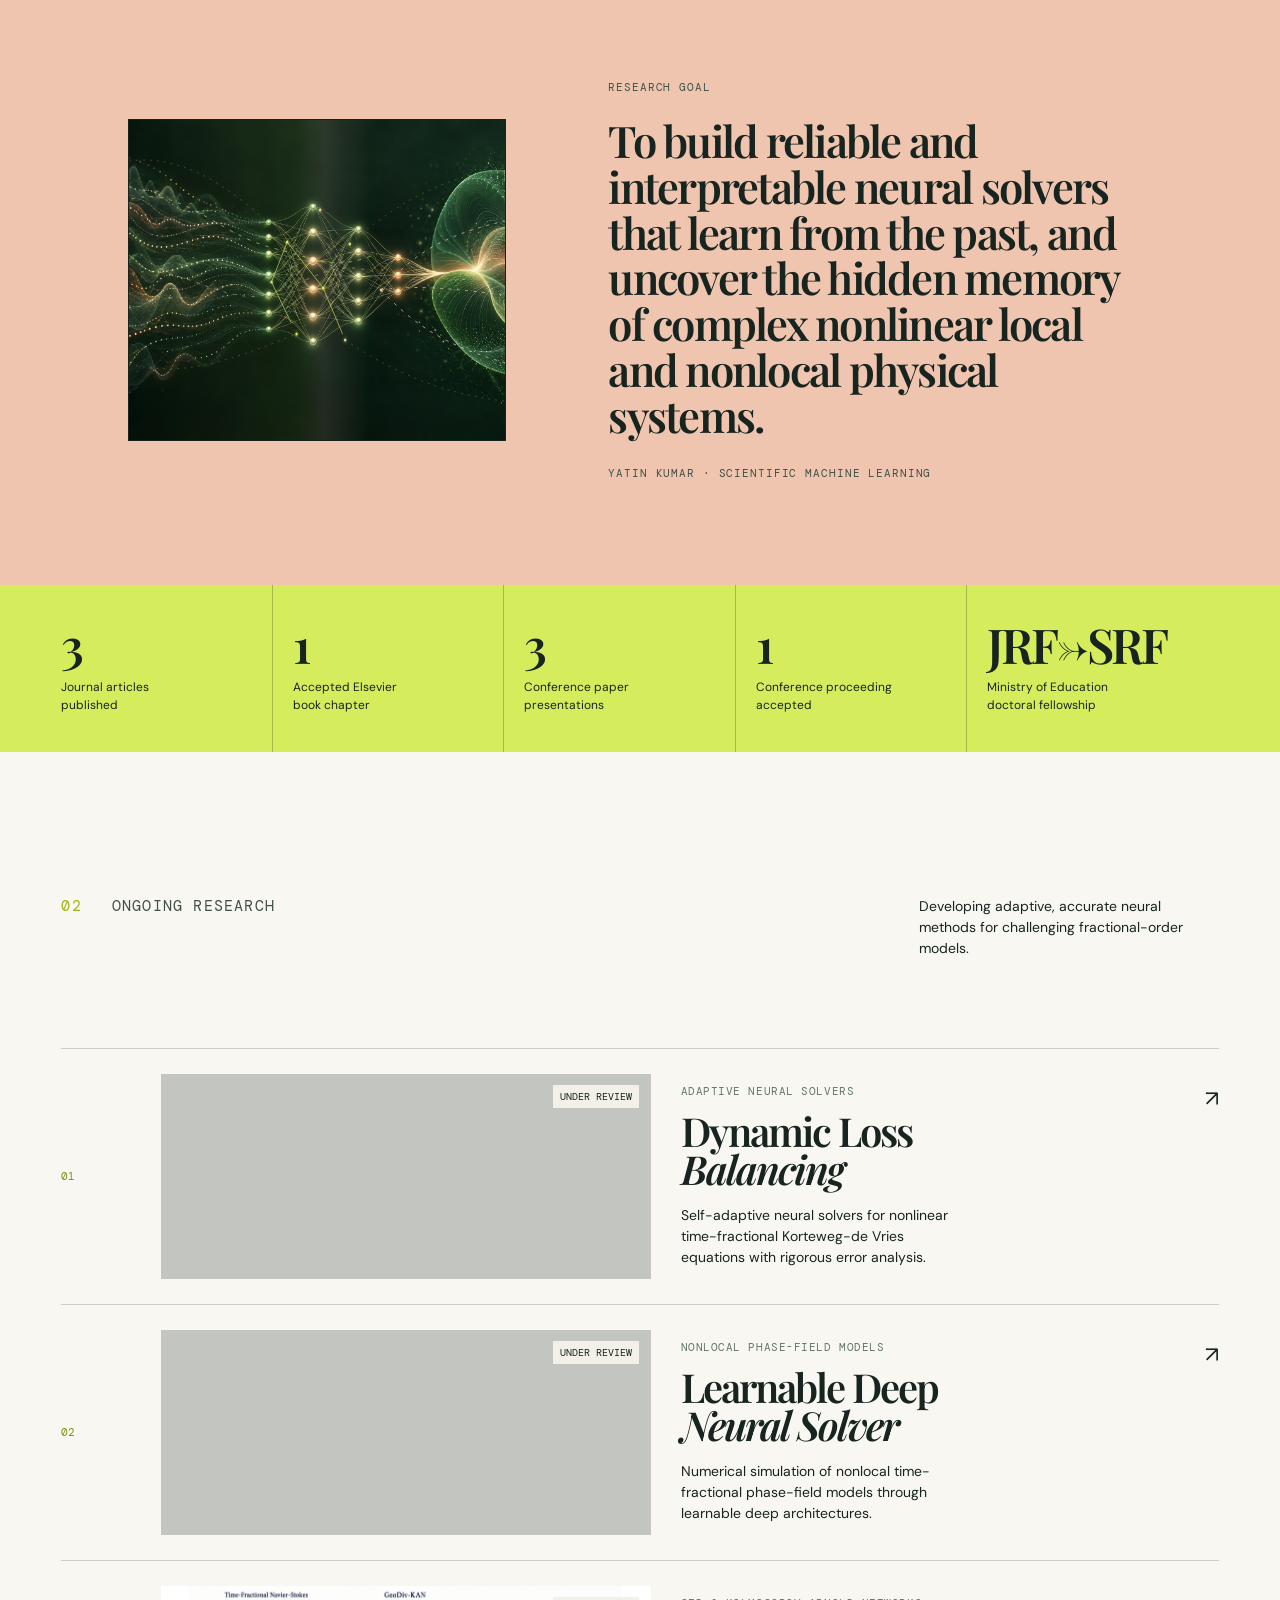
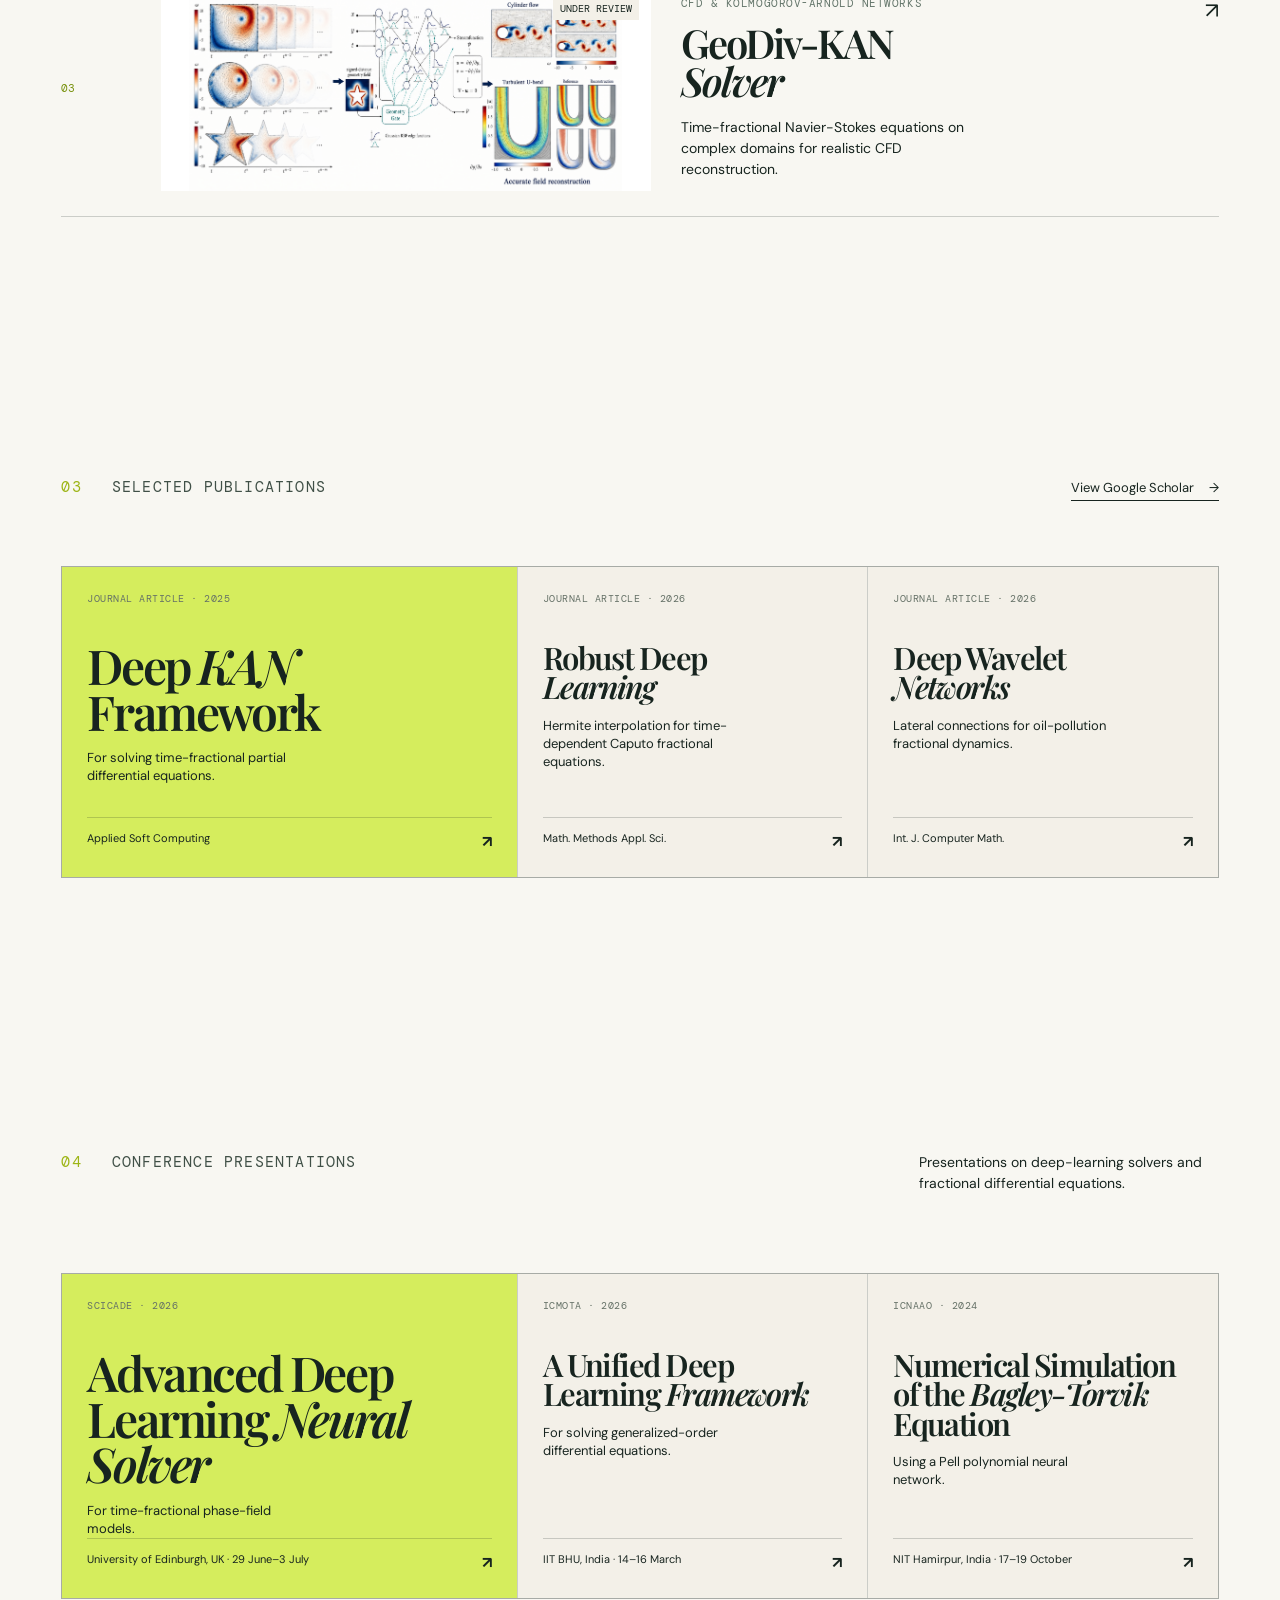
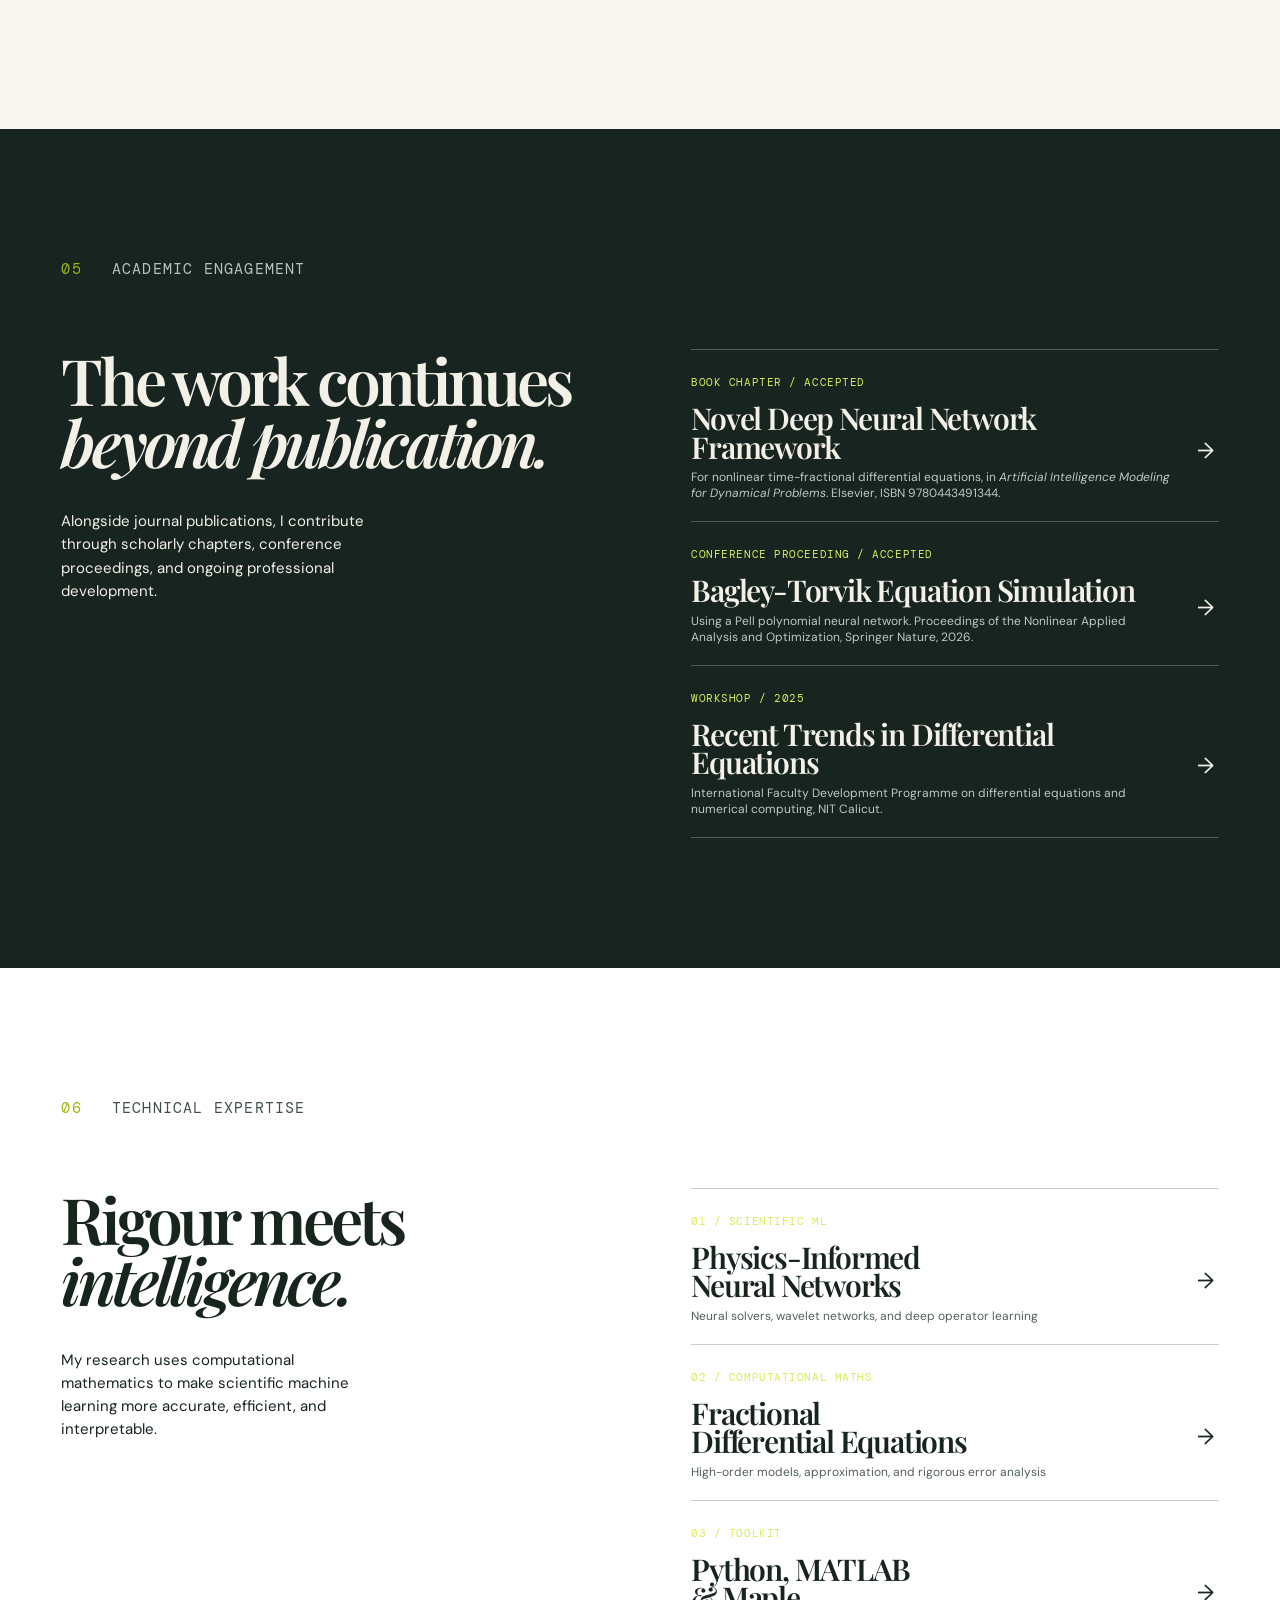
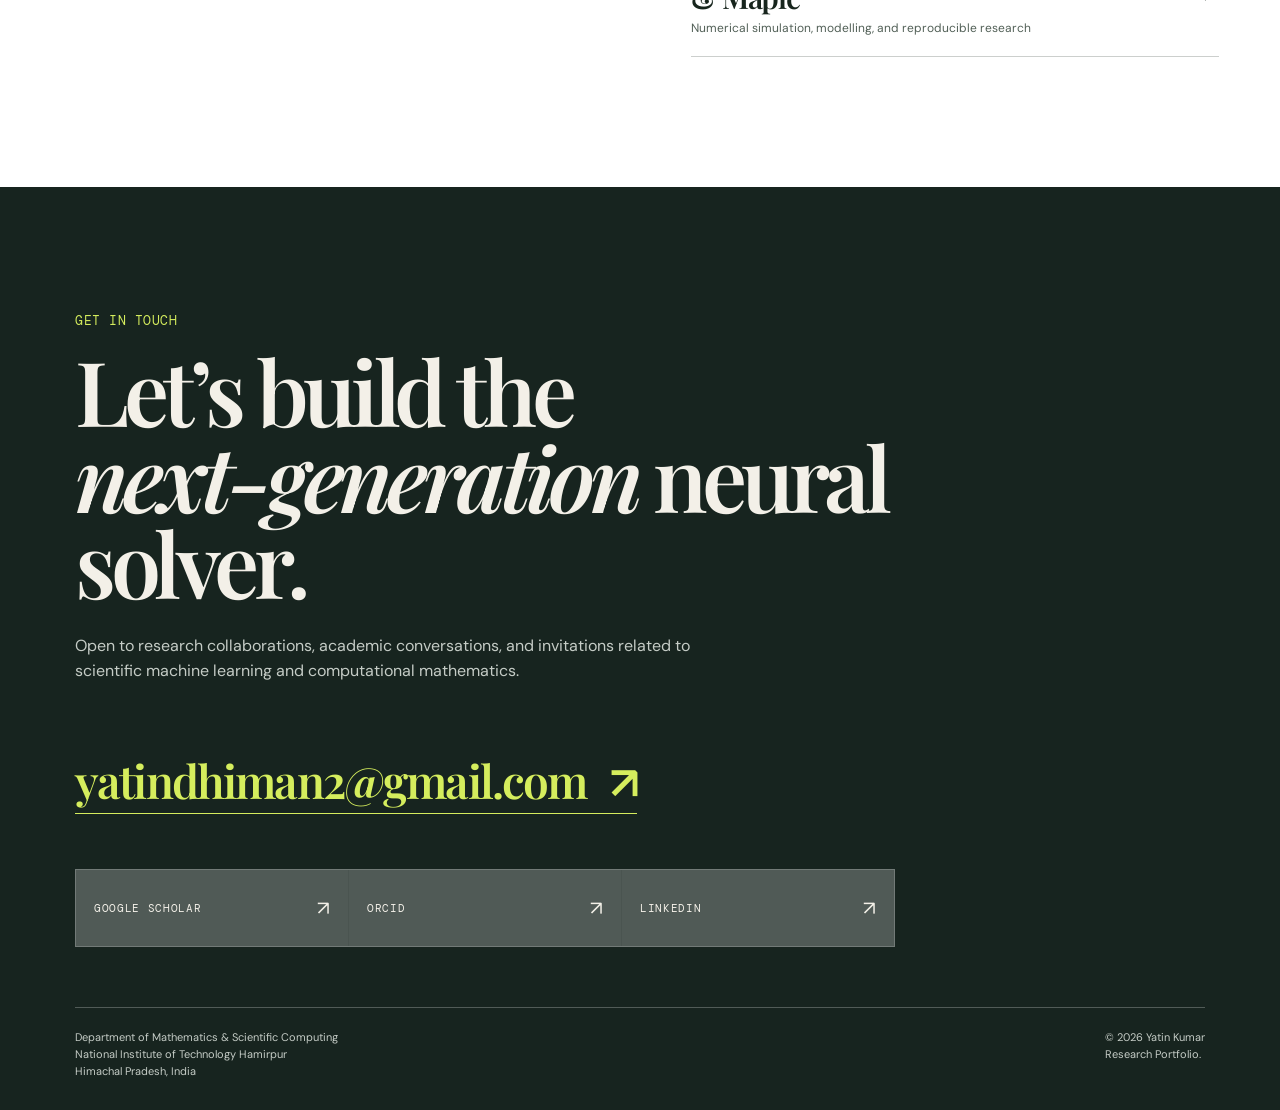
==== commit b9c4b69e: "Restore original text hero layout" ====
--- a/index.html
+++ b/index.html
@@ -155,19 +155,9 @@
       <section class="hero">
         <div class="hero-grid">
           <div class="hero-copy reveal">
-            <div class="hero-research-animation" role="img" aria-label="Animated visualization of neural signals evolving into a fractional-wave solver field">
-              <img class="solver-scene" src="assets/neural-solver-flow.gif" alt="" aria-hidden="true" />
-              <svg class="neural-streams" viewBox="0 0 1000 600" preserveAspectRatio="none" aria-hidden="true">
-                <path d="M-40 118 C150 68 282 246 498 186 S700 244 1040 106" />
-                <path d="M-20 374 C174 306 272 457 498 340 S734 210 1020 408" />
-                <path d="M-30 486 C144 444 258 288 486 420 S766 532 1028 306" />
-              </svg>
-              <div class="animation-copy">
-                <p class="kicker">Yatin Kumar</p>
-                <h1>Bridging machine intelligence<br />with <em>mathematical models<br />of nature.</em></h1>
-                <p>I am a PhD Research Scholar at NIT Hamirpur. My work combines rigorous numerical analysis with physics-informed neural networks, Kolmogorov-Arnold networks, wavelet neural networks, interpolation methods, and operator learning. I hold an M.Sc. in Mathematics from HNB Garhwal University and a B.Sc. in Physics, Chemistry, and Mathematics from D.A.V. (P.G.) College, Dehradun.</p>
-              </div>
-            </div>
+            <p class="kicker">Yatin Kumar</p>
+            <h1>Bridging machine intelligence<br />with <em>mathematical models<br />of nature.</em></h1>
+            <p class="intro">I am a PhD Research Scholar at NIT Hamirpur. My work combines rigorous numerical analysis with physics-informed neural networks, Kolmogorov-Arnold networks, wavelet neural networks, interpolation methods, and operator learning. I hold an M.Sc. in Mathematics from HNB Garhwal University and a B.Sc. in Physics, Chemistry, and Mathematics from D.A.V. (P.G.) College, Dehradun.</p>
             <div class="hero-actions" style="flex-wrap: wrap;">
               <a class="button button-dark" href="#research">Explore my work <span>↓</span></a>
               <a class="text-link" href="https://scholar.google.com/citations?user=PbJLoMIAAAAJ&amp;hl=en" target="_blank" rel="noreferrer">Google Scholar <span>↗</span></a>
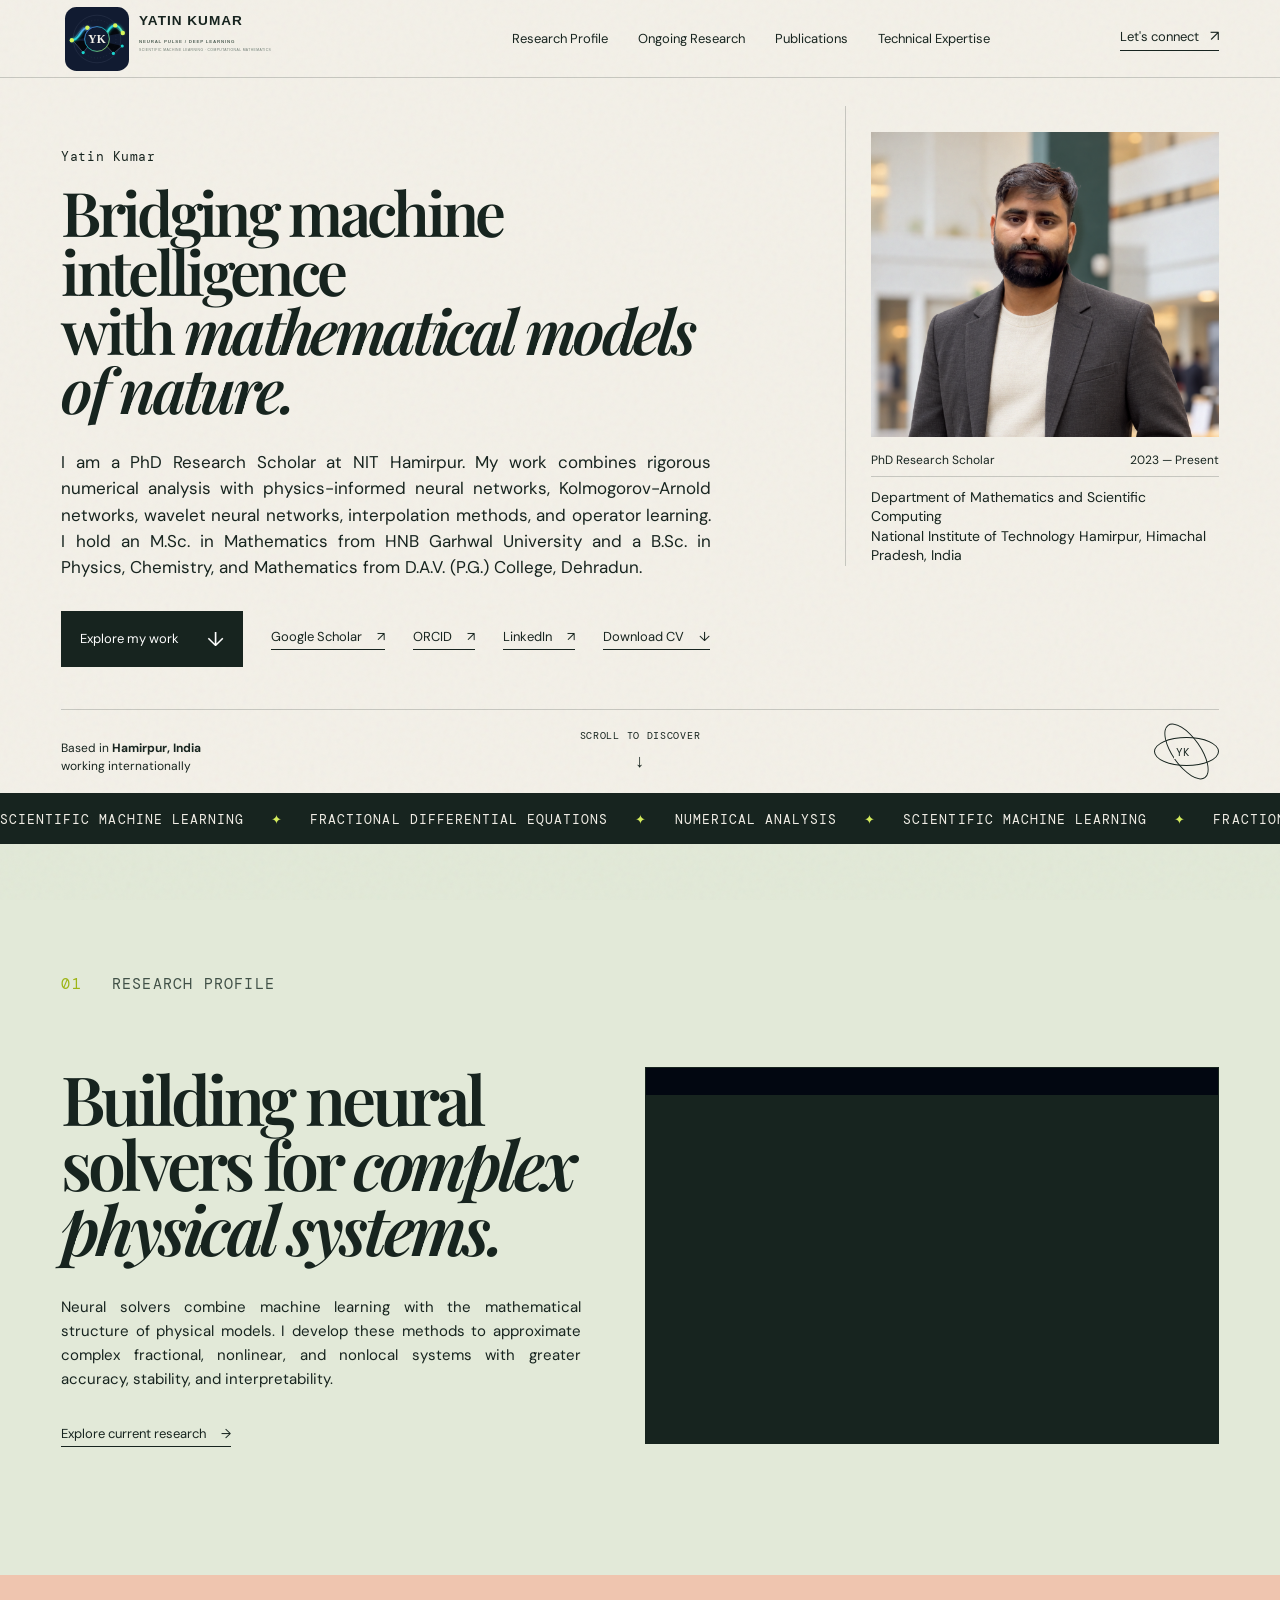
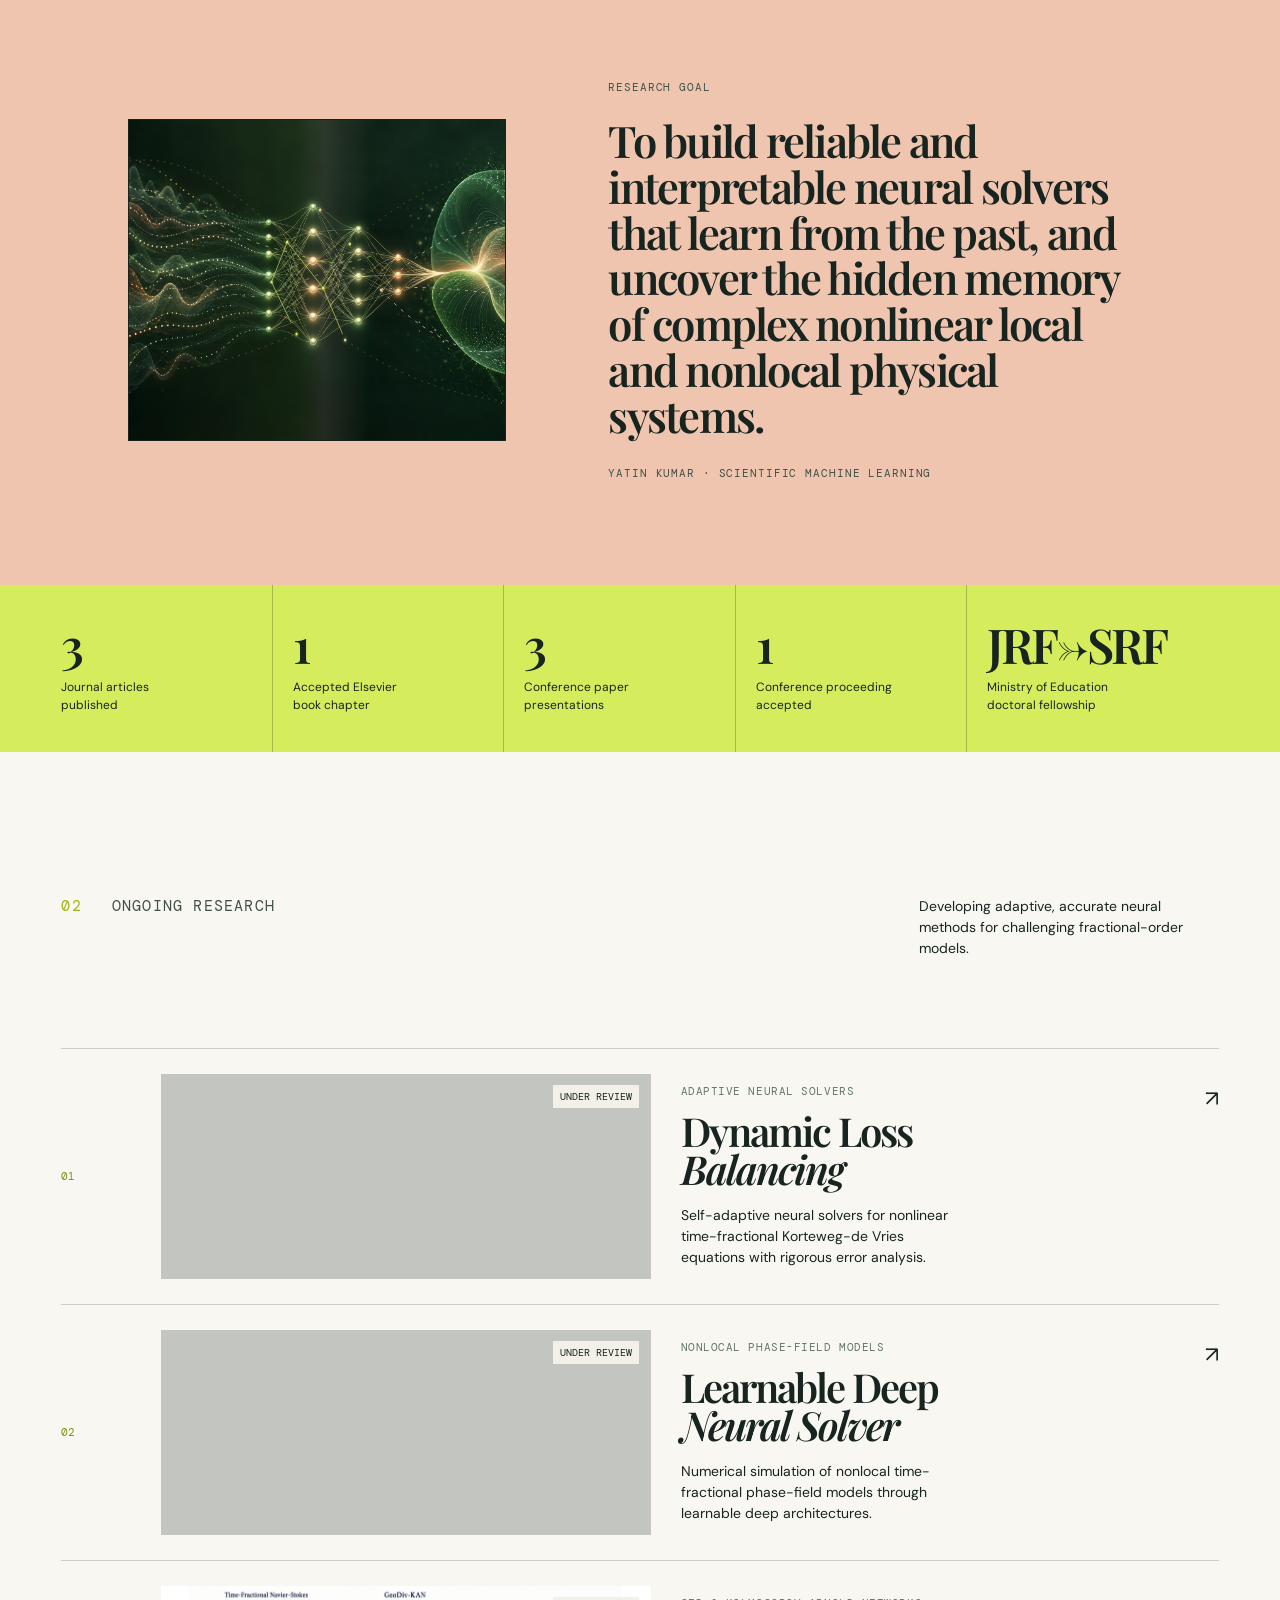
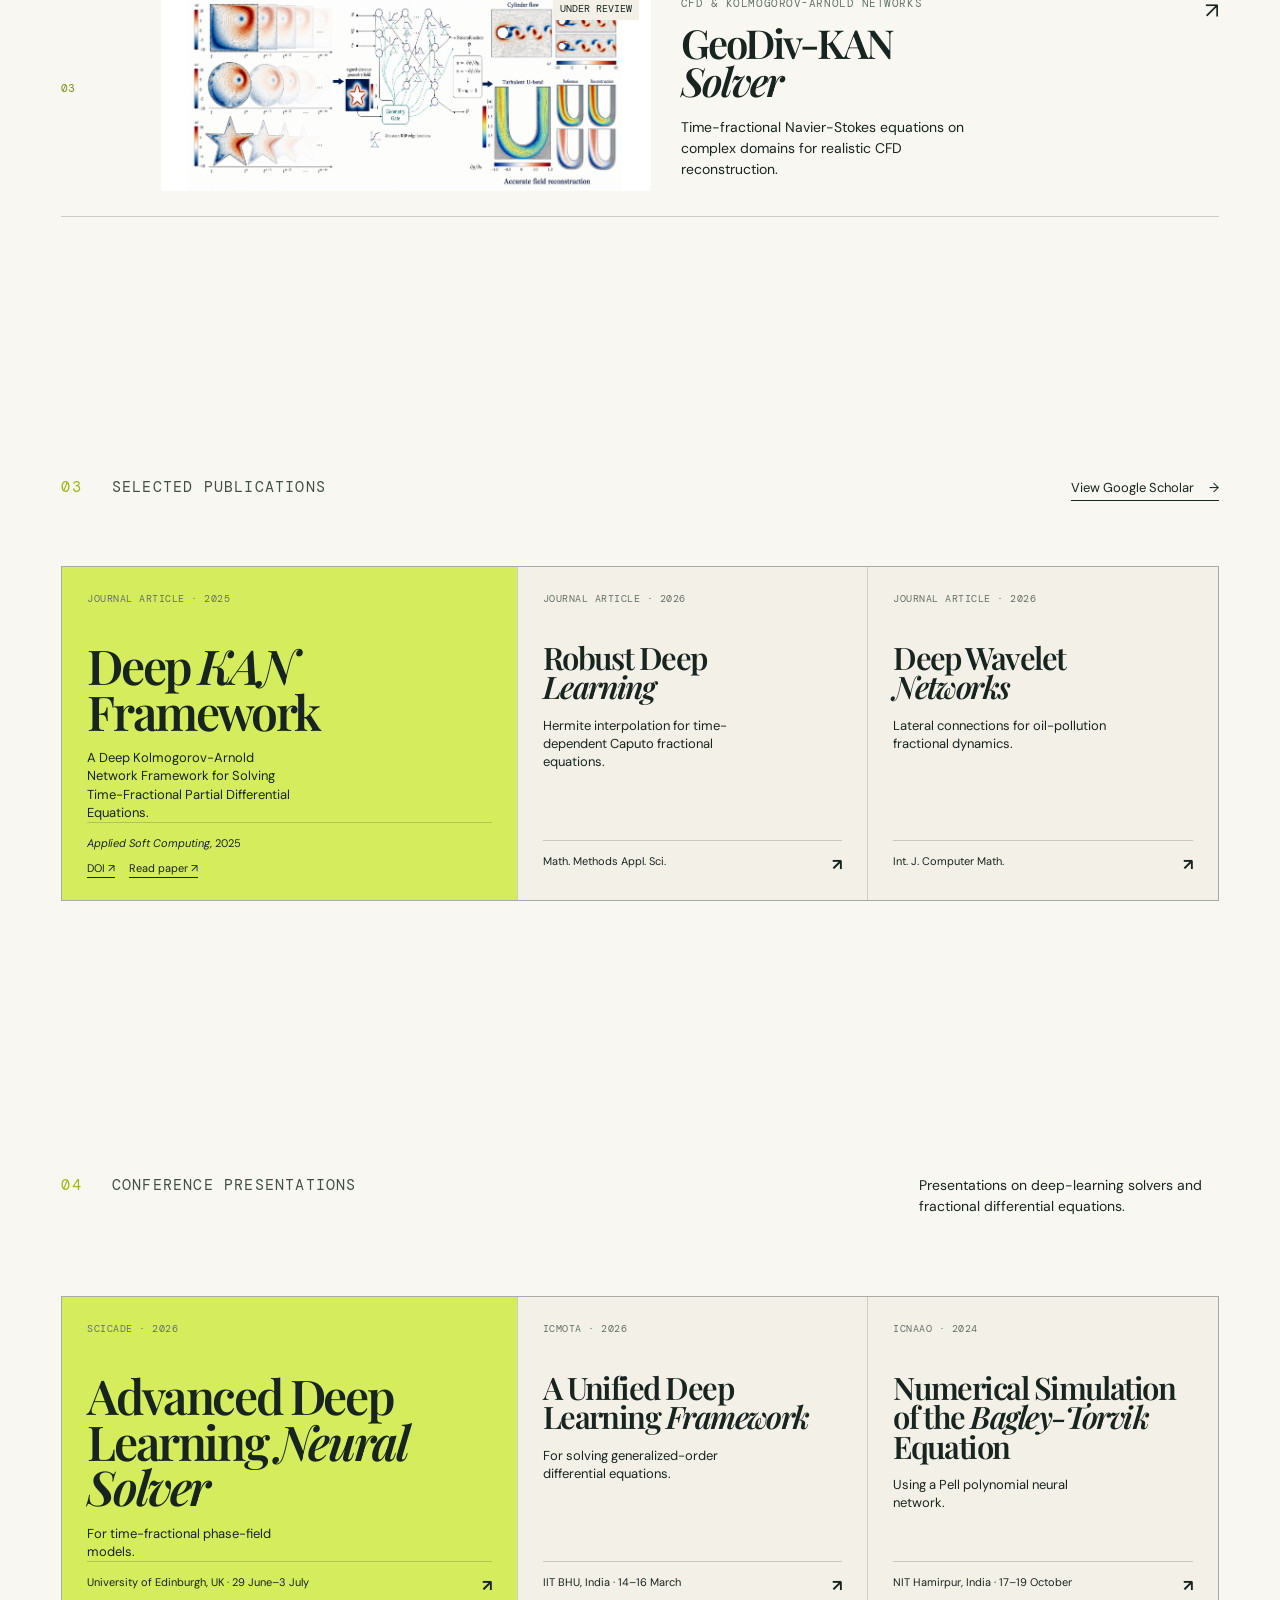
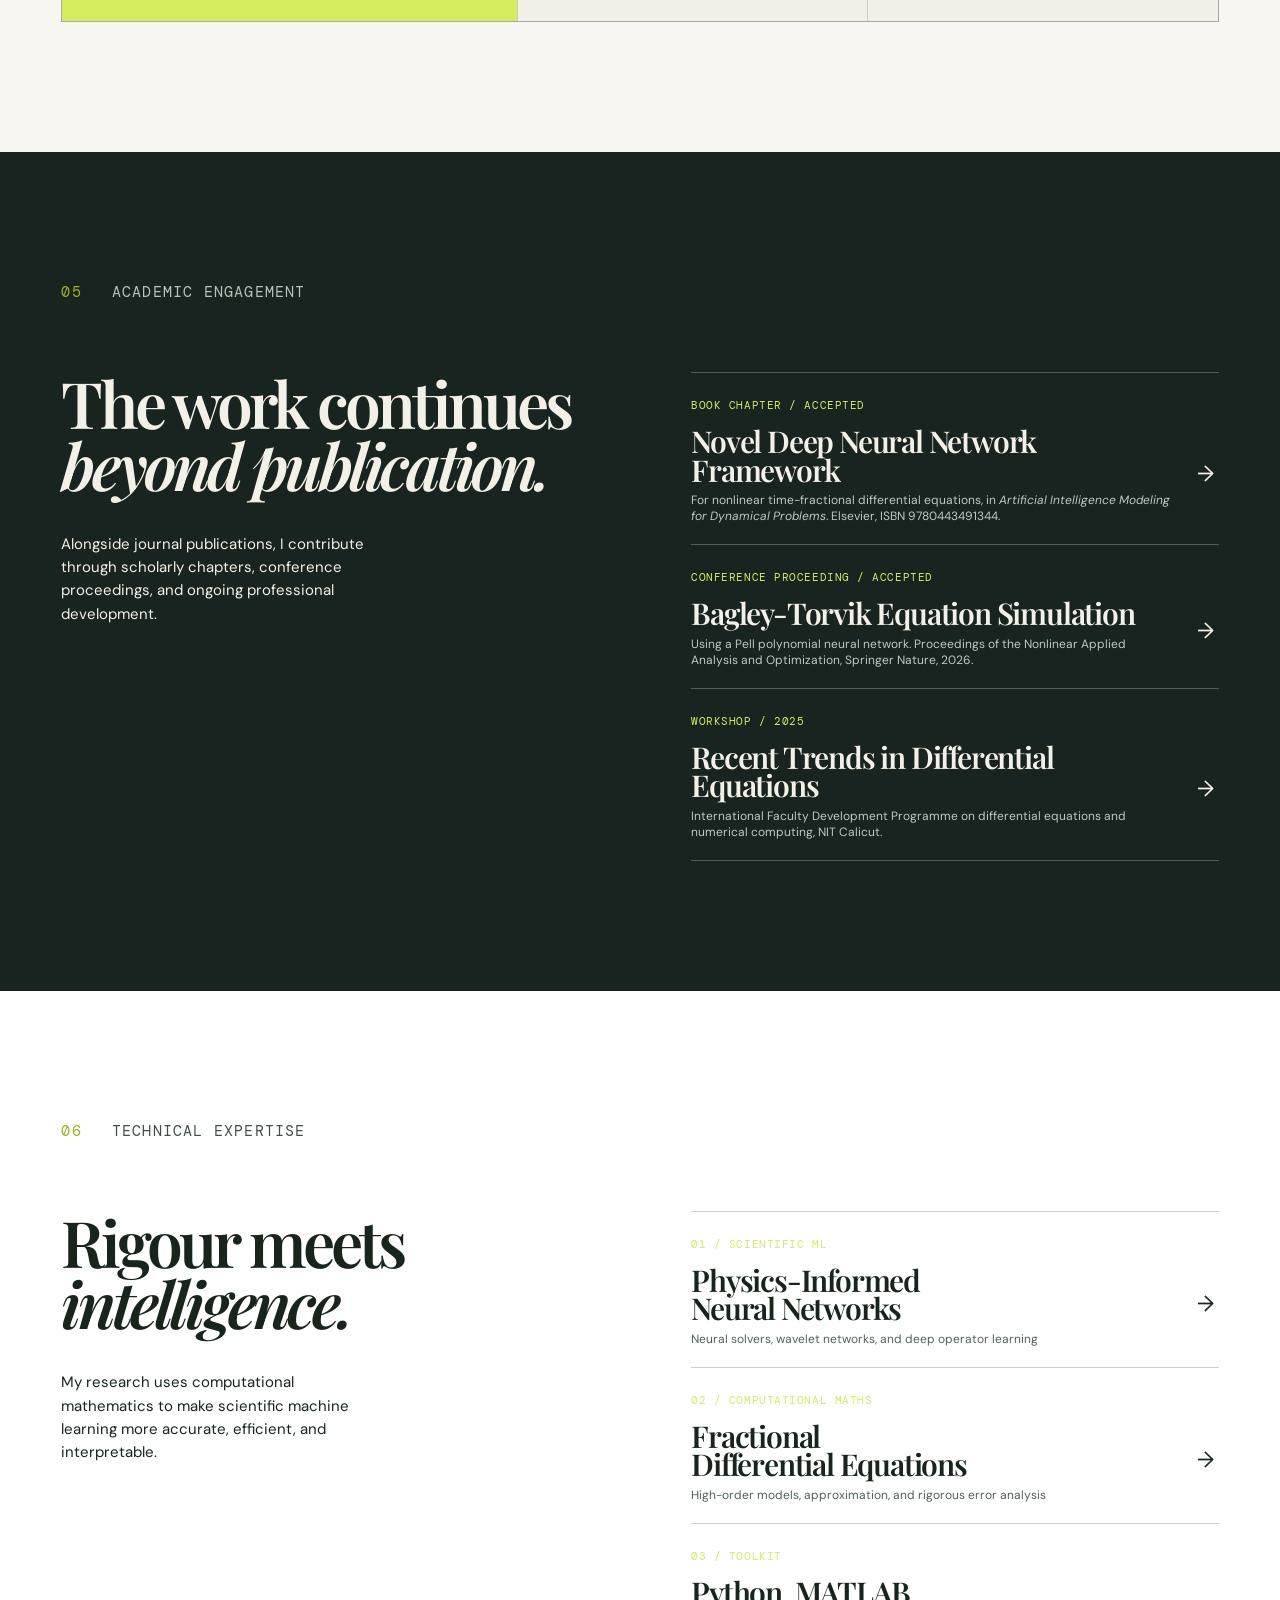
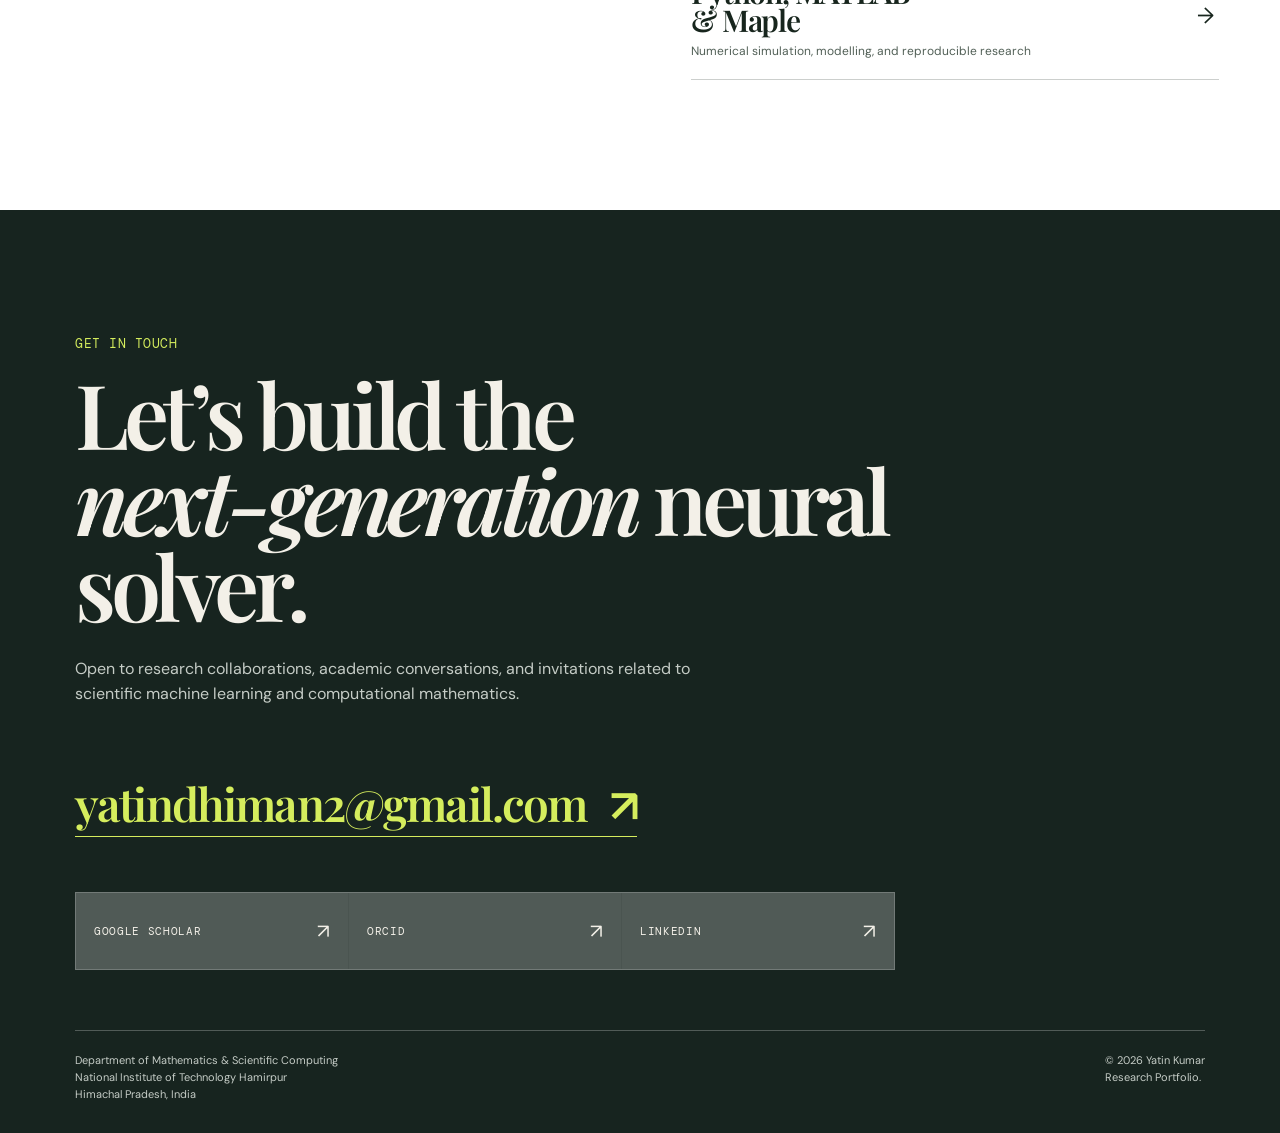
==== commit cd7bcf6c: "Add KAN article DOI and paper links" ====
--- a/index.html
+++ b/index.html
@@ -70,6 +70,10 @@
       .hero-copy .intro { max-width: 650px; }
       .hero h1 { max-width: 900px; font-size: clamp(42px, 4.8vw, 75px); }
       .intro, .profile-details p { text-align: justify; text-justify: inter-word; hyphens: auto; }
+      .publication-meta.publication-links { display: block; }
+      .publication-links .publication-source { display: block; margin-bottom: 11px; }
+      .publication-links a { margin-right: 14px; padding-bottom: 2px; color: inherit; font-size: 11px; text-decoration: none; border-bottom: 1px solid currentColor; }
+      .publication-links a:hover { color: #d5ed5d; }
       .profile-animation-panel { position: relative; aspect-ratio: 1026 / 674; min-height: 0; display: grid; place-items: center; padding: 0; background: #17241f; border: 1px solid rgba(23, 36, 31, .18); overflow: hidden; }
       .profile-animation-panel img { width: 100%; height: 100%; object-fit: cover; }
       .profile-animation-panel::before { content: ""; position: absolute; inset: 0 0 auto; z-index: 1; width: 100%; height: 7.2%; background: #020711; pointer-events: none; }
@@ -259,7 +263,7 @@
       <section class="writing section-pad" id="writing">
         <div class="section-top reveal"><div class="section-label"><span>03</span> SELECTED PUBLICATIONS</div><a class="arrow-link" href="https://scholar.google.com/citations?user=PbJLoMIAAAAJ&amp;hl=en" target="_blank" rel="noreferrer">View Google Scholar <span>→</span></a></div>
         <div class="publication-grid">
-          <article class="publication featured reveal"><p>JOURNAL ARTICLE · 2025</p><h3>Deep <em>KAN</em><br />Framework</h3><span>For solving time-fractional partial differential equations.</span><div class="publication-meta">Applied Soft Computing <b>↗</b></div></article>
+    <article class="publication featured reveal"><p>JOURNAL ARTICLE · 2025</p><h3>Deep <em>KAN</em><br />Framework</h3><span>A Deep Kolmogorov-Arnold Network Framework for Solving Time-Fractional Partial Differential Equations.</span><div class="publication-meta publication-links"><span class="publication-source"><em>Applied Soft Computing</em>, 2025</span><a href="https://doi.org/10.1016/j.asoc.2025.114379" target="_blank" rel="noreferrer">DOI ↗</a><a href="https://doi.org/10.1016/j.asoc.2025.114379" target="_blank" rel="noreferrer">Read paper ↗</a></div></article>
           <article class="publication reveal"><p>JOURNAL ARTICLE · 2026</p><h3>Robust Deep<br /><em>Learning</em></h3><span>Hermite interpolation for time-dependent Caputo fractional equations.</span><div class="publication-meta">Math. Methods Appl. Sci. <b>↗</b></div></article>
           <article class="publication reveal"><p>JOURNAL ARTICLE · 2026</p><h3>Deep Wavelet<br /><em>Networks</em></h3><span>Lateral connections for oil-pollution fractional dynamics.</span><div class="publication-meta">Int. J. Computer Math. <b>↗</b></div></article>
         </div>
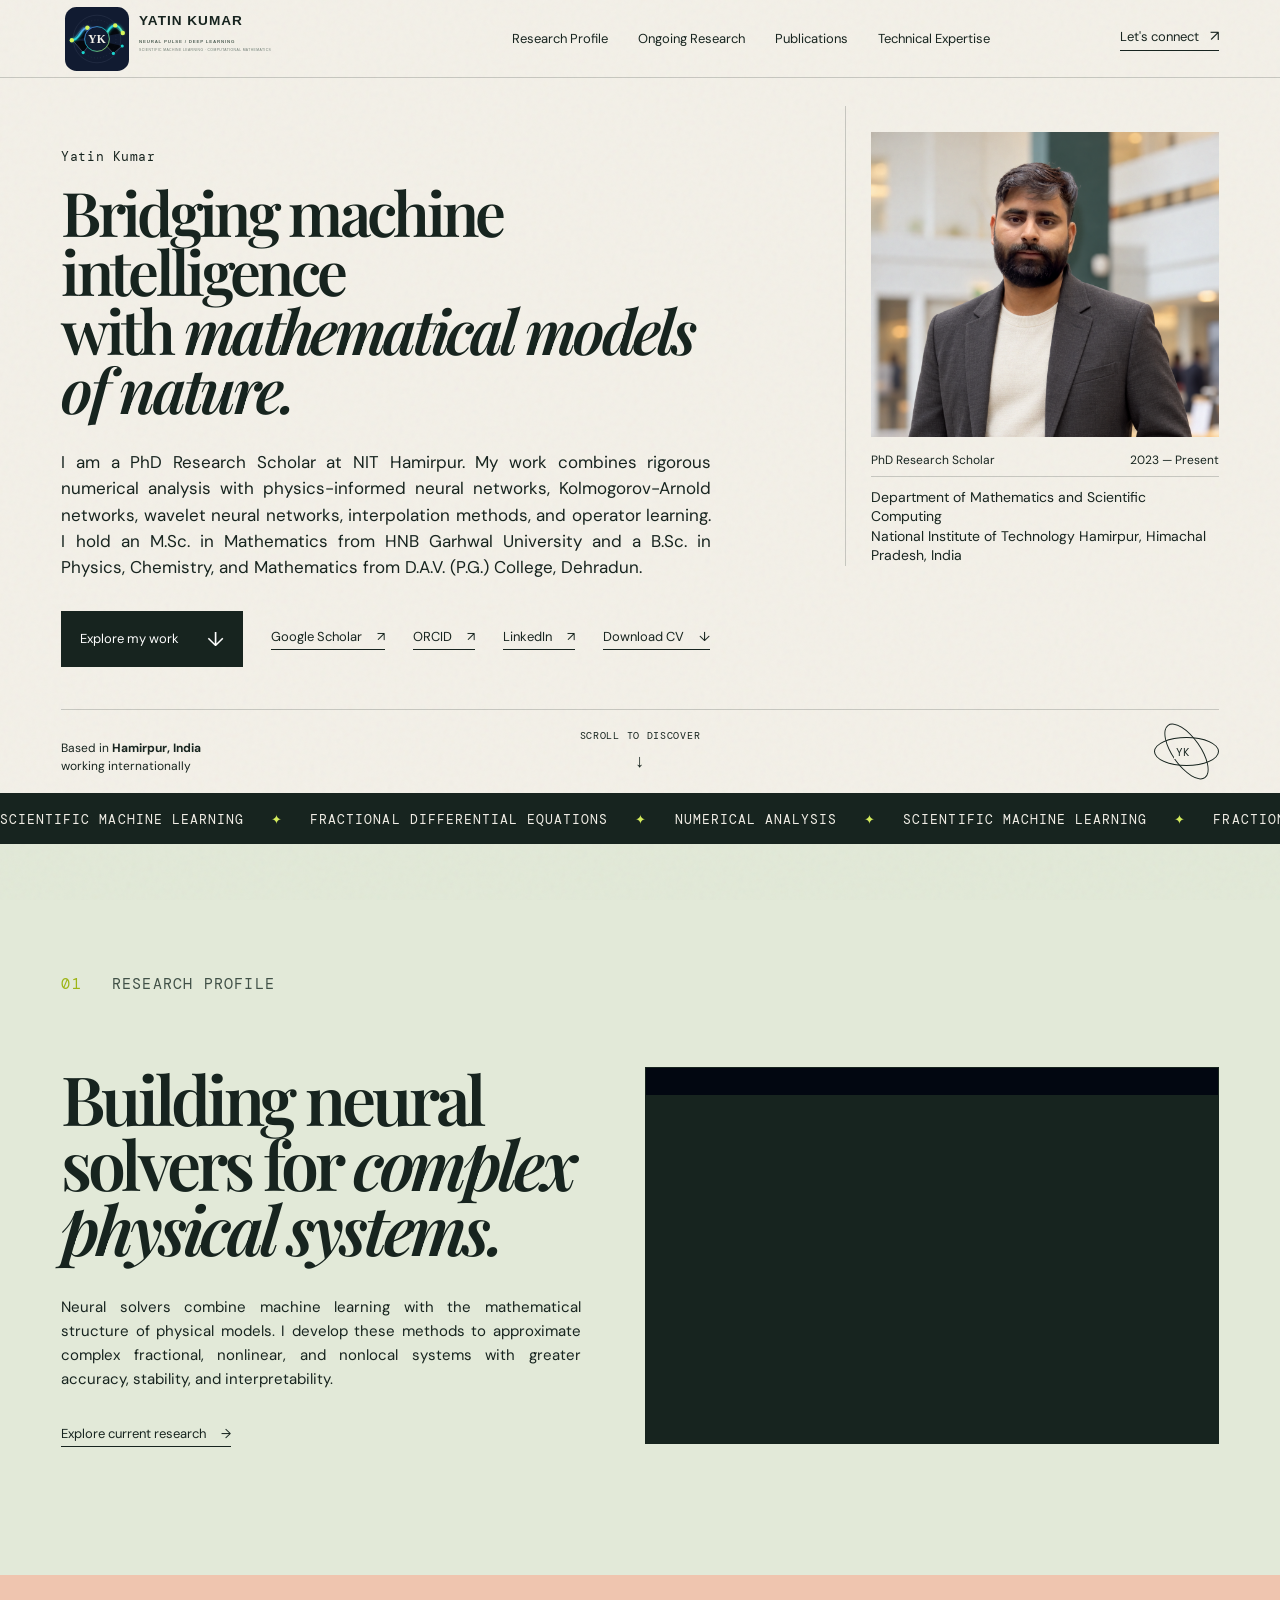
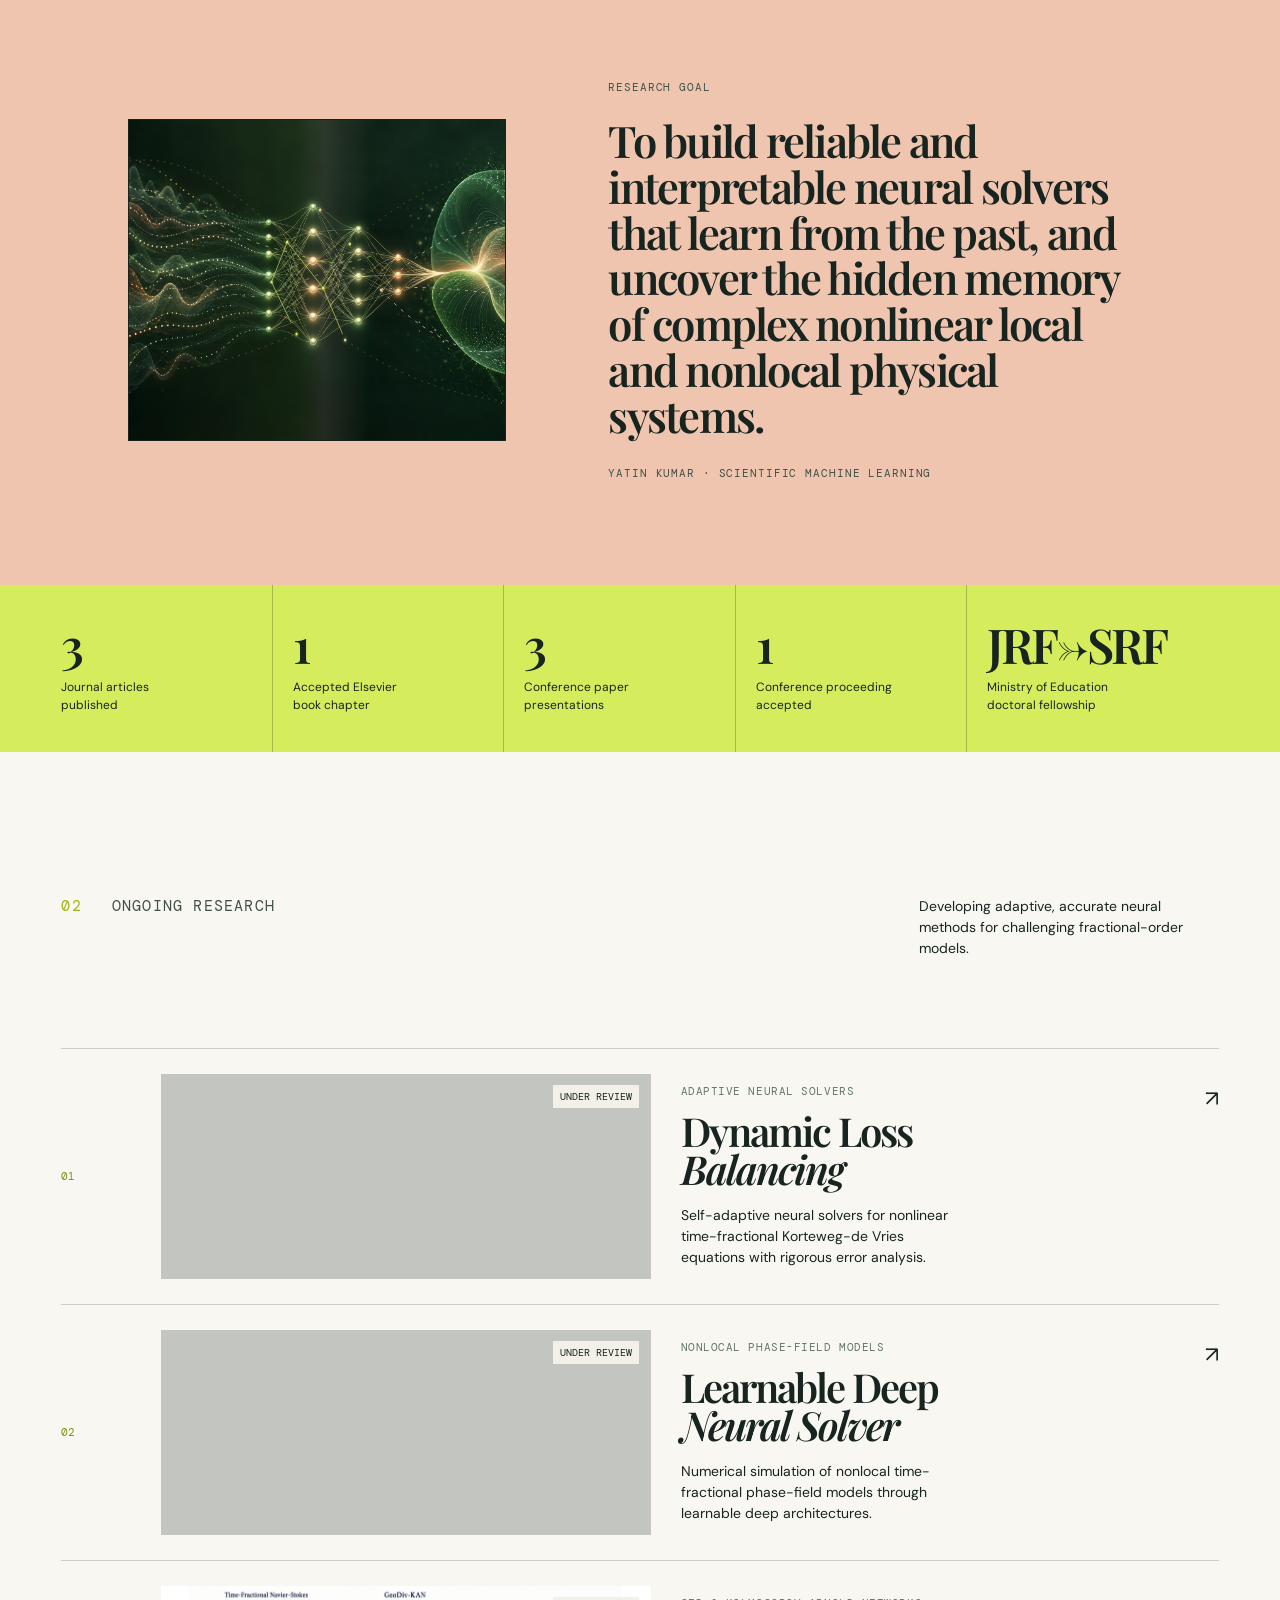
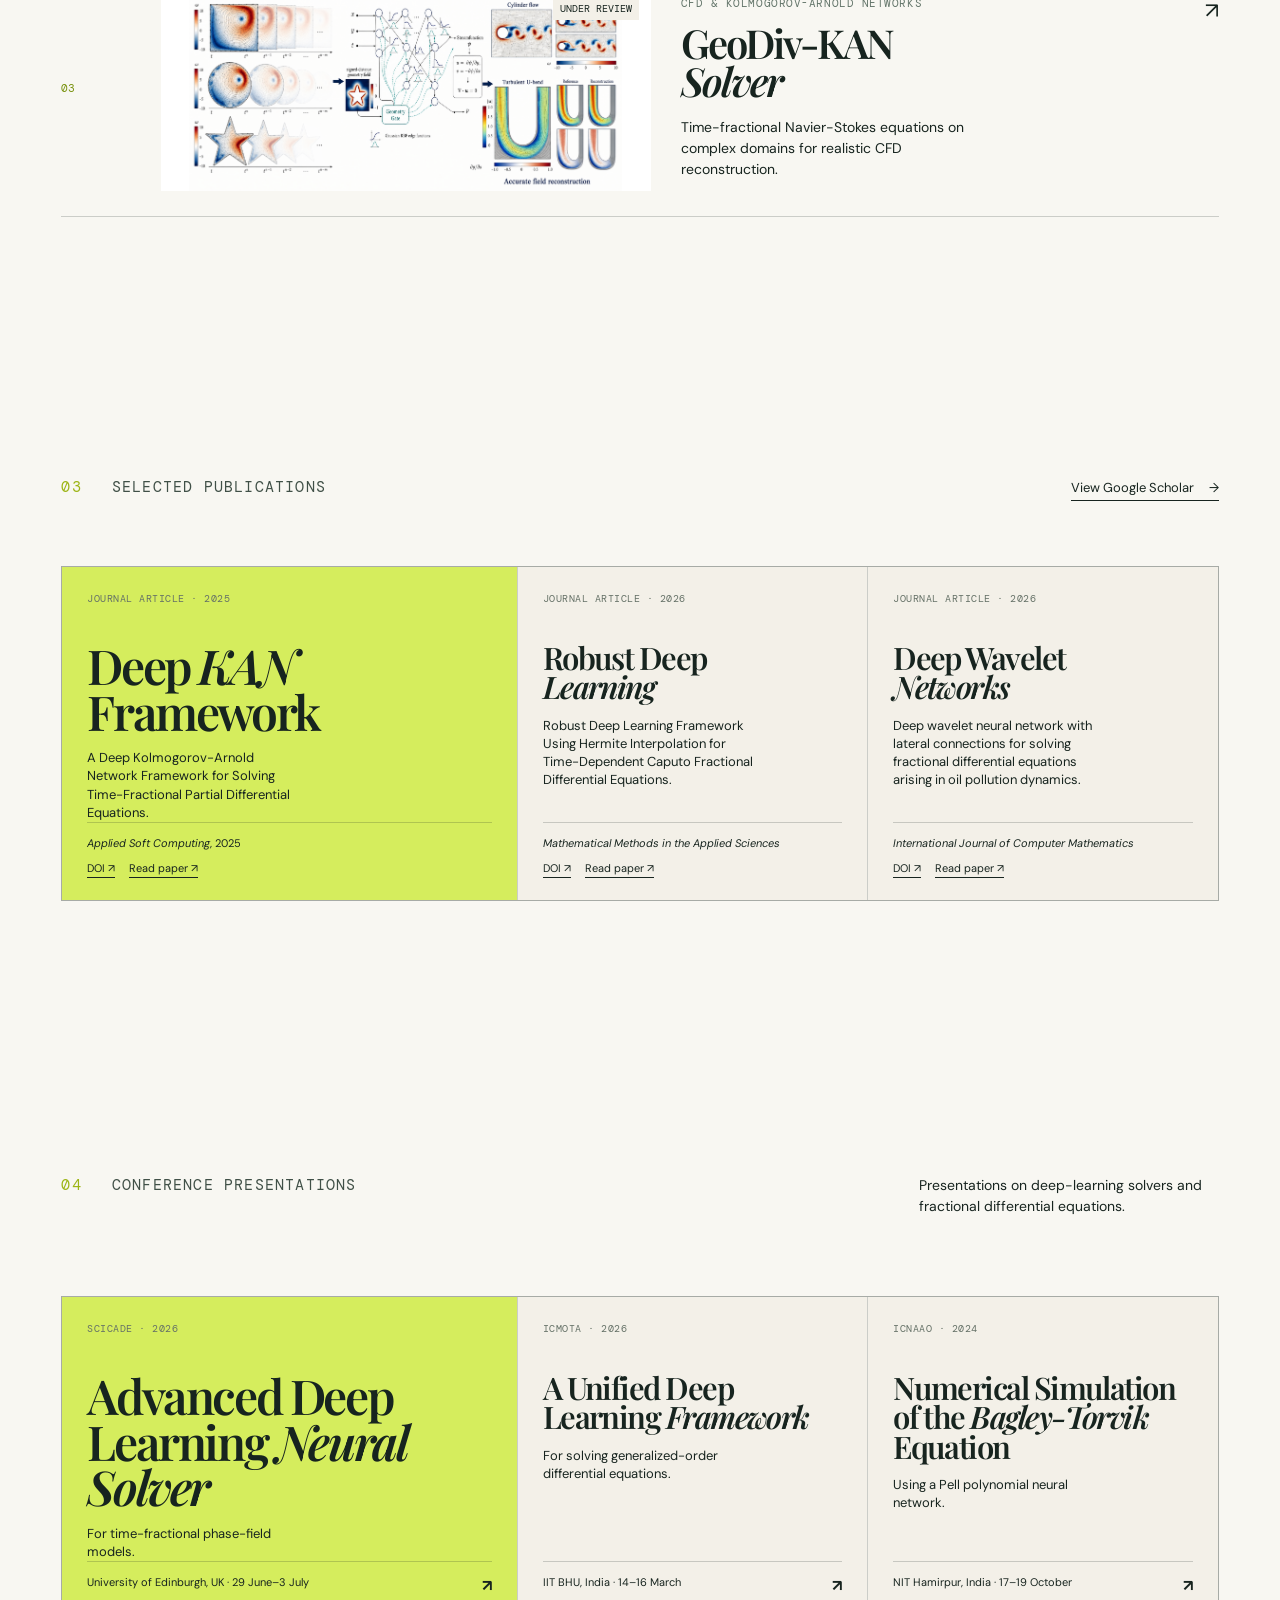
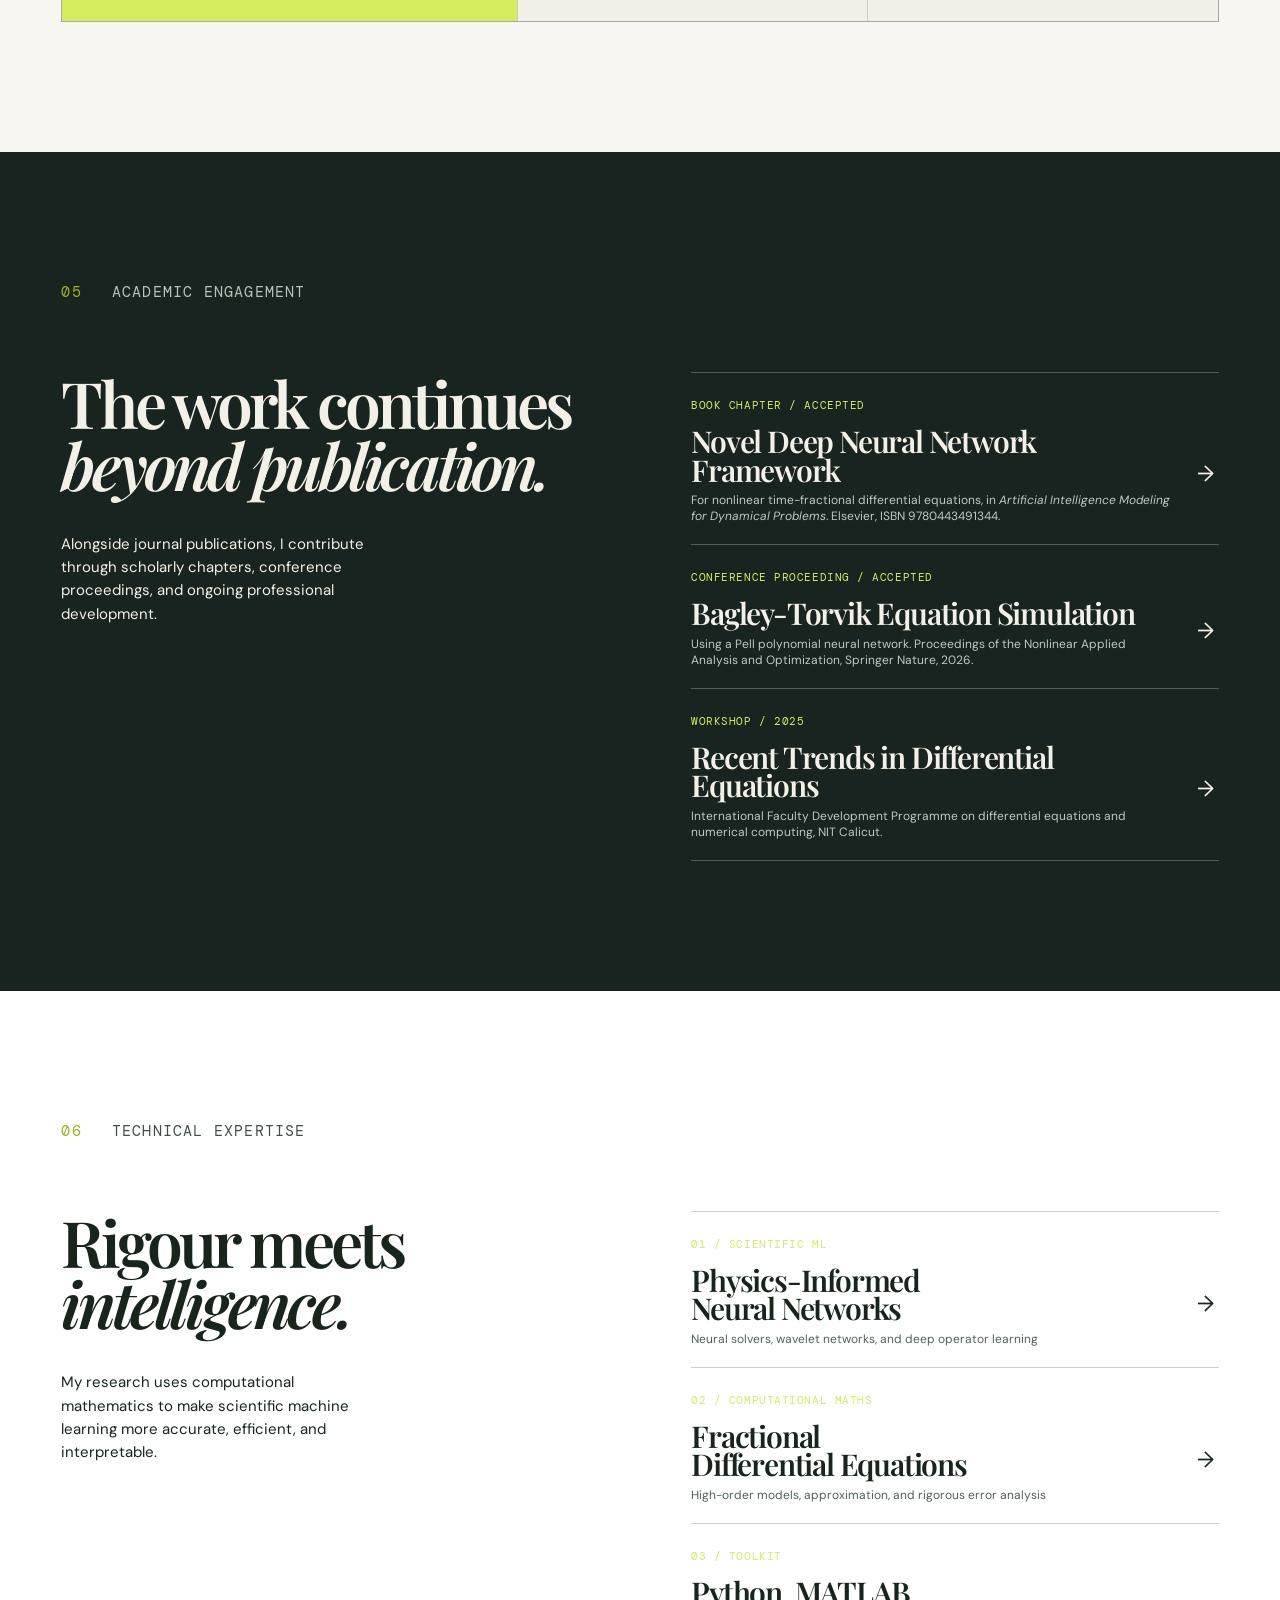
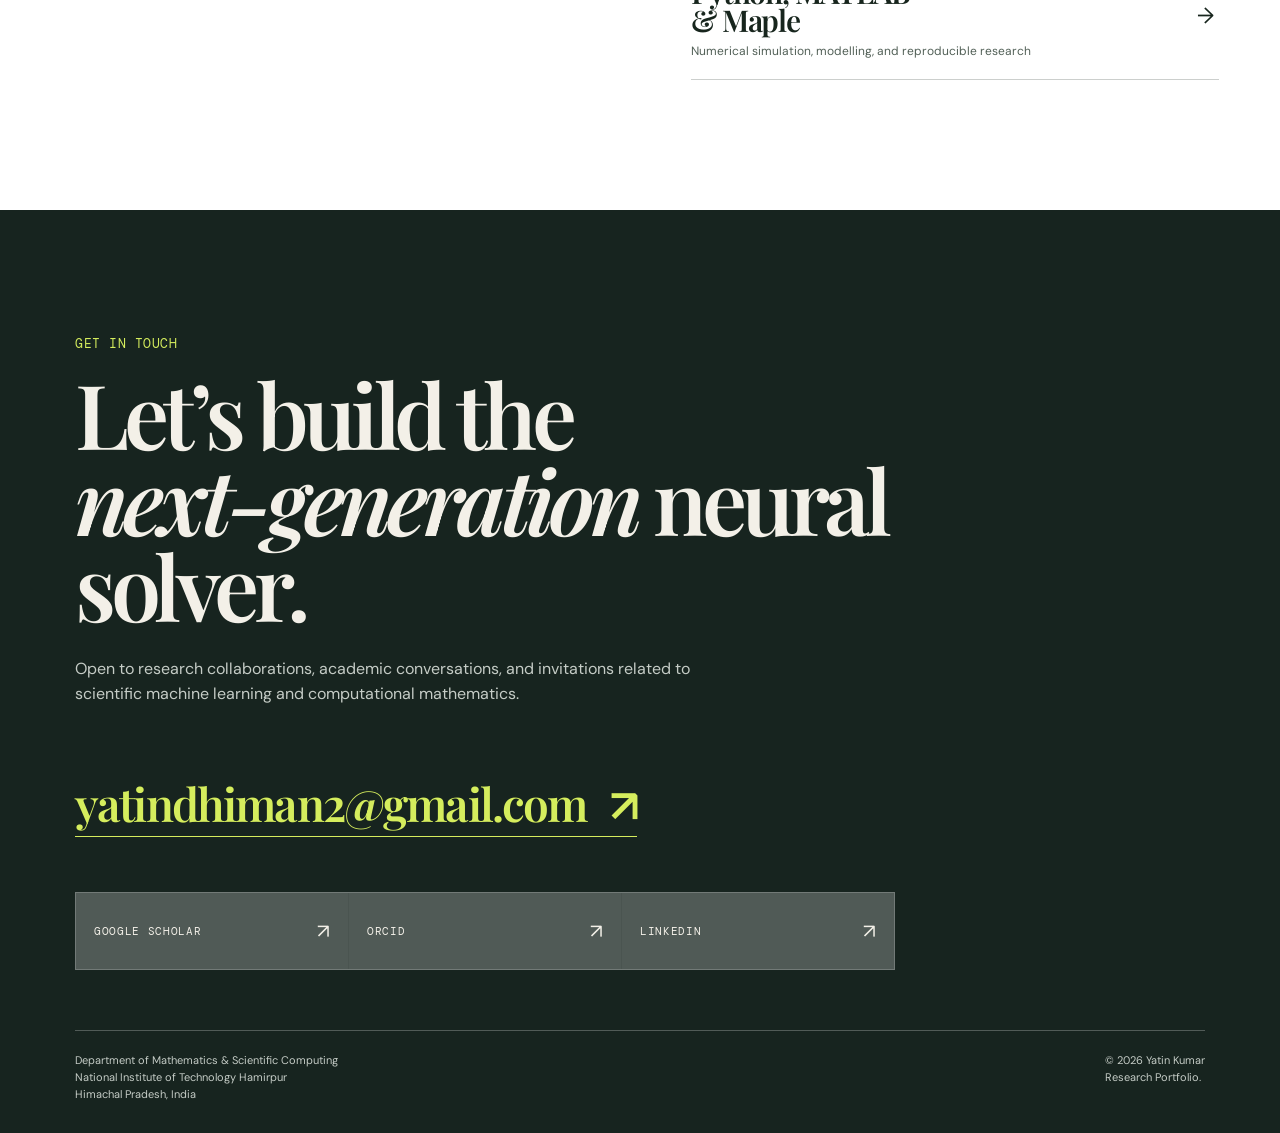
==== commit eba76d08: "Add DOI and paper links for all publications" ====
--- a/index.html
+++ b/index.html
@@ -264,8 +264,8 @@
         <div class="section-top reveal"><div class="section-label"><span>03</span> SELECTED PUBLICATIONS</div><a class="arrow-link" href="https://scholar.google.com/citations?user=PbJLoMIAAAAJ&amp;hl=en" target="_blank" rel="noreferrer">View Google Scholar <span>→</span></a></div>
         <div class="publication-grid">
     <article class="publication featured reveal"><p>JOURNAL ARTICLE · 2025</p><h3>Deep <em>KAN</em><br />Framework</h3><span>A Deep Kolmogorov-Arnold Network Framework for Solving Time-Fractional Partial Differential Equations.</span><div class="publication-meta publication-links"><span class="publication-source"><em>Applied Soft Computing</em>, 2025</span><a href="https://doi.org/10.1016/j.asoc.2025.114379" target="_blank" rel="noreferrer">DOI ↗</a><a href="https://doi.org/10.1016/j.asoc.2025.114379" target="_blank" rel="noreferrer">Read paper ↗</a></div></article>
-          <article class="publication reveal"><p>JOURNAL ARTICLE · 2026</p><h3>Robust Deep<br /><em>Learning</em></h3><span>Hermite interpolation for time-dependent Caputo fractional equations.</span><div class="publication-meta">Math. Methods Appl. Sci. <b>↗</b></div></article>
-          <article class="publication reveal"><p>JOURNAL ARTICLE · 2026</p><h3>Deep Wavelet<br /><em>Networks</em></h3><span>Lateral connections for oil-pollution fractional dynamics.</span><div class="publication-meta">Int. J. Computer Math. <b>↗</b></div></article>
+          <article class="publication reveal"><p>JOURNAL ARTICLE · 2026</p><h3>Robust Deep<br /><em>Learning</em></h3><span>Robust Deep Learning Framework Using Hermite Interpolation for Time-Dependent Caputo Fractional Differential Equations.</span><div class="publication-meta publication-links"><span class="publication-source"><em>Mathematical Methods in the Applied Sciences</em></span><a href="https://doi.org/10.1002/mma.70395" target="_blank" rel="noreferrer">DOI ↗</a><a href="https://onlinelibrary.wiley.com/doi/10.1002/mma.70395" target="_blank" rel="noreferrer">Read paper ↗</a></div></article>
+          <article class="publication reveal"><p>JOURNAL ARTICLE · 2026</p><h3>Deep Wavelet<br /><em>Networks</em></h3><span>Deep wavelet neural network with lateral connections for solving fractional differential equations arising in oil pollution dynamics.</span><div class="publication-meta publication-links"><span class="publication-source"><em>International Journal of Computer Mathematics</em></span><a href="https://doi.org/10.1080/00207160.2026.2663999" target="_blank" rel="noreferrer">DOI ↗</a><a href="https://www.tandfonline.com/doi/full/10.1080/00207160.2026.2663999" target="_blank" rel="noreferrer">Read paper ↗</a></div></article>
         </div>
       </section>
 
